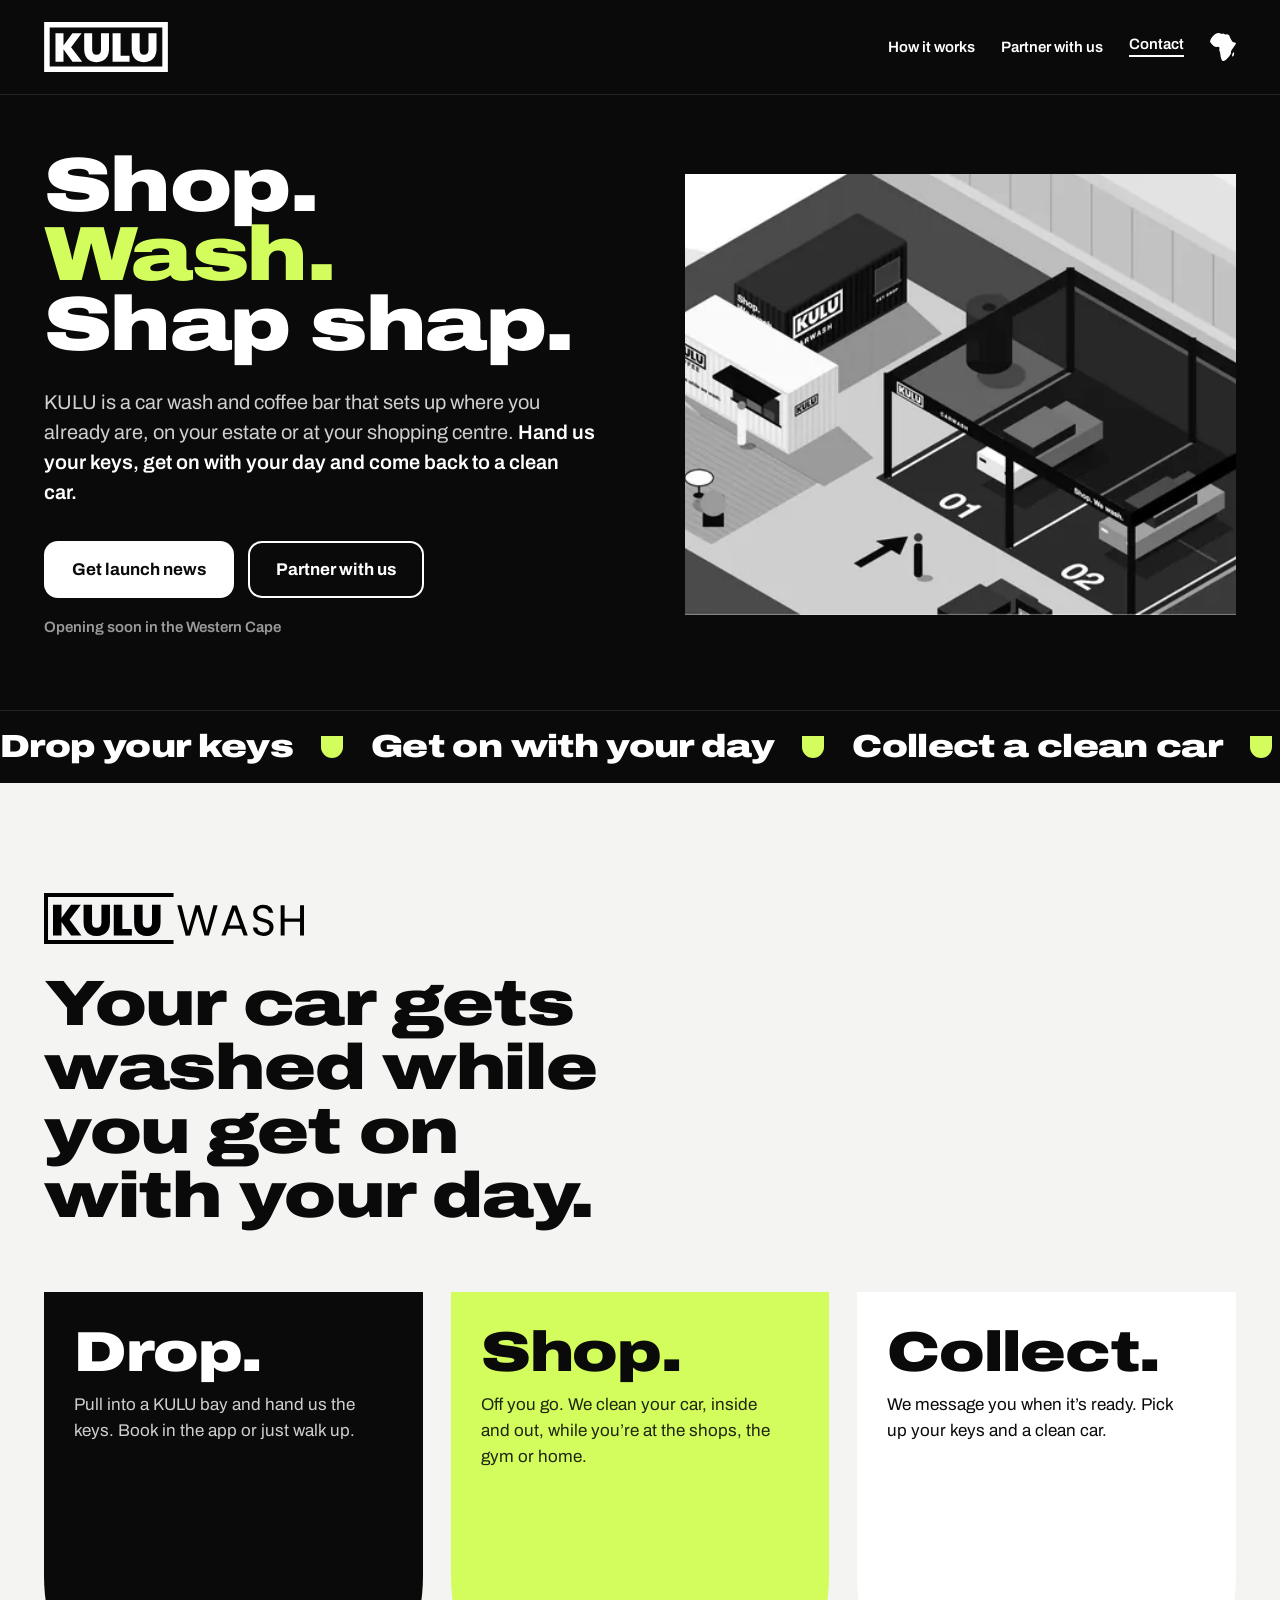
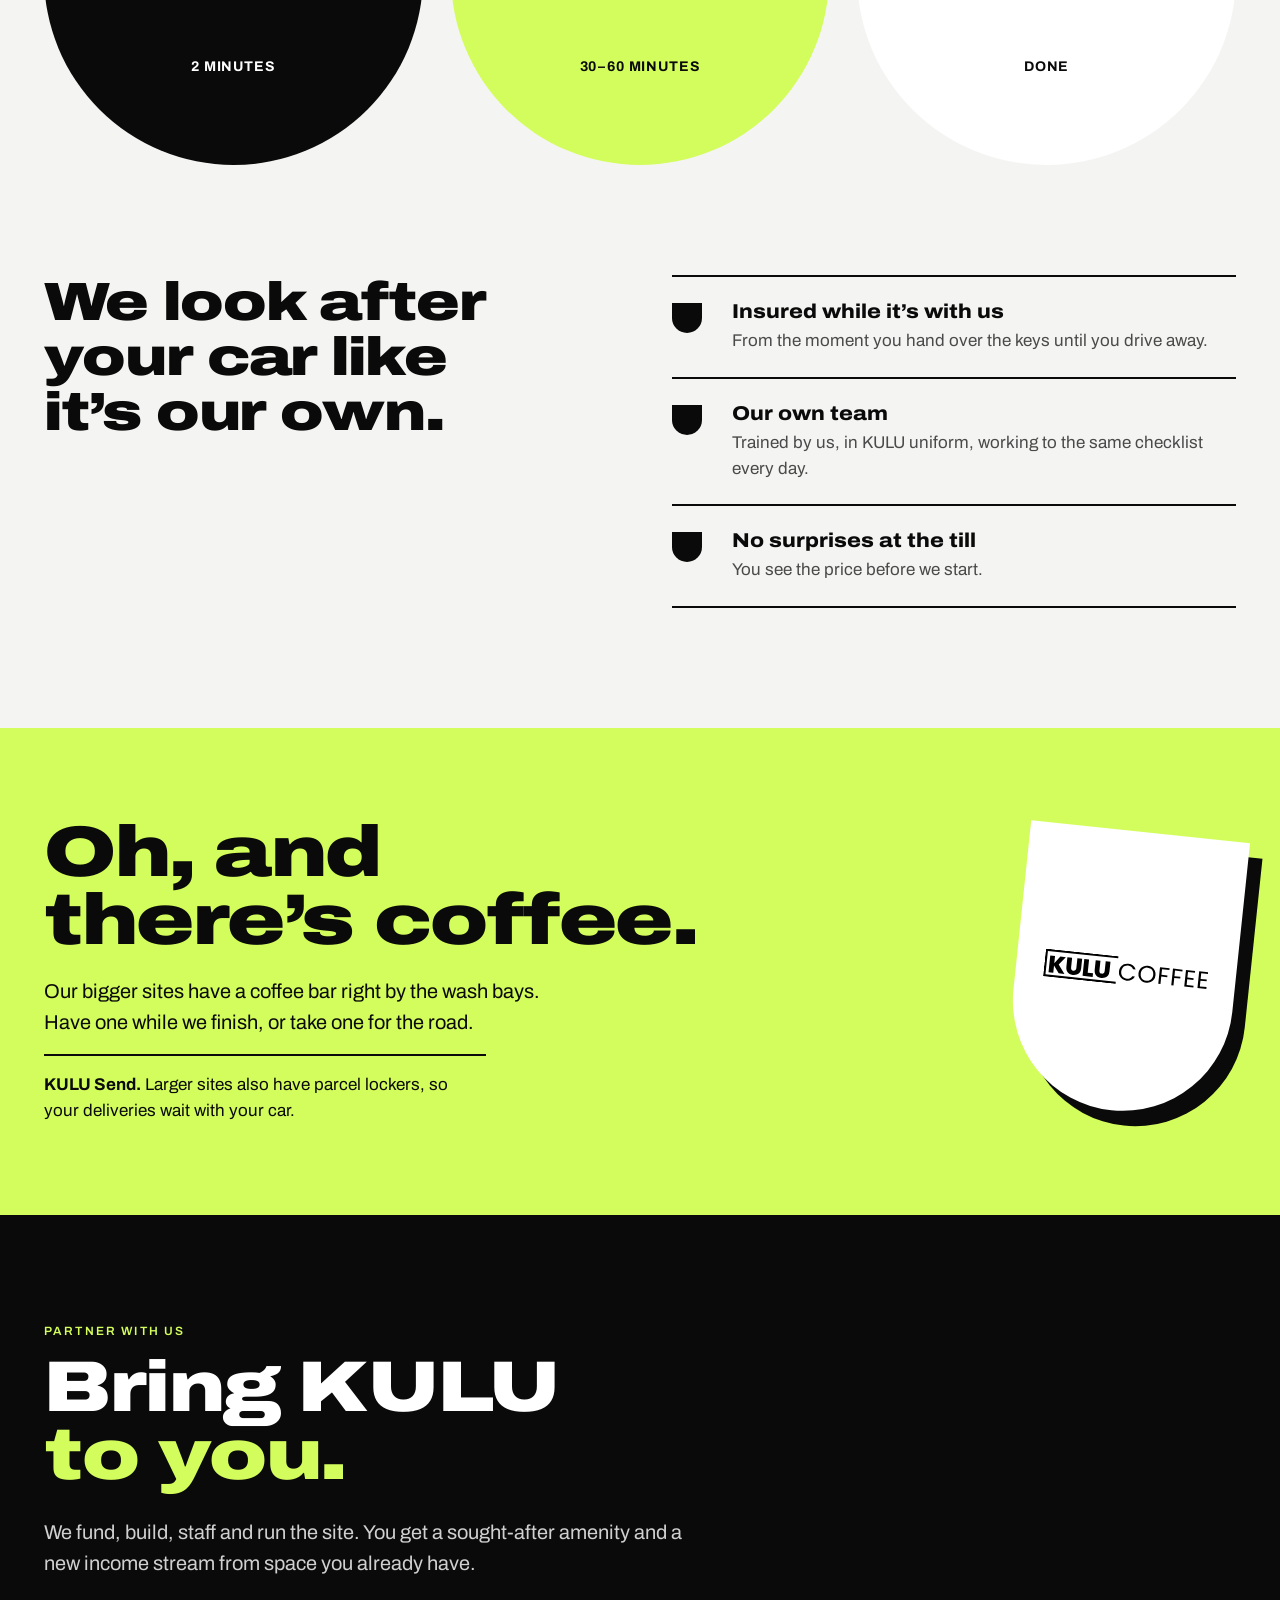
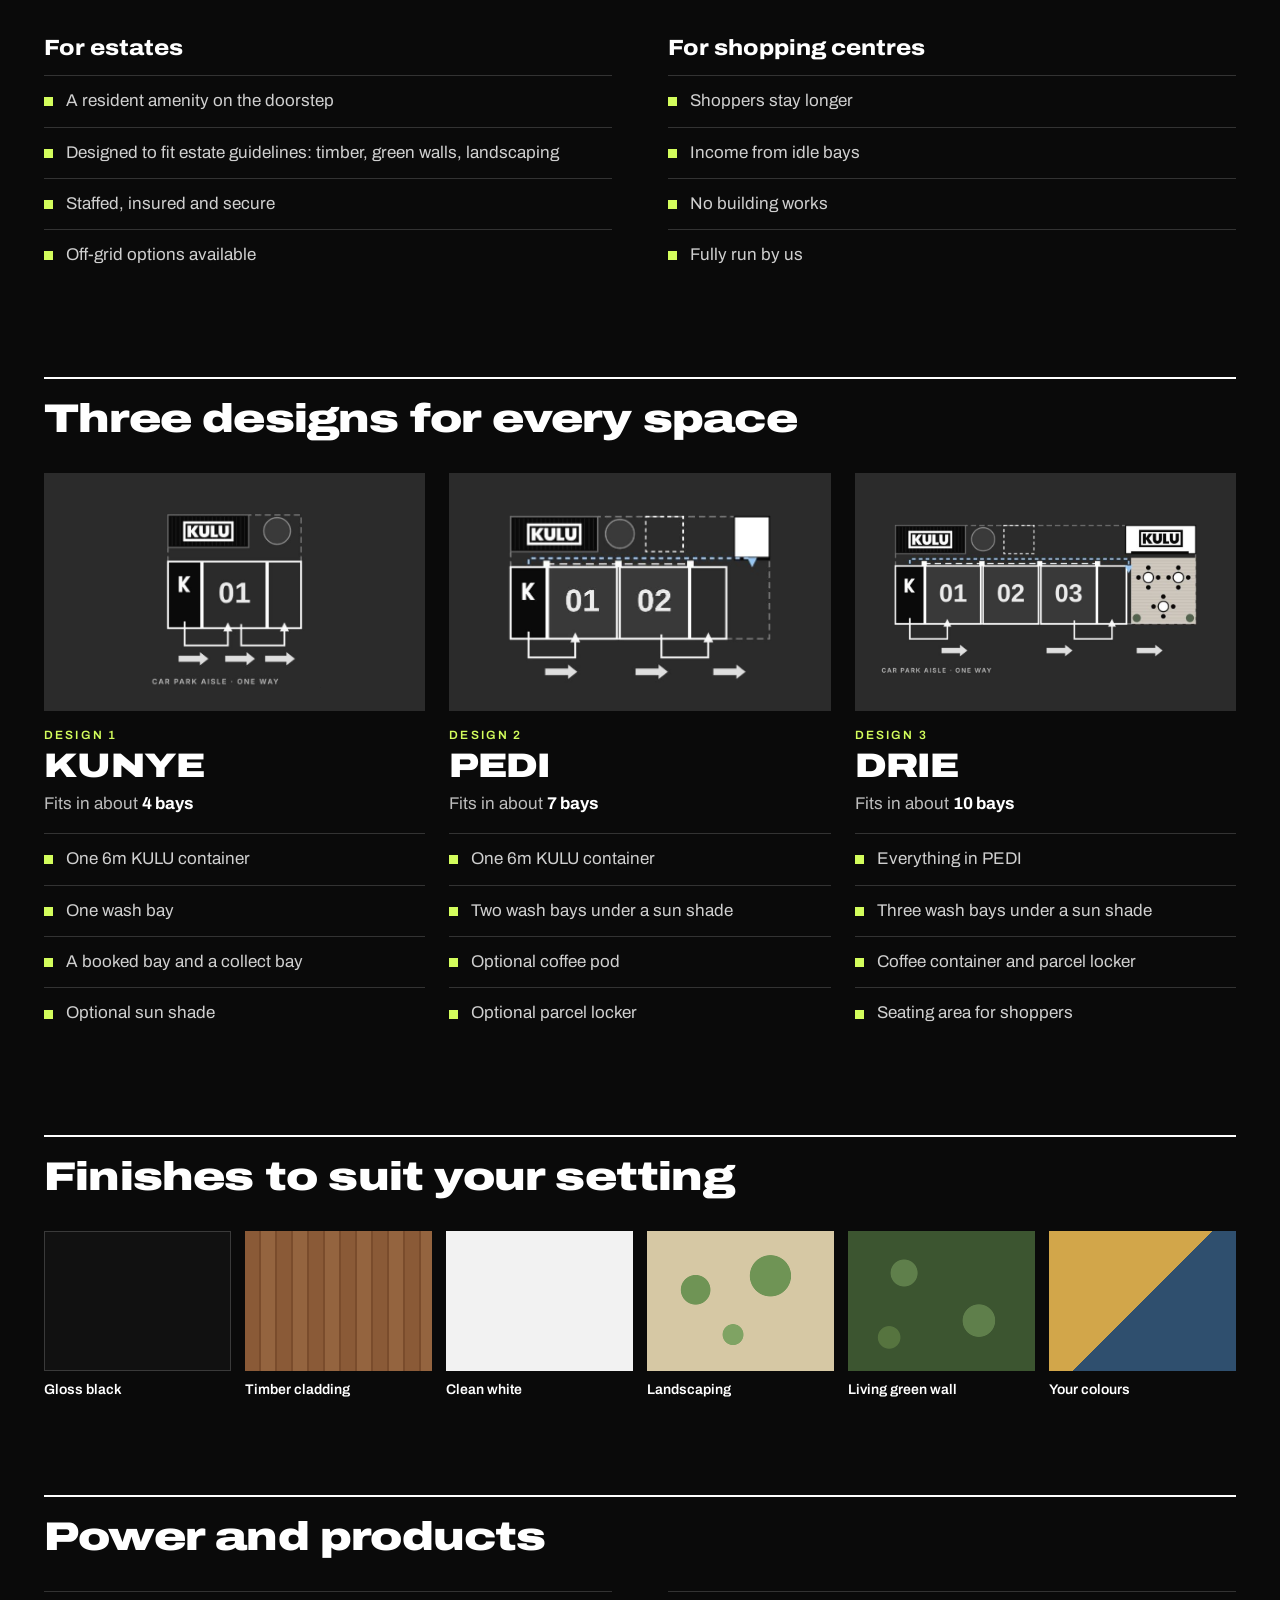
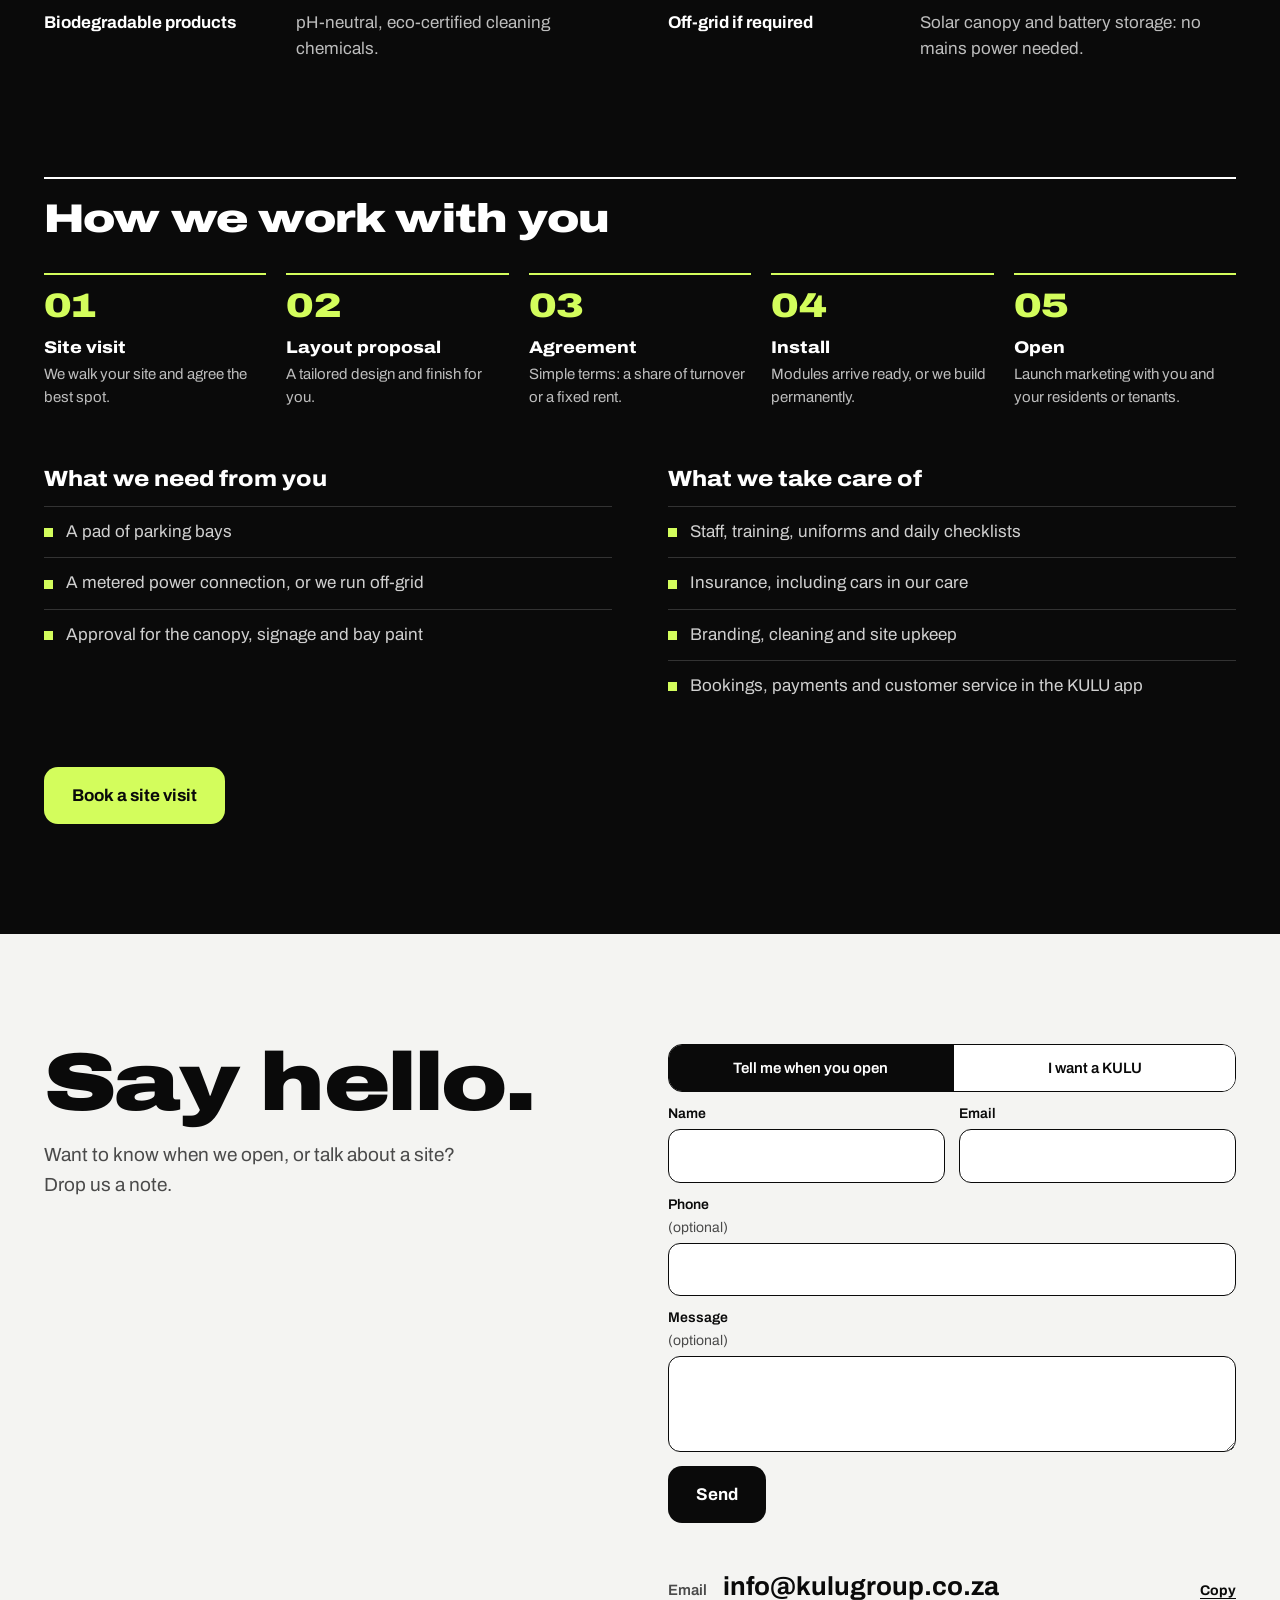
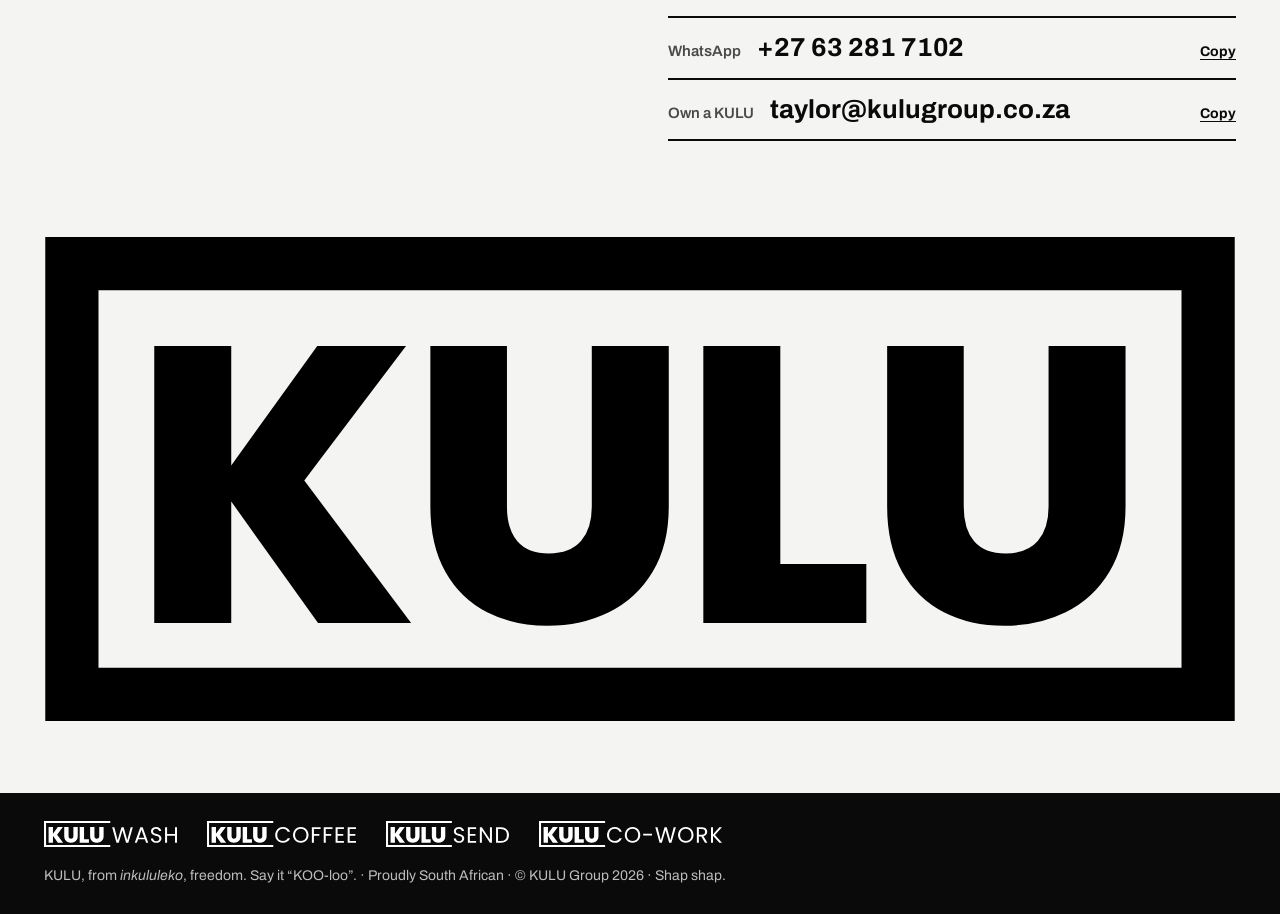
==== ownerkulu/index.html @ 345fb04f "Make the new customer site the homepage; move the old site to /ownerkulu - Homepage: remove water co" ====
<!doctype html>
<html lang="en-ZA">
<head>
<meta charset="utf-8">
<meta name="viewport" content="width=device-width, initial-scale=1, viewport-fit=cover">
<title>Own a KULU · Bring KULU to you · Shap shap</title>
<meta name="description" content="Bring KULU to your shopping centre, estate, restaurant or site. We fund, build, staff and run a modular car wash and coffee bar. You earn a share of turnover or a fixed rent.">
<link rel="canonical" href="https://kulugroup.co.za/ownerkulu/">
<meta name="theme-color" content="#000000">

<meta property="og:type" content="website">
<meta property="og:site_name" content="KULU">
<meta property="og:locale" content="en_ZA">
<meta property="og:url" content="https://kulugroup.co.za/ownerkulu/">
<meta property="og:title" content="Own a KULU · Bring KULU to you">
<meta property="og:description" content="A car wash and coffee bar that sets up on your estate or at your shopping centre. Hand us your keys, get on with your day and come back to a clean car. Opening soon in the Western Cape.">
<meta property="og:image" content="https://kulugroup.co.za/assets/images/og-image.png">
<meta property="og:image:width" content="1200">
<meta property="og:image:height" content="630">
<meta property="og:image:alt" content="The KULU logo on black with the line: Shop. Wash. Shap shap.">
<meta name="twitter:card" content="summary_large_image">
<meta name="twitter:title" content="Own a KULU · Bring KULU to you">
<meta name="twitter:description" content="A car wash and coffee bar that sets up on your estate or at your shopping centre. Opening soon in the Western Cape.">
<meta name="twitter:image" content="https://kulugroup.co.za/assets/images/og-image.png">
<meta name="twitter:image:alt" content="The KULU logo on black with the line: Shop. Wash. Shap shap.">

<link rel="icon" href="/favicon.svg" type="image/svg+xml">
<link rel="icon" href="/favicon-32.png" type="image/png" sizes="32x32">
<link rel="apple-touch-icon" href="/apple-touch-icon.png">

<link rel="preconnect" href="https://fonts.googleapis.com">
<link rel="preconnect" href="https://fonts.gstatic.com" crossorigin>
<link rel="stylesheet" href="https://fonts.googleapis.com/css2?family=Archivo:wdth,wght@100..125,400..900&display=swap">
<link rel="stylesheet" href="/css/styles.css">
<link rel="stylesheet" href="/css/owner.css">
<script src="/js/main.js" defer></script>
</head>
<body>

<a class="skip" href="#main">Skip to content</a>
<nav aria-label="Main"><div class="in"><a class="home" href="/"><img class="logo" src="/assets/logos/kulu-logo-white.svg" alt="KULU home" width="606" height="246"></a><div class="links"><a href="#how">How it works</a><a href="#partner">Partner with us</a><a class="hello" href="#hello">Contact</a><img class="africa" src="/assets/logos/africa-white.svg" alt="Proudly African" width="93" height="100"><button class="menu-btn" type="button" aria-expanded="false" aria-controls="mnav"><span class="vh">Menu</span><svg viewBox="0 0 24 24" aria-hidden="true"><path class="l1" d="M3 7H21"/><path class="l2" d="M3 17H21"/></svg></button></div></div><div class="mnav" id="mnav" hidden><div class="in"><a href="#how">How it works</a><a href="#partner">Partner with us</a></div></div></nav>

<main>

<header class="hero" id="main">
  <div class="in">
    <div>
      <h1>Shop.<br><em>Wash.</em><br>Shap shap.</h1>
      <p>KULU is a car wash and coffee bar that sets up where you already are, on your estate or at your shopping centre. <b>Hand us your keys, get on with your day and come back to a clean car.</b></p>
      <div class="go"><a class="btn" href="#hello">Get launch news</a><a class="btn ghost" href="#partner">Partner with us</a></div><p class="soon">Opening soon in the Western Cape</p>
    </div>
    <figure class="isoh"><picture><source type="image/webp" srcset="/assets/images/site-illustration-900.webp 900w, /assets/images/site-illustration-1800.webp 1800w" sizes="(max-width: 900px) 100vw, 50vw"><img src="/assets/images/site-illustration.jpg" srcset="/assets/images/site-illustration-900.jpg 900w, /assets/images/site-illustration.jpg 1800w" sizes="(max-width: 900px) 100vw, 50vw" width="1800" height="721" fetchpriority="high" alt="Illustration of a KULU site: a white coffee container with seating, a black KULU carwash container and two numbered wash bays under a black canopy."></picture></figure>
  </div>
</header>

<div class="ticker" aria-hidden="true"><div class="track"><div><span>Drop your keys</span><i><svg viewBox="0 0 20 20" aria-hidden="true"><path d="M0 0H20V10A10 10 0 0 1 0 10Z" fill="currentColor"/></svg></i><span>Get on with your day</span><i><svg viewBox="0 0 20 20" aria-hidden="true"><path d="M0 0H20V10A10 10 0 0 1 0 10Z" fill="currentColor"/></svg></i><span>Collect a clean car</span><i><svg viewBox="0 0 20 20" aria-hidden="true"><path d="M0 0H20V10A10 10 0 0 1 0 10Z" fill="currentColor"/></svg></i><span>Coffee while you wait</span><i><svg viewBox="0 0 20 20" aria-hidden="true"><path d="M0 0H20V10A10 10 0 0 1 0 10Z" fill="currentColor"/></svg></i></div><div><span>Drop your keys</span><i><svg viewBox="0 0 20 20" aria-hidden="true"><path d="M0 0H20V10A10 10 0 0 1 0 10Z" fill="currentColor"/></svg></i><span>Get on with your day</span><i><svg viewBox="0 0 20 20" aria-hidden="true"><path d="M0 0H20V10A10 10 0 0 1 0 10Z" fill="currentColor"/></svg></i><span>Collect a clean car</span><i><svg viewBox="0 0 20 20" aria-hidden="true"><path d="M0 0H20V10A10 10 0 0 1 0 10Z" fill="currentColor"/></svg></i><span>Coffee while you wait</span><i><svg viewBox="0 0 20 20" aria-hidden="true"><path d="M0 0H20V10A10 10 0 0 1 0 10Z" fill="currentColor"/></svg></i></div></div></div>

<section class="deal" id="how">
  <div class="in">
    <img class="sub" src="/assets/logos/kulu-wash-black.svg" alt="KULU Wash" width="1196" height="234">
    <h2>Your car gets washed while you get on with your day.</h2>
    <div class="us">
      <div class="ut a"><h3>Drop.</h3><p>Pull into a KULU bay and hand us the keys. Book in the app or just walk up.</p><small>2 minutes</small></div>
      <div class="ut b"><h3>Shop.</h3><p>Off you go. We clean your car, inside and out, while you’re at the shops, the gym or home.</p><small>30–60 minutes</small></div>
      <div class="ut c"><h3>Collect.</h3><p>We message you when it’s ready. Pick up your keys and a clean car.</p><small>Done</small></div>
    </div>
  </div>
</section>

<section class="promise">
  <div class="in">
    <h2>We look after your car like it’s our own.</h2>
    <div class="list">
      <div><i><svg viewBox="0 0 20 20" aria-hidden="true"><path d="M0 0H20V10A10 10 0 0 1 0 10Z" fill="currentColor"/></svg></i><div><h3>Insured while it’s with us</h3><p>From the moment you hand over the keys until you drive away.</p></div></div>
      <div><i><svg viewBox="0 0 20 20" aria-hidden="true"><path d="M0 0H20V10A10 10 0 0 1 0 10Z" fill="currentColor"/></svg></i><div><h3>Our own team</h3><p>Trained by us, in KULU uniform, working to the same checklist every day.</p></div></div>
      <div><i><svg viewBox="0 0 20 20" aria-hidden="true"><path d="M0 0H20V10A10 10 0 0 1 0 10Z" fill="currentColor"/></svg></i><div><h3>No surprises at the till</h3><p>You see the price before we start.</p></div></div>
    </div>
  </div>
</section>

<section class="coffee">
  <div class="in">
    <div>
      <h2>Oh, and there’s coffee.</h2>
      <p>Our bigger sites have a coffee bar right by the wash bays. Have one while we finish, or take one for the road.</p><p class="send"><b>KULU Send.</b> Larger sites also have parcel lockers, so your deliveries wait with your car.</p>
    </div>
    <div class="cup" aria-hidden="true"><img class="sub" src="/assets/logos/kulu-coffee-black.svg" alt="" width="1339" height="234"></div>
  </div>
</section>

<section class="partner" id="partner">
  <div class="in">
    <p class="k">Partner with us</p>
    <h2>Bring KULU <em>to you.</em></h2>
    <p class="pin">We fund, build, staff and run the site. You get a sought-after amenity and a new income stream from space you already have.</p>
    <div class="two">
      <div><h3>For estates</h3><ul class="tk"><li>A resident amenity on the doorstep</li><li>Designed to fit estate guidelines: timber, green walls, landscaping</li><li>Staffed, insured and secure</li><li>Off-grid options available</li></ul></div>
      <div><h3>For shopping centres</h3><ul class="tk"><li>Shoppers stay longer</li><li>Income from idle bays</li><li>No building works</li><li>Fully run by us</li></ul></div>
    </div>
    <h3 class="sub3">Three designs for every space</h3>
    <div class="dzs"><article class="dz"><div class="plan"><img src="/assets/images/plan-kunye.jpg" width="378" height="420" loading="lazy" decoding="async" alt="Layout plan for KUNYE: one KULU container, one wash bay, a booked bay and a collect bay"></div><p class="k">Design 1</p><h3>KUNYE</h3><p class="fit">Fits in about <b>4 bays</b></p><ul class="tk"><li>One 6m KULU container</li><li>One wash bay</li><li>A booked bay and a collect bay</li><li>Optional sun shade</li></ul></article><article class="dz"><div class="plan"><img src="/assets/images/plan-pedi.jpg" width="609" height="389" loading="lazy" decoding="async" alt="Layout plan for PEDI: one KULU container and two wash bays under a sun shade, with space for a coffee pod"></div><p class="k">Design 2</p><h3>PEDI</h3><p class="fit">Fits in about <b>7 bays</b></p><ul class="tk"><li>One 6m KULU container</li><li>Two wash bays under a sun shade</li><li>Optional coffee pod</li><li>Optional parcel locker</li></ul></article><article class="dz"><div class="plan"><img src="/assets/images/plan-drie.jpg" width="840" height="420" loading="lazy" decoding="async" alt="Layout plan for DRIE: two KULU containers, three wash bays under a sun shade and a seating area"></div><p class="k">Design 3</p><h3>DRIE</h3><p class="fit">Fits in about <b>10 bays</b></p><ul class="tk"><li>Everything in PEDI</li><li>Three wash bays under a sun shade</li><li>Coffee container and parcel locker</li><li>Seating area for shoppers</li></ul></article></div>
    <h3 class="sub3">Finishes to suit your setting</h3>
    <div class="sw">
      <figure><div class="chip c-black"></div><figcaption>Gloss black</figcaption></figure>
      <figure><div class="chip c-timber"></div><figcaption>Timber cladding</figcaption></figure>
      <figure><div class="chip c-white"></div><figcaption>Clean white</figcaption></figure>
      <figure><div class="chip c-land"></div><figcaption>Landscaping</figcaption></figure>
      <figure><div class="chip c-green"></div><figcaption>Living green wall</figcaption></figure>
      <figure><div class="chip c-yours"></div><figcaption>Your colours</figcaption></figure>
    </div>
    <h3 class="sub3">Power and products</h3>
    <div class="env">
      <div><b>Biodegradable products</b><span>pH-neutral, eco-certified cleaning chemicals.</span></div>
      <div><b>Off-grid if required</b><span>Solar canopy and battery storage: no mains power needed.</span></div>
    </div>
    <h3 class="sub3">How we work with you</h3>
    <ol class="five">
      <li><b>01</b><h4>Site visit</h4><p>We walk your site and agree the best spot.</p></li>
      <li><b>02</b><h4>Layout proposal</h4><p>A tailored design and finish for you.</p></li>
      <li><b>03</b><h4>Agreement</h4><p>Simple terms: a share of turnover or a fixed rent.</p></li>
      <li><b>04</b><h4>Install</h4><p>Modules arrive ready, or we build permanently.</p></li>
      <li><b>05</b><h4>Open</h4><p>Launch marketing with you and your residents or tenants.</p></li>
    </ol>
    <div class="two">
      <div><h3>What we need from you</h3><ul class="tk"><li>A pad of parking bays</li><li>A metered power connection, or we run off-grid</li><li>Approval for the canopy, signage and bay paint</li></ul></div>
      <div><h3>What we take care of</h3><ul class="tk"><li>Staff, training, uniforms and daily checklists</li><li>Insurance, including cars in our care</li><li>Branding, cleaning and site upkeep</li><li>Bookings, payments and customer service in the KULU app</li></ul></div>
    </div>
    <a class="btn light" href="#hello" data-partner>Book a site visit</a>
  </div>
</section>

<section class="contact" id="hello">
  <div class="in">
    <div><h2>Say hello.</h2><p class="lede-c">Want to know when we open, or talk about a site? Drop us a note.</p></div>
    <div>
      <form class="form" id="f" method="POST" novalidate>
        <div class="seg" role="radiogroup" aria-label="What brings you here">
          <input type="radio" name="enquiry_type" id="t-news" value="Tell me when you open" checked><label for="t-news">Tell me when you open</label>
          <input type="radio" name="enquiry_type" id="t-partner" value="I want a KULU"><label for="t-partner">I want a KULU</label>
        </div>
        <div class="row2"><label for="f-name">Name<input id="f-name" name="name" autocomplete="name" required></label><label for="f-email">Email<input id="f-email" name="email" type="email" autocomplete="email" required></label></div>
        <label for="f-site" id="site-wrap" hidden>Business or site name<input id="f-site" name="site" autocomplete="organization"></label>
        <label for="f-phone">Phone <span class="opt">(optional)</span><input id="f-phone" name="phone" type="tel" autocomplete="tel"></label>
        <label for="f-msg">Message <span class="opt">(optional)</span><textarea id="f-msg" name="message"></textarea></label>
        <input class="gotcha" type="text" name="_gotcha" tabindex="-1" autocomplete="off">
        <button class="btn" type="submit">Send</button>
        <div aria-live="polite"><p class="msg" id="f-ok" hidden>Thanks. We’ll be in touch soon. Shap shap.</p><p class="msg" id="f-err" hidden>Sorry, that didn’t send. Please try again, or email us at <a data-config="EMAIL" href="mailto:info@kulugroup.co.za">info@kulugroup.co.za</a>.</p></div>
      </form>
    <div class="lines">
      <div class="line"><span>Email</span><strong><a id="c-email" data-config="EMAIL" href="mailto:info@kulugroup.co.za">info@kulugroup.co.za</a></strong><button type="button" data-copy="c-email" aria-label="Copy email address">Copy</button></div>
      <div class="line"><span>WhatsApp</span><strong><a id="c-phone" data-config="WHATSAPP" href="https://wa.me/27632817102">+27 63 281 7102</a></strong><button type="button" data-copy="c-phone" aria-label="Copy WhatsApp number">Copy</button></div>
      <div class="line"><span>Own a KULU</span><strong><a id="c-centre" data-config="PARTNER_EMAIL" href="mailto:taylor@kulugroup.co.za">taylor@kulugroup.co.za</a></strong><button type="button" data-copy="c-centre" aria-label="Copy Own a KULU email">Copy</button></div>
    </div></div>
  </div>
  <div class="in big"><img class="logo" src="/assets/logos/kulu-logo-black.svg" alt="KULU" width="606" height="246"></div>
</section>
</main>
<footer class="fine"><div class="in"><div class="subs"><img class="sub" src="/assets/logos/kulu-wash-white.svg" alt="KULU Wash" width="1196" height="234"> <img class="sub" src="/assets/logos/kulu-coffee-white.svg" alt="KULU Coffee" width="1339" height="234"> <img class="sub" src="/assets/logos/kulu-send-white.svg" alt="KULU Send" width="1112" height="234"> <img class="sub" src="/assets/logos/kulu-co-work-white.svg" alt="KULU Co-work" width="1649" height="234"></div><span>KULU, from <i>inkululeko</i>, freedom. Say it “KOO-loo”. · Proudly South African · © KULU Group <span id="yr">2026</span> · Shap shap.</span></div></footer>


</body>
</html>
---- css/styles.css ----
/* Poster site, boxed-logo identity. Committed single look: warm ceiling-white ground, black type, oak U-shapes as the imagery. */
:root{
  --ground:#F4F4F2;--ink:#000;--oak:#3B3D40;--plank:#D9D9D6;--white:#fff;--soft:#4a4a4a;
  --display:"Poppins","Arial Black",Arial,sans-serif;
  --body:"Poppins","Helvetica Neue",Arial,sans-serif;
  color-scheme:light;
}
*{box-sizing:border-box}
html{scroll-behavior:smooth}
body{margin:0;background:var(--ground);color:var(--ink);font:400 17px/1.55 var(--body);-webkit-font-smoothing:antialiased;overflow-x:hidden}
.in{max-width:1240px;margin:0 auto;padding-left:max(24px,env(safe-area-inset-left,0px));padding-right:max(24px,env(safe-area-inset-right,0px))}
@media (max-width:480px){.in{padding-left:max(18px,env(safe-area-inset-left,0px));padding-right:max(18px,env(safe-area-inset-right,0px))}}
h1,h2,h3,p{margin:0}
h1,h2{font-family:var(--display);font-weight:800;letter-spacing:-.035em;text-wrap:balance}
a{color:inherit}
:focus-visible{outline:3px solid var(--ink);outline-offset:3px}
.wm,.logo,.sub{display:block;height:auto}

/* nav */
nav .in{display:flex;align-items:center;justify-content:space-between;gap:16px;padding-block:22px}
nav .logo{width:124px}
.hello{font:700 15px/1 var(--body);text-decoration:none;border-bottom:2px solid;padding-bottom:3px}
nav{position:sticky;top:env(safe-area-inset-top,0px);z-index:20;background:var(--ground);border-bottom:1px solid rgba(0,0,0,.08)}
body::before{content:"";position:fixed;inset:0 0 auto;height:env(safe-area-inset-top,0px);z-index:21;background:var(--ground)}
.links{display:flex;gap:26px;align-items:center}.links a{font:600 15px/1 var(--body);text-decoration:none}
@media (max-width:640px){.links a:not(.hello){display:none}}

/* hero */
.hero .in{display:grid;grid-template-columns:minmax(0,1.15fr) minmax(0,.85fr);gap:40px;align-items:center;padding-block:36px 72px}
.hero h1{font-size:clamp(62px,10.5vw,156px);line-height:.9}
.hero h1 em{font-style:normal;color:var(--oak)}
.hero p{margin-top:28px;max-width:30em;font-size:20px;line-height:1.5;color:var(--soft)}
.hero p b{color:var(--ink);font-weight:600}
.go{margin-top:34px;display:flex;flex-wrap:wrap;gap:14px;align-items:center}
.btn{display:inline-block;background:var(--ink);color:var(--white);text-decoration:none;font:700 17px/1 var(--body);padding:20px 28px;transition:transform .15s}
.btn:hover{transform:translateY(-2px)}
.soon{font-weight:600;margin-top:18px!important;font-size:15px!important;color:var(--ink)!important}
.btn.ghost{background:transparent;color:var(--ink);box-shadow:inset 0 0 0 2px var(--ink)}
.frame{position:relative;justify-self:center;width:min(100%,440px)}
.u{background:var(--oak);aspect-ratio:4/5;border-radius:0 0 50% 50% / 0 0 40% 40%;display:grid;align-items:end;overflow:hidden}
.u .car{width:112%;margin:0 0 22% -6%;display:block}
.steam circle{animation:puff 4s ease-in-out infinite;transform-box:fill-box;transform-origin:center}
.steam circle:nth-child(2n){animation-delay:-1.3s}.steam circle:nth-child(3n){animation-delay:-2.6s}
@keyframes puff{50%{transform:translateY(-6px) scale(1.06)}}
.sticker{position:absolute;top:-18px;left:-34px;width:136px;height:136px;border-radius:50%;background:var(--ink);color:var(--white);display:grid;place-content:center;text-align:center;transform:rotate(-12deg);font:700 13px/1.15 var(--body);letter-spacing:.04em;text-transform:uppercase;padding:14px}
.sticker big{display:block;font:800 32px/1 var(--display);letter-spacing:-.02em;margin-bottom:4px}

/* ticker */
.ticker{background:var(--ink);color:var(--white);overflow:hidden;padding-block:20px;border-block:0}
.track{display:flex;width:max-content;animation:roll 32s linear infinite}
.track div{display:flex;align-items:center;gap:28px;padding-right:28px;font:700 clamp(22px,2.8vw,32px)/1 var(--display);white-space:nowrap;letter-spacing:-.01em}
.track i{display:block;width:22px;color:var(--plank)}.track i svg{display:block;width:100%}
@keyframes roll{to{transform:translateX(-50%)}}

/* deal */
.deal .in{padding-block:110px 90px}
.deal h2{font-size:clamp(36px,5.4vw,74px);line-height:1;max-width:12em}
.deal .sub,.coffee .sub.lead{width:min(100%,260px);margin-bottom:28px}
.us{margin-top:64px;display:grid;grid-template-columns:repeat(3,minmax(0,1fr));gap:28px}
.ut{border-radius:0 0 50% 50% / 0 0 40% 40%;aspect-ratio:4/5;padding:34px 30px;display:flex;flex-direction:column;gap:12px}
.ut h3{font:800 clamp(38px,4.4vw,60px)/.95 var(--display);letter-spacing:-.03em}
.ut p{font-size:17px;max-width:17em}
.ut.a{background:var(--ink);color:var(--white)}.ut.a p{color:#cfcfcf}
.ut.b{background:var(--oak)}
.ut.c{background:var(--white)}
.ut small{margin-top:auto;align-self:center;font:700 14px/1 var(--body);text-transform:uppercase;letter-spacing:.06em;padding-bottom:18%}

/* promises */
.promise .in{display:grid;grid-template-columns:minmax(0,1fr) minmax(0,1fr);gap:64px;padding-block:20px 120px;align-items:start}
.promise h2{font-size:clamp(32px,4.2vw,56px);line-height:1.02}
.list{display:grid;gap:0}
.list>div{display:grid;grid-template-columns:44px minmax(0,1fr);gap:16px;padding:22px 0;border-top:2px solid var(--ink)}
.list>div:last-child{border-bottom:2px solid var(--ink)}
.list i{display:block;width:30px;color:var(--oak);padding-top:4px}.list i svg{width:100%;display:block}
.list h3{font:700 20px/1.25 var(--body)}
.list p{color:var(--soft);margin-top:4px}

/* coffee */
.coffee{background:var(--plank)}
.coffee .in{display:grid;grid-template-columns:minmax(0,1fr) auto;gap:48px;align-items:center;padding-block:90px}
.coffee h2{font-size:clamp(40px,6.4vw,96px);line-height:.95}
.coffee p{margin-top:22px;font-size:20px;max-width:26em}
.coffee p.send{font-size:17px;margin-top:16px;padding-top:16px;border-top:2px solid var(--ink)}
.cup{width:220px;max-width:100%;aspect-ratio:11/14;background:var(--white);border-radius:0 0 50% 50% / 0 0 39.3% 39.3%;display:grid;place-content:center;justify-items:center;gap:8px;transform:rotate(6deg);box-shadow:14px 14px 0 var(--ink)}
.cup .sub{width:164px}


/* centres */
.centres{background:var(--ink);color:var(--white)}
.centres .in{padding-block:110px}
.centres h2{font-size:clamp(40px,6.4vw,96px);line-height:.95;max-width:11em}
.centres h2 em{font-style:normal;color:var(--plank)}
.cgrid{margin-top:48px;display:grid;grid-template-columns:minmax(0,1.1fr) minmax(0,1fr);gap:56px;align-items:start}
.cgrid p{font-size:20px;color:#d0d0d0;max-width:28em}
.cgrid p+p{margin-top:16px}
.sizes{display:grid;gap:0}
.sizes>div{display:grid;grid-template-columns:68px minmax(0,1fr);gap:18px;align-items:baseline;padding:18px 0;border-top:1px solid #333}
.sizes b{font:800 42px/1 var(--display);color:var(--plank)}
.sizes h3{font:700 19px/1.3 var(--body)}
.sizes span{color:#a9a9a9;font-size:16px}
.btn.light{background:var(--plank);color:var(--ink);margin-top:36px}

/* contact + footer */
.contact .in{padding-block:110px 0;display:grid;grid-template-columns:minmax(0,1fr) minmax(0,1fr);gap:56px;align-items:end}
.contact h2{font-size:clamp(48px,7vw,104px);line-height:.95}
.lede-c{margin-top:18px;font-size:19px;color:var(--soft);max-width:24em}
.lines{display:grid;gap:14px}
.line{display:flex;flex-wrap:wrap;align-items:baseline;justify-content:space-between;gap:8px 16px;padding-bottom:14px;border-bottom:2px solid var(--ink)}
.line span{font-weight:600;color:var(--soft);font-size:15px}
.line strong{flex:1 1 auto;font:700 clamp(19px,2.2vw,26px)/1.2 var(--display);overflow-wrap:anywhere}
.line button{background:none;border:0;padding:0;font:700 14px/1 var(--body);text-decoration:underline;text-underline-offset:3px;cursor:pointer;color:var(--ink)}
.contact .in.big{display:block;margin-top:96px;padding-block:0 72px}
.big .logo{width:100%;color:var(--ink)}
.fine{background:var(--ink);color:#bdbdbd}
.fine .in{display:flex;justify-content:space-between;align-items:center;gap:18px 28px;flex-wrap:wrap;padding-block:28px;font-size:14px}
.subs{display:flex;flex-wrap:wrap;gap:14px 30px;align-items:center}.subs .sub{height:26px;width:auto;color:var(--white)}


/* partner */
.partner{background:var(--ink);color:var(--white)}
.partner .in{padding-block:110px}
.partner .k,.dz .k{font:600 12px/1 var(--body);letter-spacing:.18em;text-transform:uppercase;color:var(--plank)}
.partner h2{margin-top:16px;font-size:clamp(40px,6.4vw,96px);line-height:.95;max-width:11em}
.partner h2 em{font-style:normal;color:var(--plank)}
.pin{margin-top:28px;font-size:20px;color:#d0d0d0;max-width:32em}
.two{margin-top:56px;display:grid;grid-template-columns:minmax(0,1fr) minmax(0,1fr);gap:56px}
.two h3{font:700 22px/1.2 var(--body);margin-bottom:14px}
.tk{list-style:none;padding:0;margin:0;display:grid;gap:0}
.tk li{position:relative;padding:12px 0 12px 22px;border-top:1px solid #333;color:#d0d0d0}
.tk li::before{content:"";position:absolute;left:0;top:1.25em;width:9px;height:9px;background:var(--plank)}
.sub3{margin-top:96px;padding-top:18px;border-top:2px solid var(--white);font:800 clamp(26px,3.2vw,40px)/1.1 var(--display);letter-spacing:-.025em;margin-bottom:32px}
.dzs{display:grid;grid-template-columns:repeat(3,minmax(0,1fr));gap:24px}
.dz{display:grid;gap:8px;align-content:start}
.plan{background:#2b2b2b;aspect-ratio:16/10;display:flex;align-items:center;justify-content:center;padding:6%;margin-bottom:10px}
/* image pinned inside the 6% padding; % max-height on an aspect-ratio box is unreliable in iOS Safari */
.plan{position:relative;overflow:hidden}
.plan img{position:absolute;left:6%;right:6%;top:9.6%;bottom:9.6%;width:88%;height:80.8%;object-fit:contain}
.dz h3{font:800 34px/1 var(--display);letter-spacing:-.02em}
.fit{color:#bdbdbd}.fit b{color:var(--white)}
.dz .tk{margin-top:8px}
.sw{display:grid;grid-template-columns:repeat(6,minmax(0,1fr));gap:14px}
.sw figure{margin:0;display:grid;gap:10px}.sw figcaption{font:600 14px/1.3 var(--body)}
.chip{aspect-ratio:4/3}
.c-black{background:#111;box-shadow:inset 0 0 0 1px #3a3a3a}
.c-timber{background:repeating-linear-gradient(90deg,#8a5a37 0 14px,#7a4c2c 14px 16px,#94643f 16px 30px,#7a4c2c 30px 32px)}
.c-white{background:#f2f2f2}
.c-land{background:radial-gradient(circle at 26% 42%,#6f9455 0 9%,transparent 9.5%),radial-gradient(circle at 66% 32%,#6f9455 0 13%,transparent 13.5%),radial-gradient(circle at 46% 74%,#7fa363 0 7%,transparent 7.5%),#d6c8a4}
.c-green{background:radial-gradient(circle at 30% 30%,#5f7f4b 0 8%,transparent 8.5%),radial-gradient(circle at 70% 64%,#5f7f4b 0 10%,transparent 10.5%),radial-gradient(circle at 22% 76%,#56743f 0 6%,transparent 6.5%),#3c5530}
.c-yours{background:linear-gradient(135deg,#d2a64a 0 50%,#2f4f6e 50% 100%)}
.env{display:grid;grid-template-columns:repeat(2,minmax(0,1fr));gap:0 56px}
.env div{display:grid;grid-template-columns:minmax(0,.85fr) minmax(0,1.15fr);gap:18px;padding:18px 0;border-top:1px solid #333}
.env b{font-weight:700}.env span{color:#bdbdbd}
.five{list-style:none;padding:0;margin:0;display:grid;grid-template-columns:repeat(5,minmax(0,1fr));gap:20px}
.five li{border-top:2px solid var(--plank);padding-top:14px}
.five b{font:800 34px/1 var(--display);color:var(--plank)}
.five h4{margin:12px 0 4px;font:700 17px/1.3 var(--body)}
.five p{color:#bdbdbd;font-size:15px}
.partner .btn.light{margin-top:56px}
/* form */
.contact .in{align-items:start}
.form{display:grid;gap:14px;margin-bottom:34px}
.form label{display:grid;gap:6px;font:600 14px/1.2 var(--body)}
.form input,.form textarea{font:400 17px/1.4 var(--body);padding:14px 14px;border:2px solid var(--ink);background:var(--white);color:var(--ink);border-radius:0;width:100%}
.form textarea{min-height:96px;resize:vertical}
.seg{position:relative;display:grid;grid-template-columns:1fr 1fr;border:2px solid var(--ink)}
.seg input{position:absolute;left:0;top:0;width:1px;height:1px;opacity:0;pointer-events:none}
.seg label{display:block;padding:14px 12px;text-align:center;cursor:pointer;font:600 15px/1.2 var(--body);background:var(--white)}
.seg label+input+label,.seg input+label+input+label{border-left:2px solid var(--ink)}
.seg input:checked+label{background:var(--ink);color:var(--white)}
.seg input:focus-visible+label{outline:3px solid var(--oak);outline-offset:-5px}
.row2{display:grid;grid-template-columns:1fr 1fr;gap:14px}
.form .btn{border:0;cursor:pointer;justify-self:start}
.msg{font-weight:600;padding:14px 16px;background:var(--ink);color:var(--white)}
.preview-note{font-size:13px;color:var(--soft)}
[hidden]{display:none!important}
@media (max-width:900px){.two,.dzs,.env{grid-template-columns:minmax(0,1fr)}.five{grid-template-columns:repeat(2,minmax(0,1fr))}.sw{grid-template-columns:repeat(3,minmax(0,1fr))}.dzs{max-width:520px}}
@media (max-width:480px){.five,.row2{grid-template-columns:minmax(0,1fr)}.sw{grid-template-columns:repeat(2,minmax(0,1fr))}.env div{grid-template-columns:minmax(0,1fr);gap:4px}.partner .in{padding-block:80px}}
@media (max-width:900px){
  .hero .in,.promise .in,.cgrid,.contact .in,.coffee .in{grid-template-columns:minmax(0,1fr)}
  .frame{width:min(86%,380px);margin-top:20px}
  .us{grid-template-columns:minmax(0,1fr);max-width:420px}
  .ut{padding-bottom:40px}
  .coffee .cup{justify-self:start}
}
@media (max-width:480px){
  .sticker{width:108px;height:108px;left:-14px;font-size:12px}.sticker big{font-size:26px}
  .deal .in,.centres .in{padding-block:80px}
  .hero p,.coffee p,.cgrid p{font-size:18px}
}
@media (prefers-reduced-motion:reduce){.track,.steam circle{animation:none}.btn{transition:none}}

/* darker hero, matching the pitch deck */
nav{background:var(--ink)!important;color:var(--white);border-bottom:1px solid #222!important}
body::before{background:var(--ink)!important}
nav .links a{color:var(--white)}
.hero{background:var(--ink);color:var(--white)}
.hero .in{grid-template-columns:minmax(0,1fr) minmax(0,1fr)!important;column-gap:clamp(48px,7vw,104px)!important;padding-block:56px 72px!important}
.hero h1{color:var(--white);font-size:clamp(54px,6.8vw,104px)!important;white-space:nowrap}
.hero h1 em{color:#8f8f8f!important}
.hero p{color:#cfcfcf!important}.hero p b{color:var(--white)!important}
.hero .btn{background:var(--white);color:var(--ink)}
.hero .btn.ghost{background:transparent;color:var(--white);box-shadow:inset 0 0 0 2px var(--white)}
.hero .soon{color:#9a9a9a!important}
.isoh{margin:0;background:#fff;overflow:hidden;aspect-ratio:5/4;max-width:100%}
.isoh img{display:block;width:100%;height:100%;object-fit:cover;object-position:52% 55%}
.isoh picture{display:contents}
.ticker{border-top:1px solid #222}
.coffee{background:#E4E4E1!important}
.ut.b{color:var(--white)}.ut.b p{color:#d6d6d6}
.list i{color:var(--ink)!important}
@media (max-width:900px){.hero .in{grid-template-columns:minmax(0,1fr)!important}.isoh{aspect-ratio:4/3}}

/* accents: wash blue, coffee brown */
:root{--wash:#D5B68B;--coffee:#D5B68B}
.hero h1 em{color:var(--coffee)!important}
.ut.b{background:var(--wash)!important;color:var(--ink)!important}.ut.b p{color:#2a2016!important}
.list i{color:var(--wash)!important}
.track i{color:var(--wash)!important}
.coffee{background:var(--coffee)!important}
.coffee p.send{border-top-color:var(--ink)}
.partner h2 em{color:var(--wash)!important}
.partner .k{color:var(--wash)!important}
.tk li::before{background:var(--wash)!important}
.five li{border-top-color:var(--wash)!important}.five b{color:var(--wash)!important}
.africa{width:26px;height:auto;display:block;color:var(--white)}

/* ===== Production additions (not in the preview) ===== */
.vh{position:absolute!important;width:1px;height:1px;padding:0;margin:-1px;overflow:hidden;clip:rect(0 0 0 0);white-space:nowrap;border:0}
.skip{position:absolute;left:12px;top:-60px;z-index:30;background:var(--white);color:var(--ink);font:700 15px/1 var(--body);padding:12px 16px;text-decoration:none}
.skip:focus{top:12px}
nav :focus-visible,.hero :focus-visible,.ticker :focus-visible,.partner :focus-visible,.fine :focus-visible,.mnav :focus-visible{outline-color:var(--white)}
.opt{font-weight:400;color:var(--soft)}
.gotcha{display:none}
.line strong a{text-decoration:none}
.line strong a:hover{text-decoration:underline;text-decoration-thickness:2px;text-underline-offset:4px}
.msg a{color:inherit}
.form .btn:disabled{opacity:.6;cursor:progress;transform:none}

/* mobile menu: only below 640px, where the preview hides the section links */
nav{position:sticky}
nav>.in{position:relative}
.menu-btn{display:none;align-items:center;justify-content:center;width:40px;height:40px;margin:-8px -8px -8px -10px;padding:0;background:none;border:0;color:var(--white);cursor:pointer}
.menu-btn svg{width:24px;height:24px;stroke:currentColor;stroke-width:2.5;fill:none;overflow:visible}
.menu-btn path{transition:transform .2s;transform-origin:12px 12px}
.menu-btn[aria-expanded="true"] .l1{transform:rotate(45deg) translateY(5px)}
.menu-btn[aria-expanded="true"] .l2{transform:rotate(-45deg) translateY(-5px)}
.mnav{position:absolute;left:0;right:0;top:100%;background:var(--ink);border-bottom:1px solid #222}
.mnav .in{display:grid;justify-content:stretch;align-items:stretch;gap:0;padding-block:4px 16px}
.mnav a{color:var(--white);text-decoration:none;font:700 22px/1.2 var(--body);padding:16px 0;border-top:1px solid #222}
@media (max-width:640px){.menu-btn{display:inline-flex}}
@media (min-width:641px){.mnav{display:none!important}}
@media (prefers-reduced-motion:reduce){html{scroll-behavior:auto}.menu-btn path{transition:none}}

/* 404 page */
.nf{min-height:100vh;min-height:100svh;background:var(--ink);color:var(--white);display:grid;place-content:center;justify-items:center;gap:36px;text-align:center;padding:48px 24px}
.nf .logo{width:min(70vw,320px)}
.nf h1{font-size:clamp(32px,6vw,64px);line-height:1}
.nf .btn{background:var(--white);color:var(--ink)}
.nf :focus-visible{outline-color:var(--white)}
---- css/owner.css ----
/* /ownerkulu: the original site restyled to sit with the new homepage.
   Loaded after styles.css: lime replaces the tan accent, Archivo replaces Poppins. */
:root{
  --wash:#D3FD5C;--coffee:#D3FD5C;--lime:#D3FD5C;
  --ink:#0A0A0A;
  --display:"Archivo","Arial Black",Arial,sans-serif;
  --body:"Archivo","Helvetica Neue",Arial,sans-serif;
}
:focus-visible{outline-color:var(--lime)}
.form :focus-visible,.contact :focus-visible{outline-color:var(--ink)}

/* wide, heavy headings like the app */
h1,h2,.ut h3,.sizes b,.five b,.dz h3,.sub3,.track div{font-stretch:125%;font-weight:900;letter-spacing:-.02em}
.hero h1{font-size:clamp(46px,6vw,92px)!important;white-space:normal}
.deal h2{font-size:clamp(34px,5vw,68px)}
.coffee h2,.partner h2,.centres h2{font-size:clamp(38px,5.6vw,84px)}
.contact h2{font-size:clamp(44px,6.4vw,96px)}
.list h3,.two h3,.five h4,.sizes h3{font-stretch:112%;font-weight:800}

/* nav: logo links home */
nav .home{display:block}

/* rounded buttons, as in the app */
.btn{border-radius:14px}
.btn.light{background:var(--lime)!important;color:var(--ink)!important}

/* lime is too light for small marks on the pale sections: keep those black */
.list i{color:var(--ink)!important}
.ut.b{color:var(--ink)!important}.ut.b p{color:#1f2610!important}
.coffee p.send{border-top-color:var(--ink)}
.cup{box-shadow:14px 14px 0 var(--ink)}

/* form and contact to match the homepage */
.form input,.form textarea{border-radius:12px;border-width:1.5px}
.seg{border-radius:14px;overflow:hidden;border-width:1.5px}
.msg{border-radius:12px}

@media (max-width:480px){.hero h1{font-size:clamp(40px,12.5vw,56px)!important}}
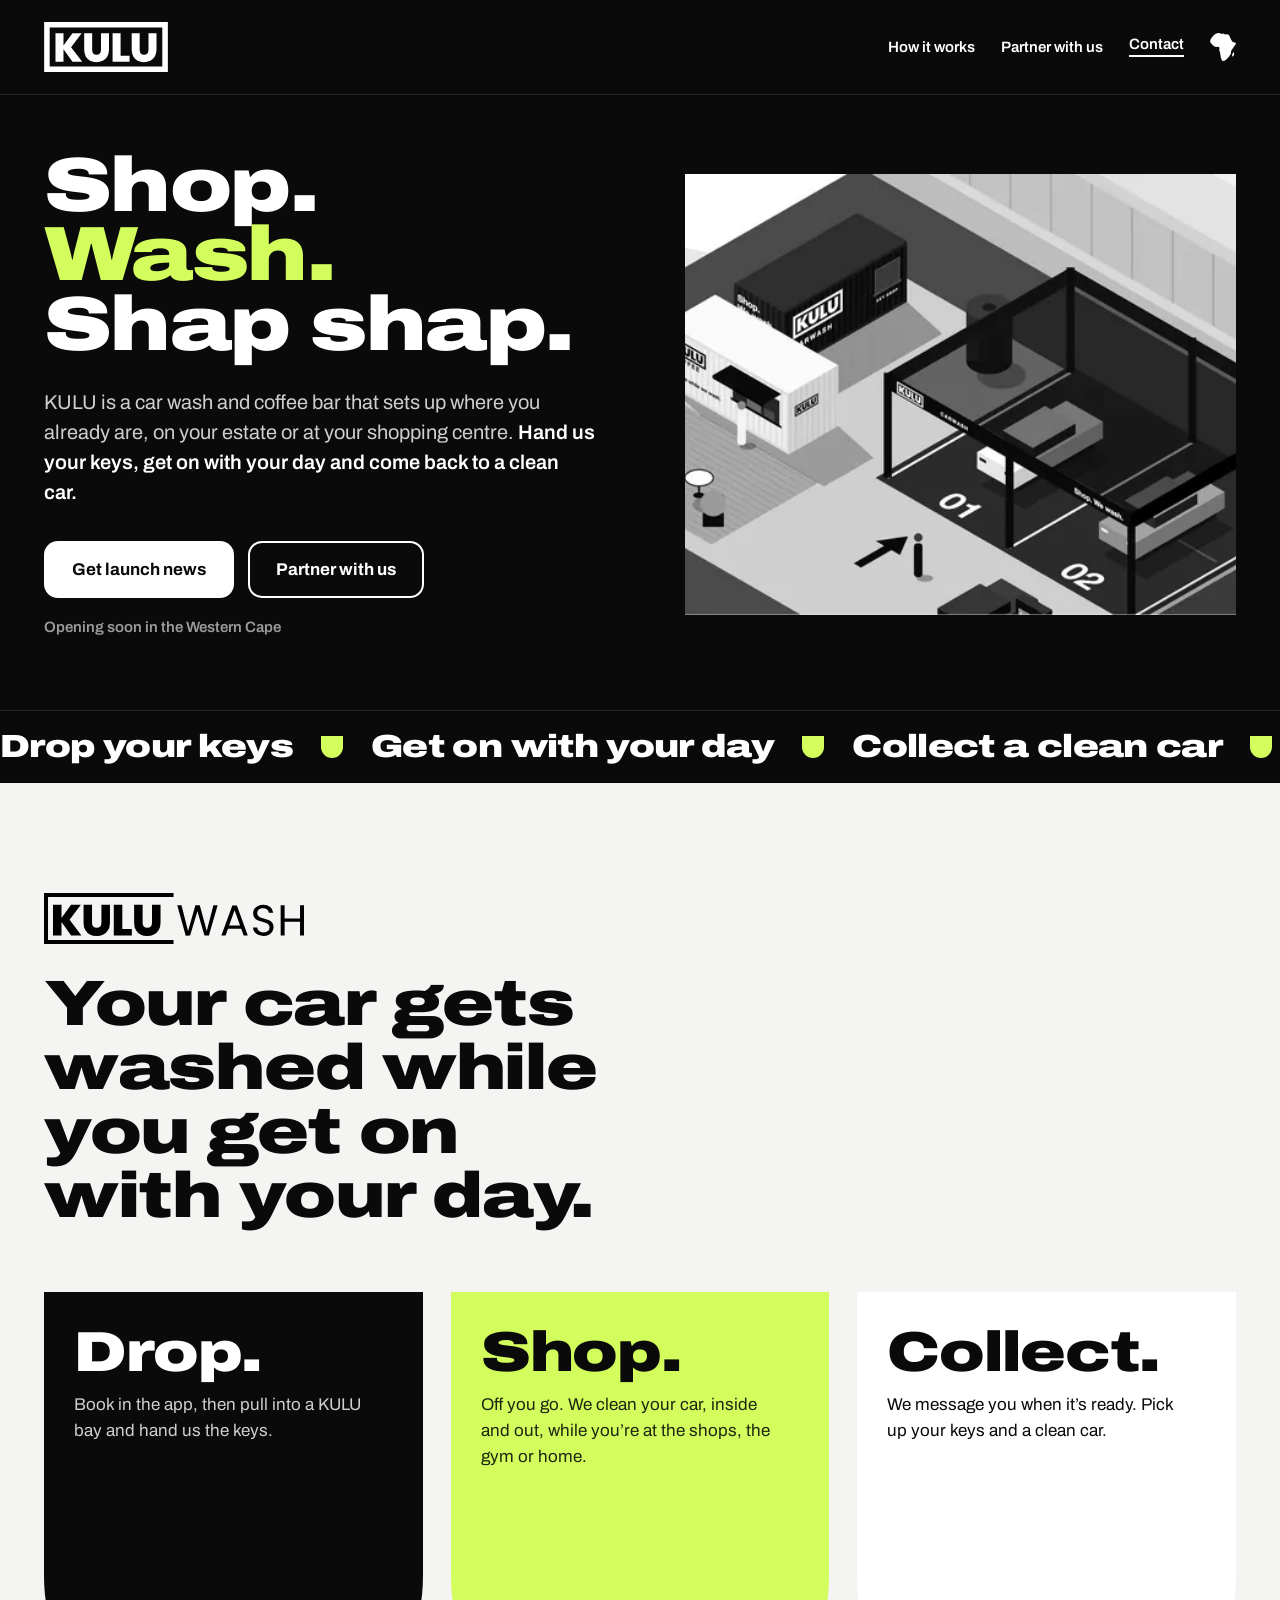
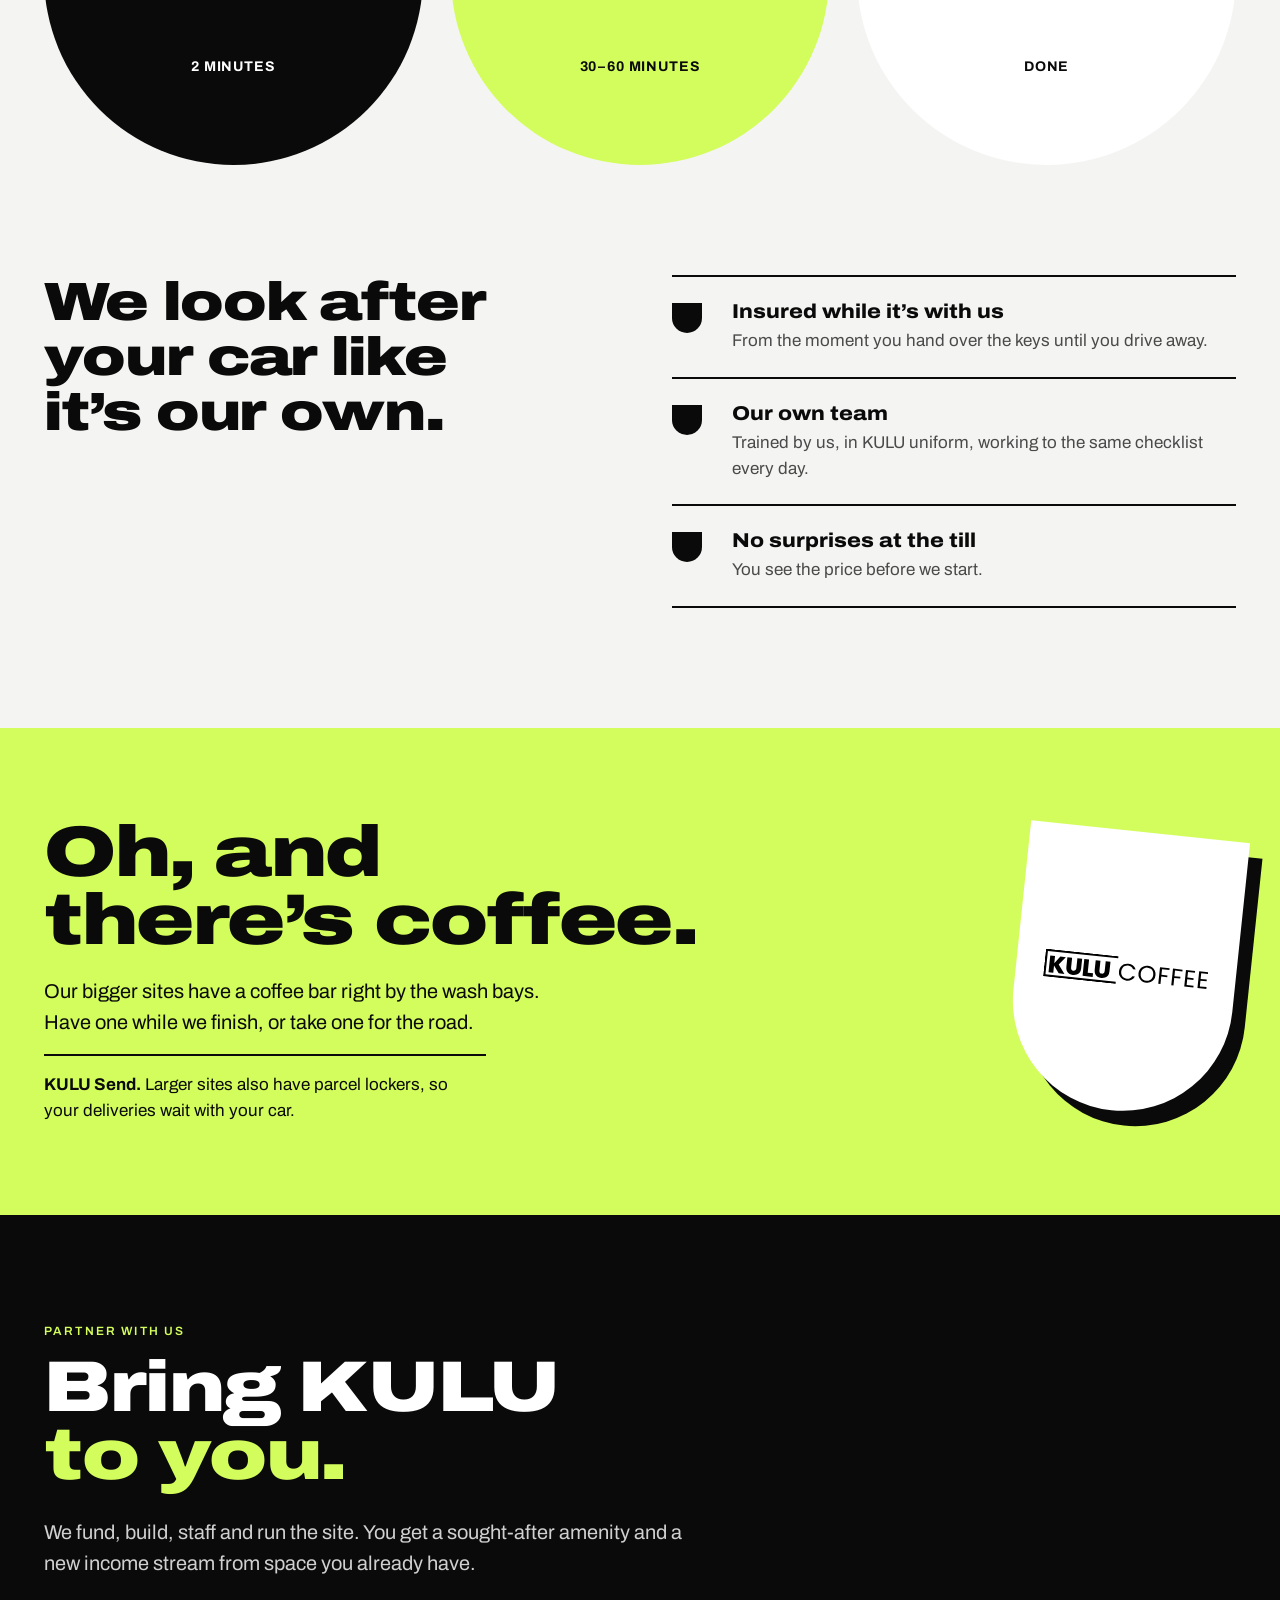
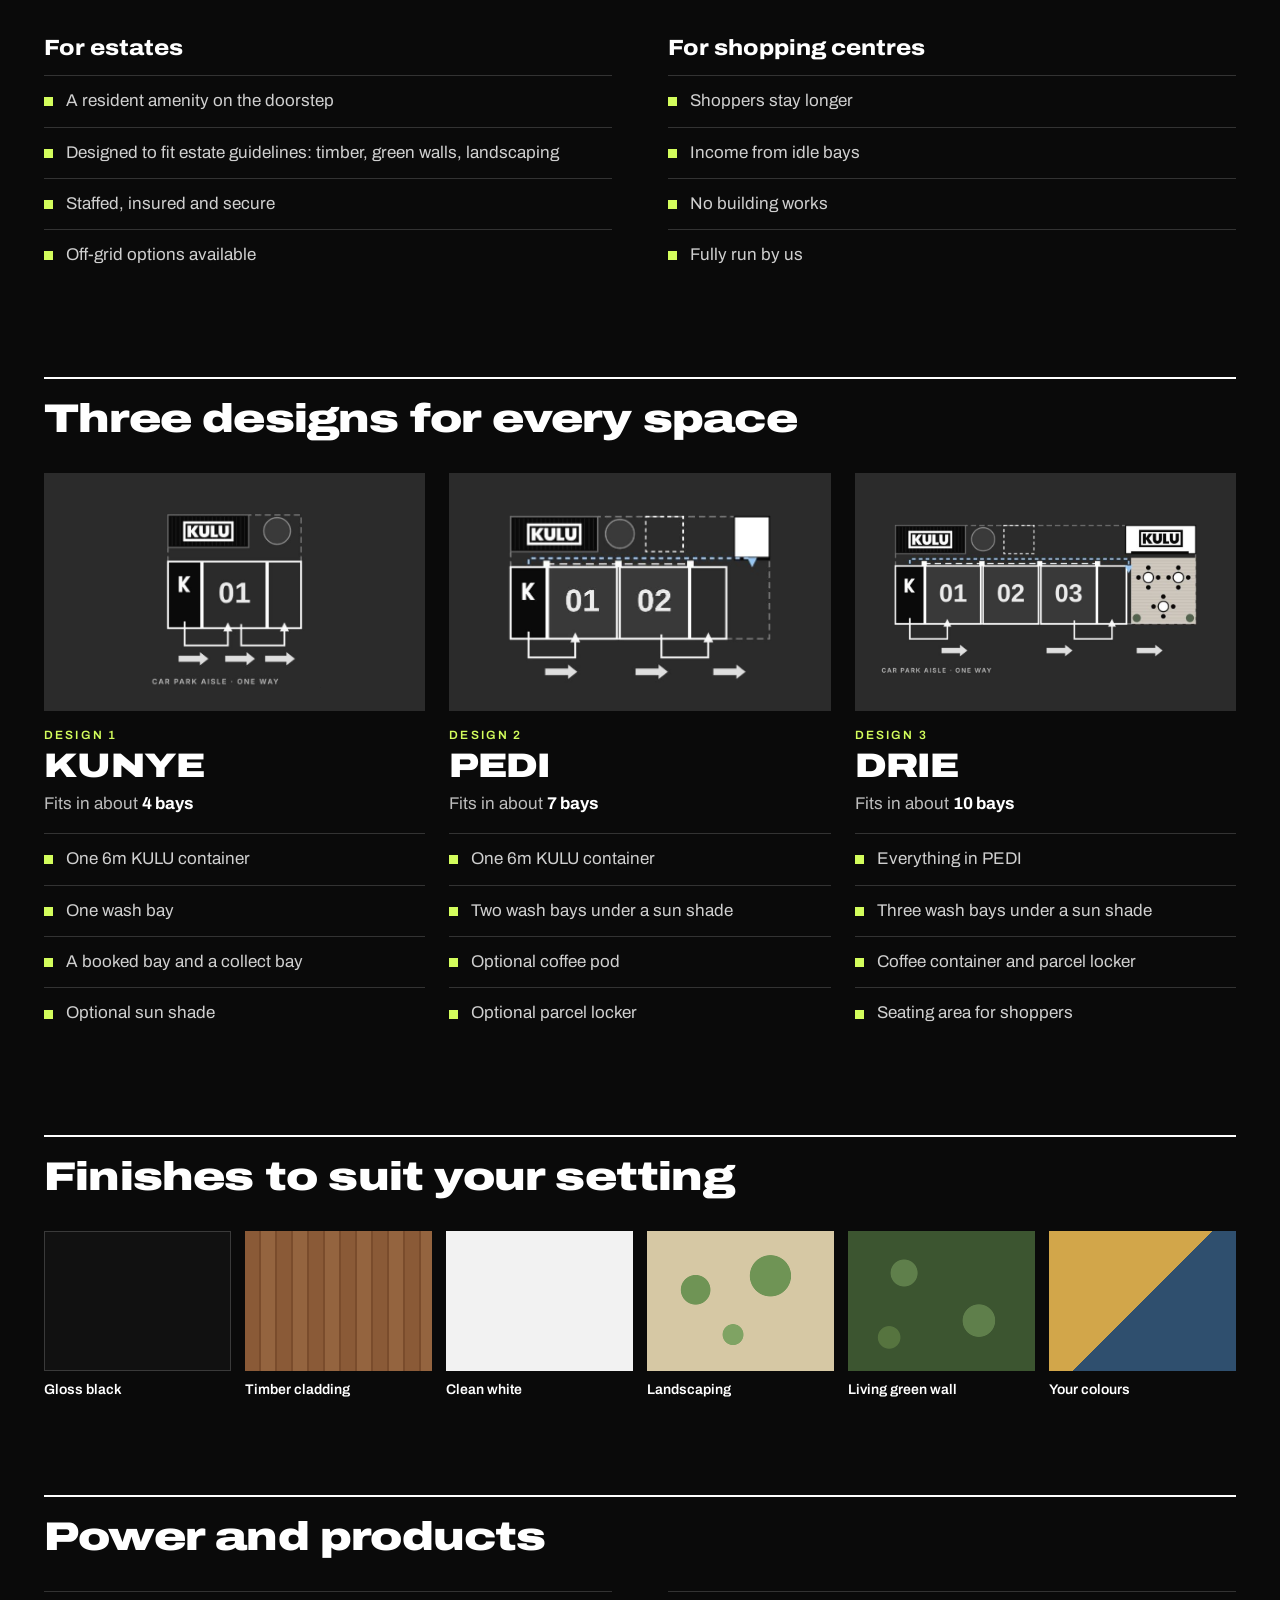
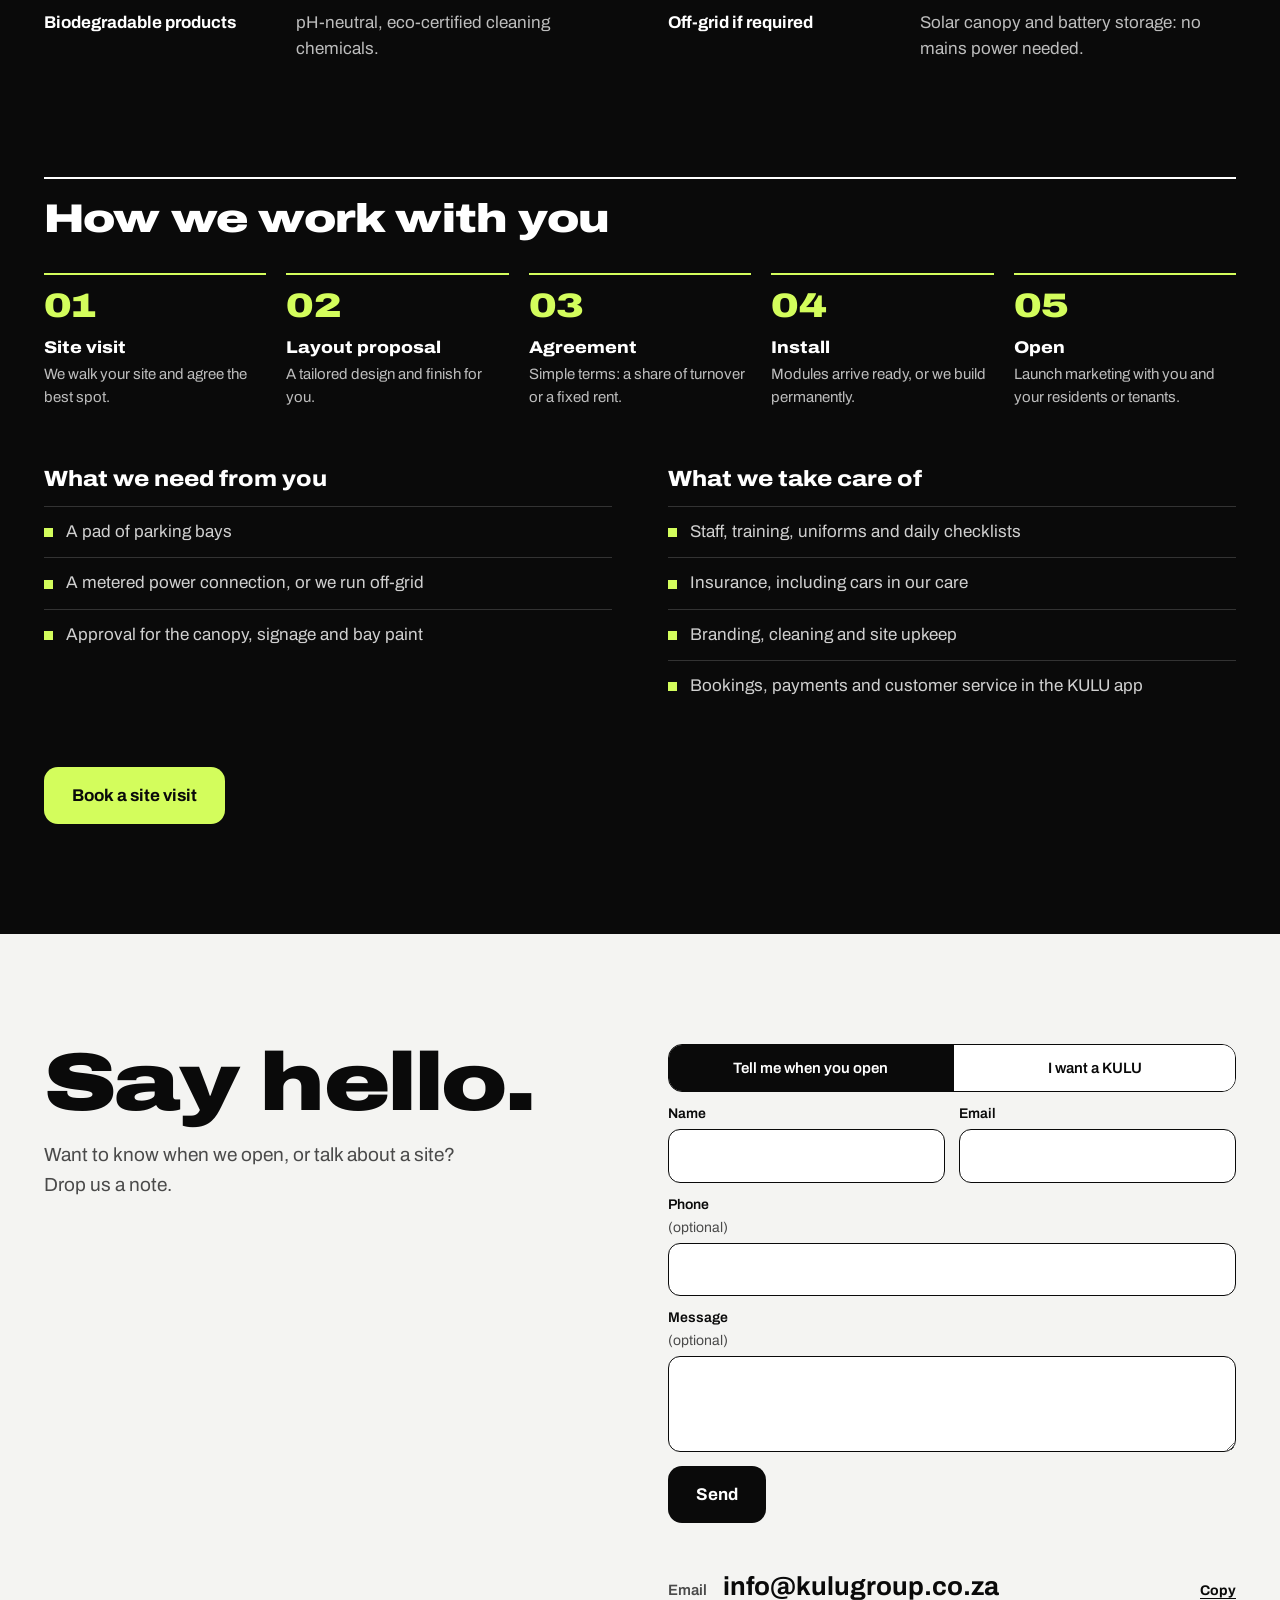
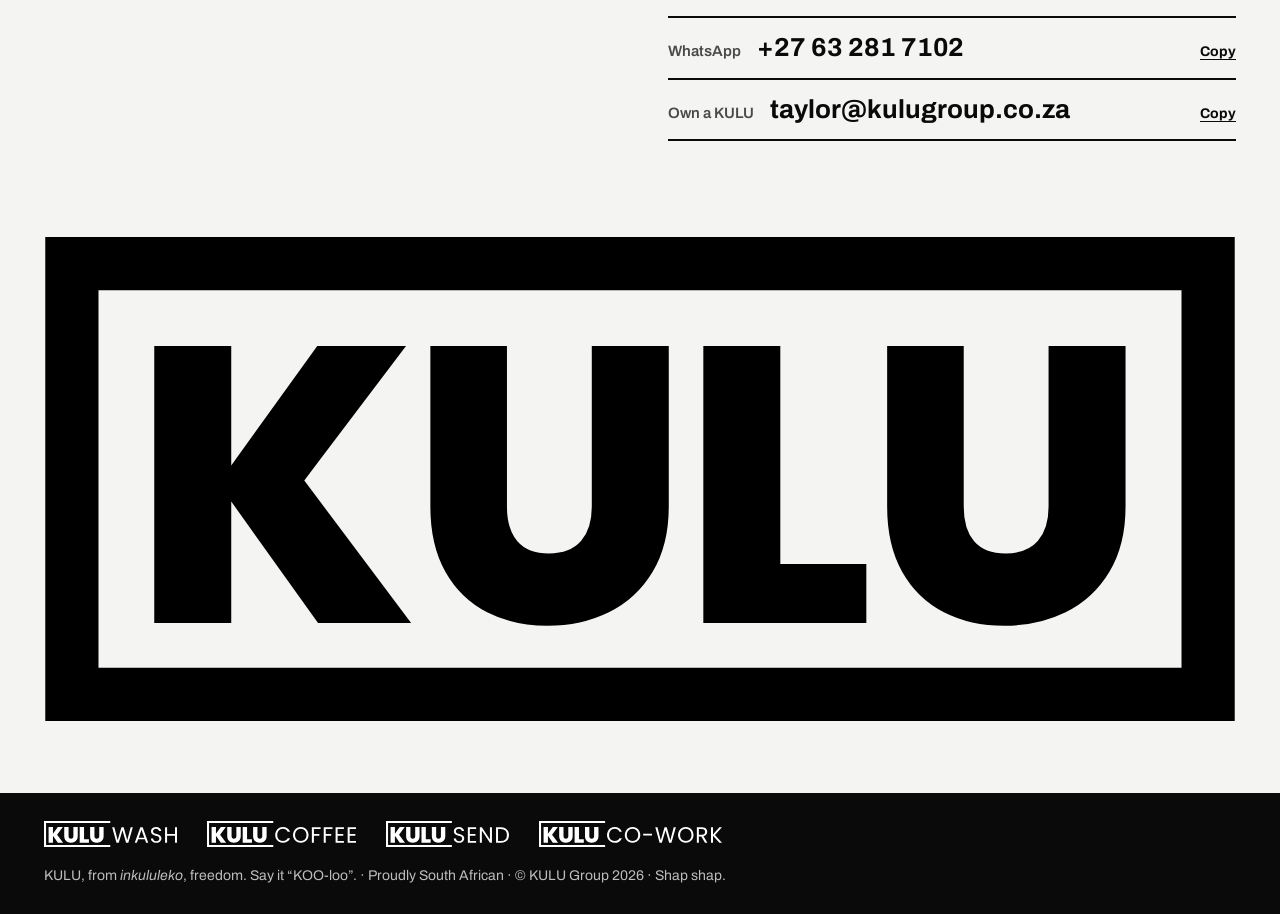
==== commit dd986378: "FitLife is bookings only: same-day booking, no walk-ins, no gym membership needed Co-Authored-By: Cl" ====
--- a/ownerkulu/index.html
+++ b/ownerkulu/index.html
@@ -60,7 +60,7 @@
     <img class="sub" src="/assets/logos/kulu-wash-black.svg" alt="KULU Wash" width="1196" height="234">
     <h2>Your car gets washed while you get on with your day.</h2>
     <div class="us">
-      <div class="ut a"><h3>Drop.</h3><p>Pull into a KULU bay and hand us the keys. Book in the app or just walk up.</p><small>2 minutes</small></div>
+      <div class="ut a"><h3>Drop.</h3><p>Book in the app, then pull into a KULU bay and hand us the keys.</p><small>2 minutes</small></div>
       <div class="ut b"><h3>Shop.</h3><p>Off you go. We clean your car, inside and out, while you’re at the shops, the gym or home.</p><small>30–60 minutes</small></div>
       <div class="ut c"><h3>Collect.</h3><p>We message you when it’s ready. Pick up your keys and a clean car.</p><small>Done</small></div>
     </div>
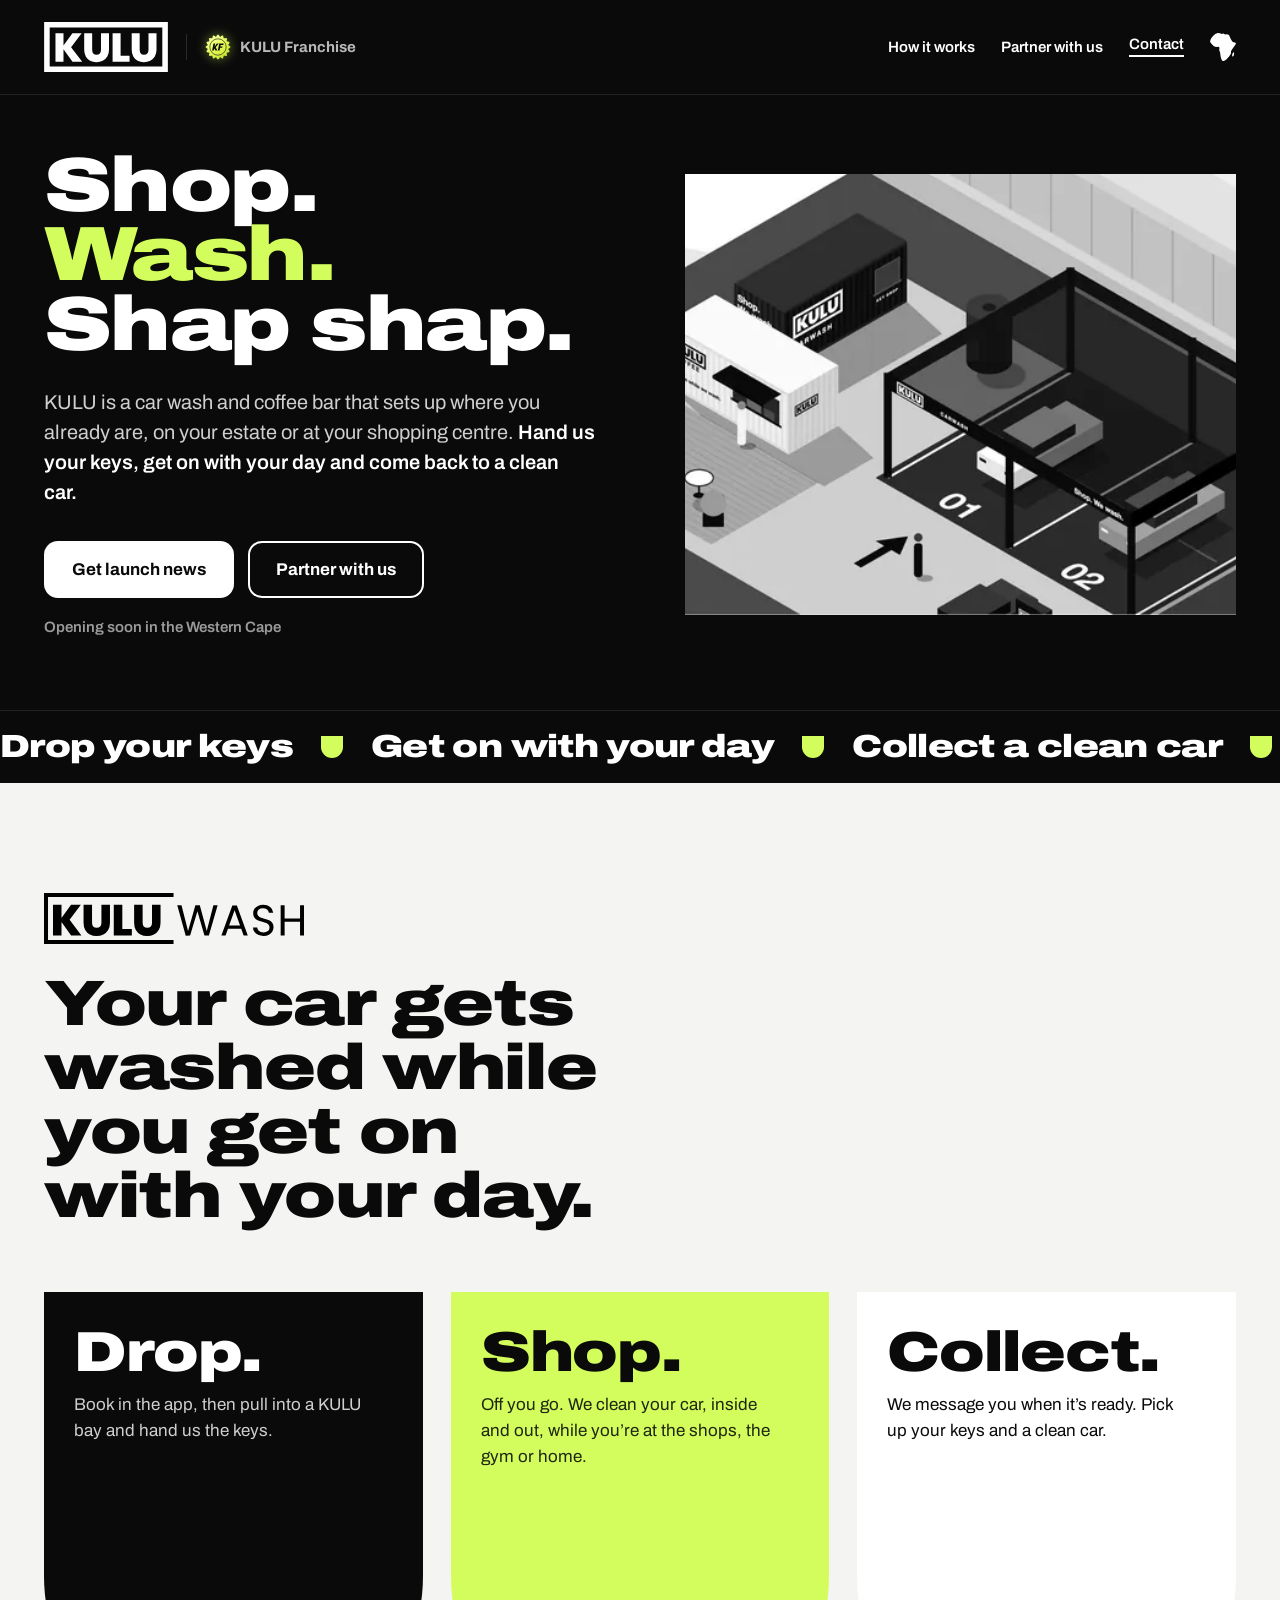
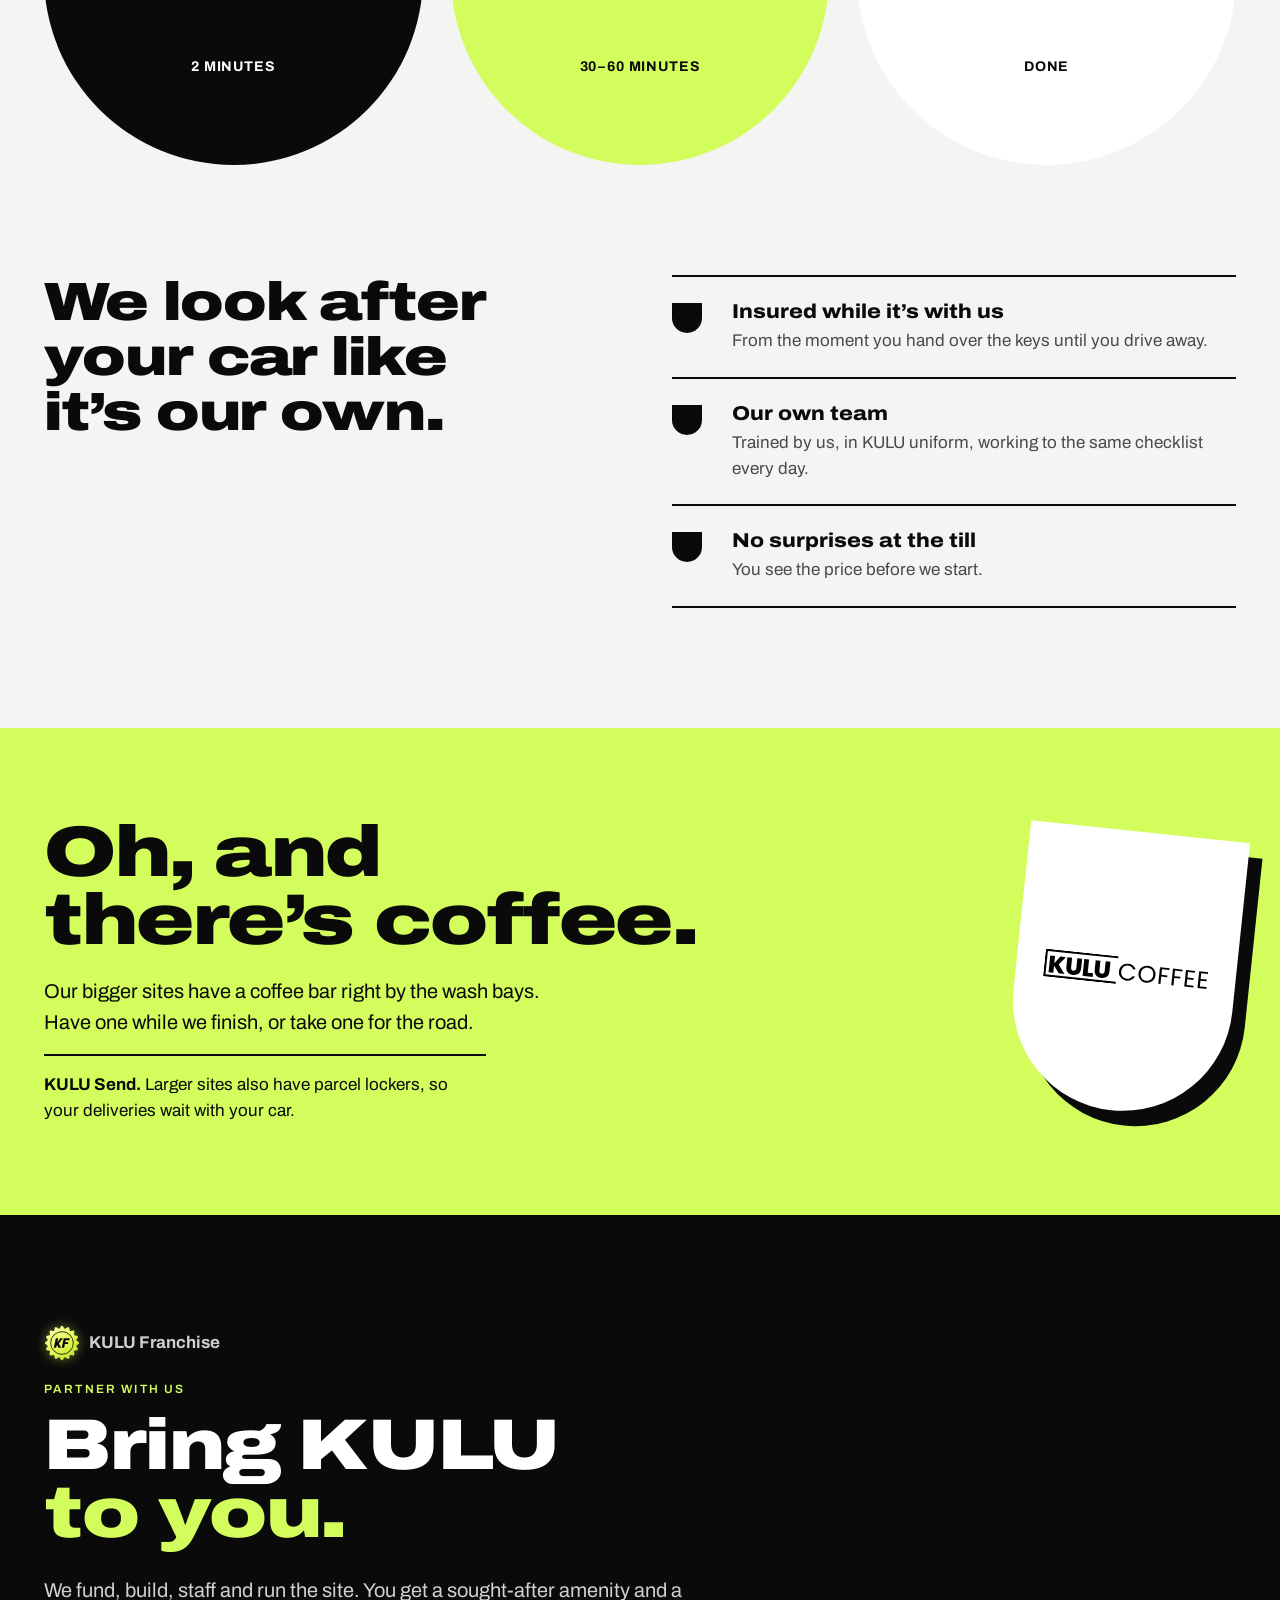
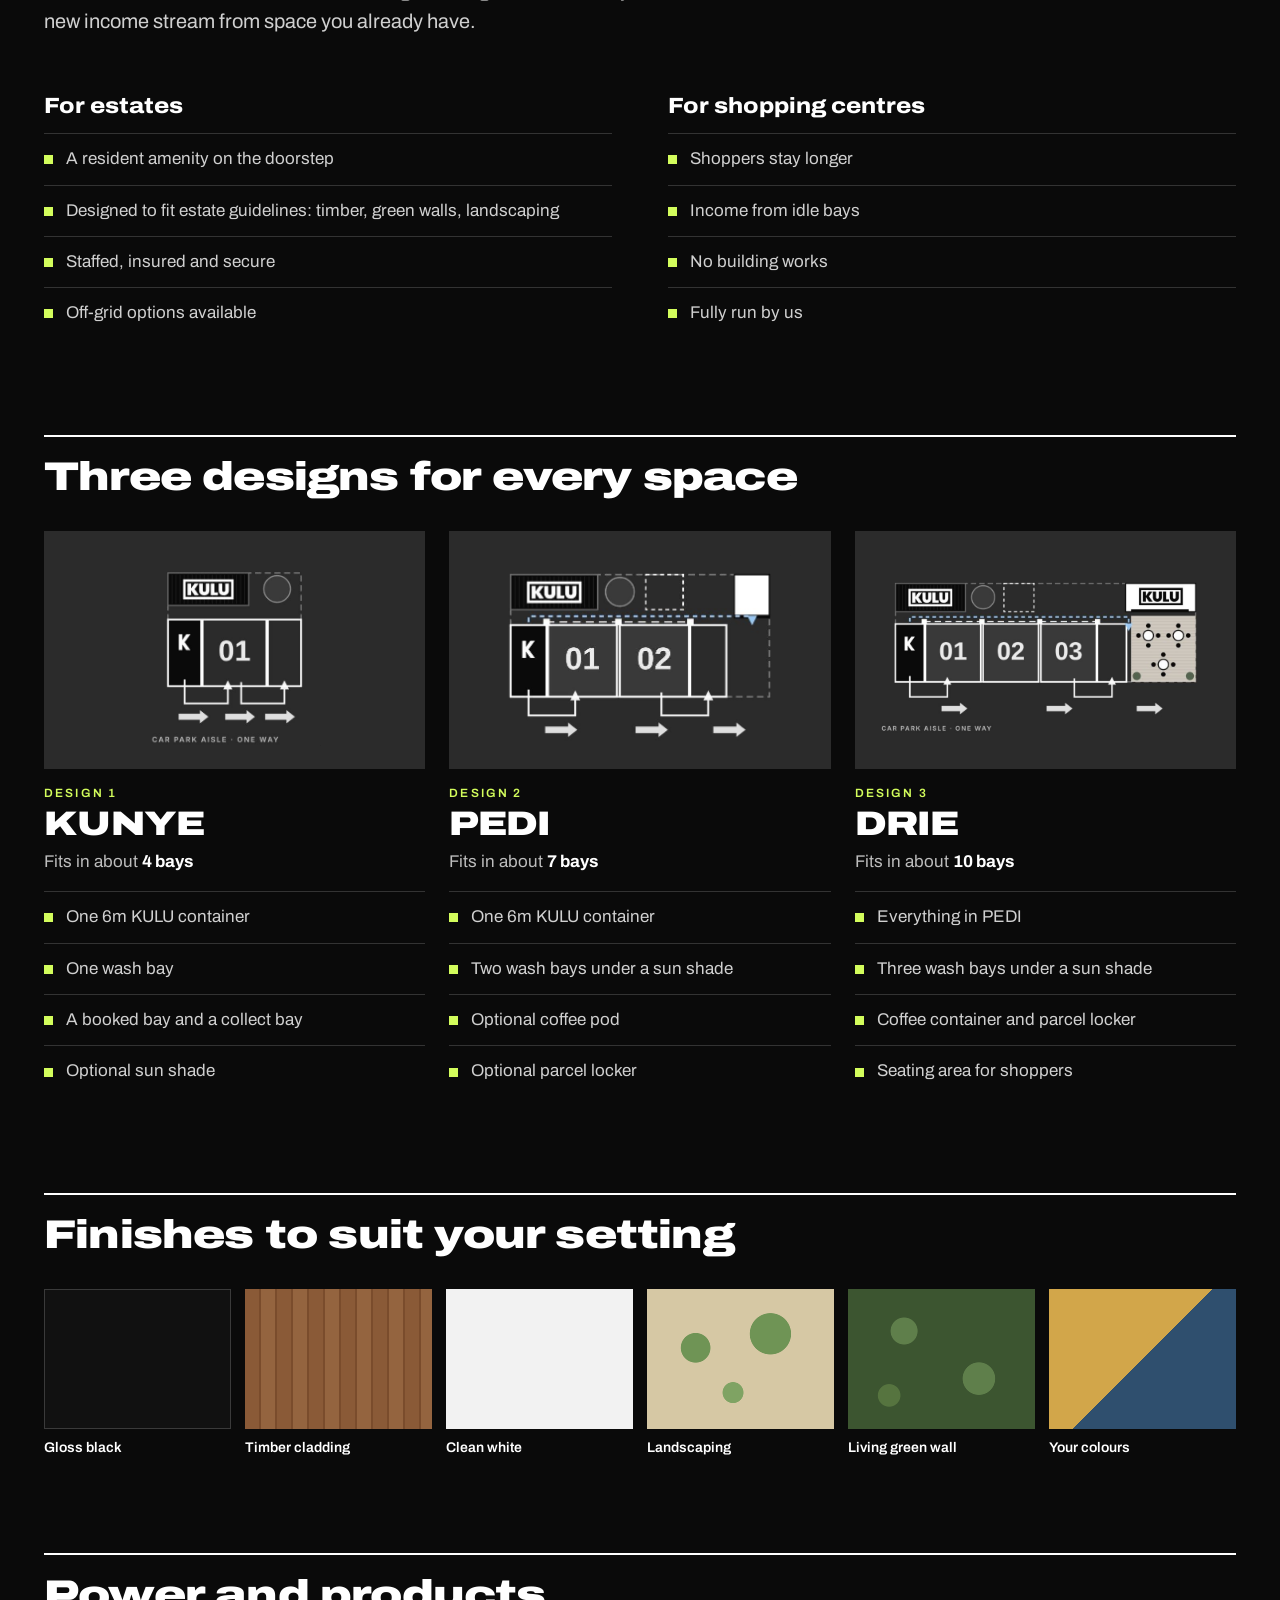
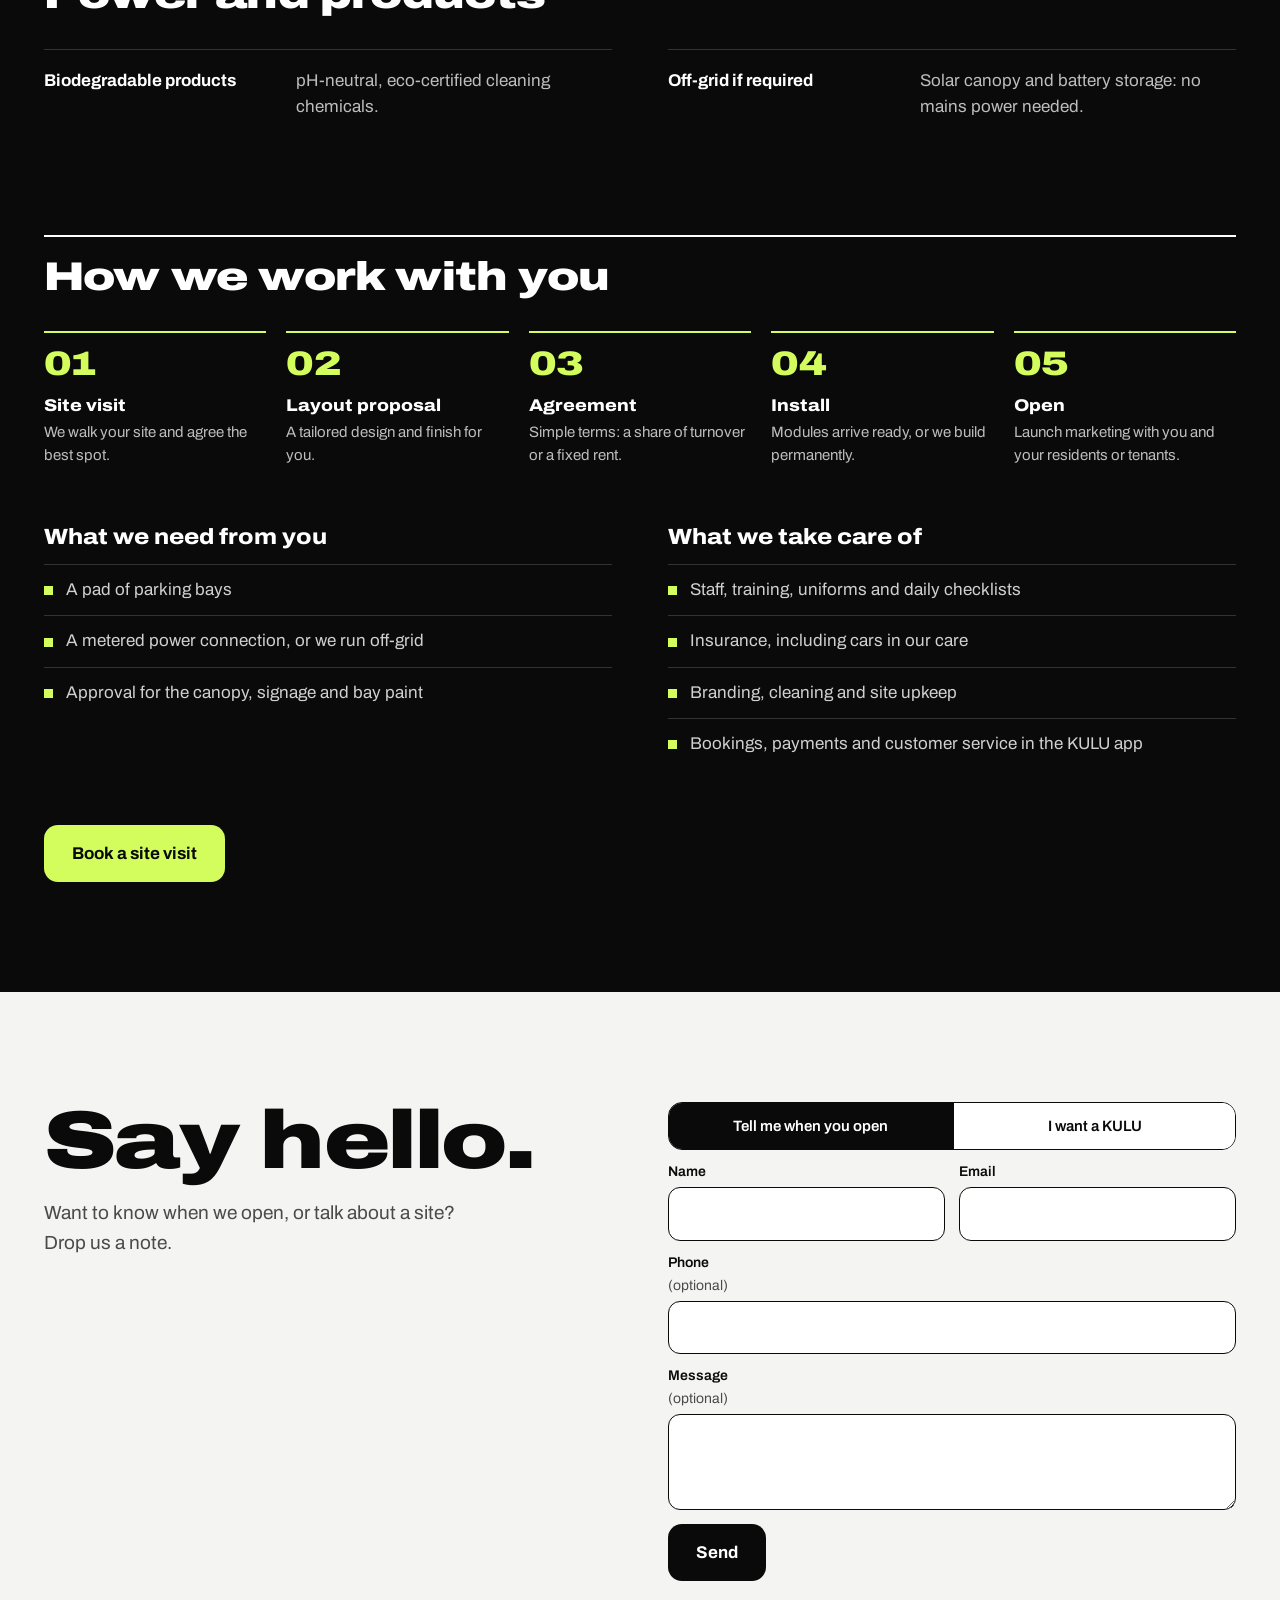
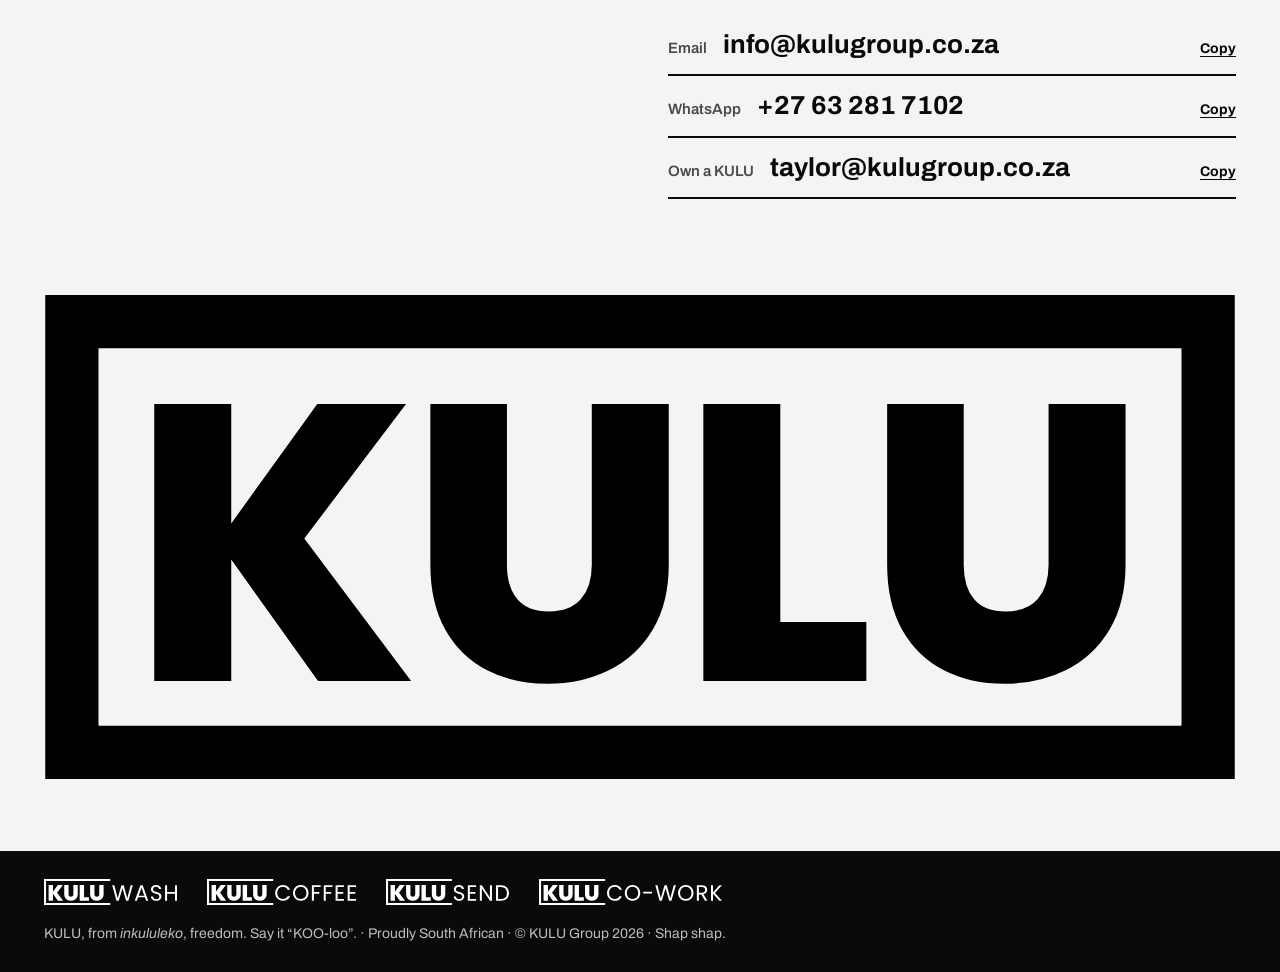
==== commit 534758fe: "Add KULU Franchise (KF) badge to Own a KULU links and /ownerkulu Co-Authored-By: Claude Opus 5.5 <no" ====
--- a/ownerkulu/index.html
+++ b/ownerkulu/index.html
@@ -38,7 +38,7 @@
 <body>
 
 <a class="skip" href="#main">Skip to content</a>
-<nav aria-label="Main"><div class="in"><a class="home" href="/"><img class="logo" src="/assets/logos/kulu-logo-white.svg" alt="KULU home" width="606" height="246"></a><div class="links"><a href="#how">How it works</a><a href="#partner">Partner with us</a><a class="hello" href="#hello">Contact</a><img class="africa" src="/assets/logos/africa-white.svg" alt="Proudly African" width="93" height="100"><button class="menu-btn" type="button" aria-expanded="false" aria-controls="mnav"><span class="vh">Menu</span><svg viewBox="0 0 24 24" aria-hidden="true"><path class="l1" d="M3 7H21"/><path class="l2" d="M3 17H21"/></svg></button></div></div><div class="mnav" id="mnav" hidden><div class="in"><a href="#how">How it works</a><a href="#partner">Partner with us</a></div></div></nav>
+<nav aria-label="Main"><div class="in"><div class="brandrow"><a class="home" href="/"><img class="logo" src="/assets/logos/kulu-logo-white.svg" alt="KULU home" width="606" height="246"></a><a class="kf-lock" href="/ownerkulu/" aria-label="KULU Franchise"><img class="kf" src="/assets/logos/kulu-franchise-badge.svg" alt="" width="100" height="100"><span>KULU Franchise</span></a></div><div class="links"><a href="#how">How it works</a><a href="#partner">Partner with us</a><a class="hello" href="#hello">Contact</a><img class="africa" src="/assets/logos/africa-white.svg" alt="Proudly African" width="93" height="100"><button class="menu-btn" type="button" aria-expanded="false" aria-controls="mnav"><span class="vh">Menu</span><svg viewBox="0 0 24 24" aria-hidden="true"><path class="l1" d="M3 7H21"/><path class="l2" d="M3 17H21"/></svg></button></div></div><div class="mnav" id="mnav" hidden><div class="in"><a href="#how">How it works</a><a href="#partner">Partner with us</a></div></div></nav>
 
 <main>
 
@@ -90,6 +90,7 @@
 
 <section class="partner" id="partner">
   <div class="in">
+    <p class="kf-lock big"><img class="kf" src="/assets/logos/kulu-franchise-badge.svg" alt="" width="100" height="100"><span>KULU Franchise</span></p>
     <p class="k">Partner with us</p>
     <h2>Bring KULU <em>to you.</em></h2>
     <p class="pin">We fund, build, staff and run the site. You get a sought-after amenity and a new income stream from space you already have.</p>
--- a/css/owner.css
+++ b/css/owner.css
@@ -36,3 +36,12 @@
 .msg{border-radius:12px}
 
 @media (max-width:480px){.hero h1{font-size:clamp(40px,12.5vw,56px)!important}}
+
+/* KULU Franchise lockup: badge + name, kept small */
+.brandrow{display:flex;align-items:center;gap:18px;min-width:0}
+.kf-lock{display:inline-flex;align-items:center;gap:9px;text-decoration:none;color:#b8b8b8;font:700 15px/1 var(--body);white-space:nowrap}
+.kf{width:26px;height:26px;flex:none;filter:drop-shadow(0 0 6px rgba(211,253,92,.45))}
+nav .kf-lock{padding-left:18px;border-left:1px solid #2a2a2a}
+.kf-lock.big{margin-bottom:22px;font-size:17px;color:#cfcfcf}
+.kf-lock.big .kf{width:36px;height:36px}
+@media (max-width:640px){nav .kf-lock span{display:none}nav .kf-lock{padding-left:12px}.brandrow{gap:12px}nav .logo{width:100px}}
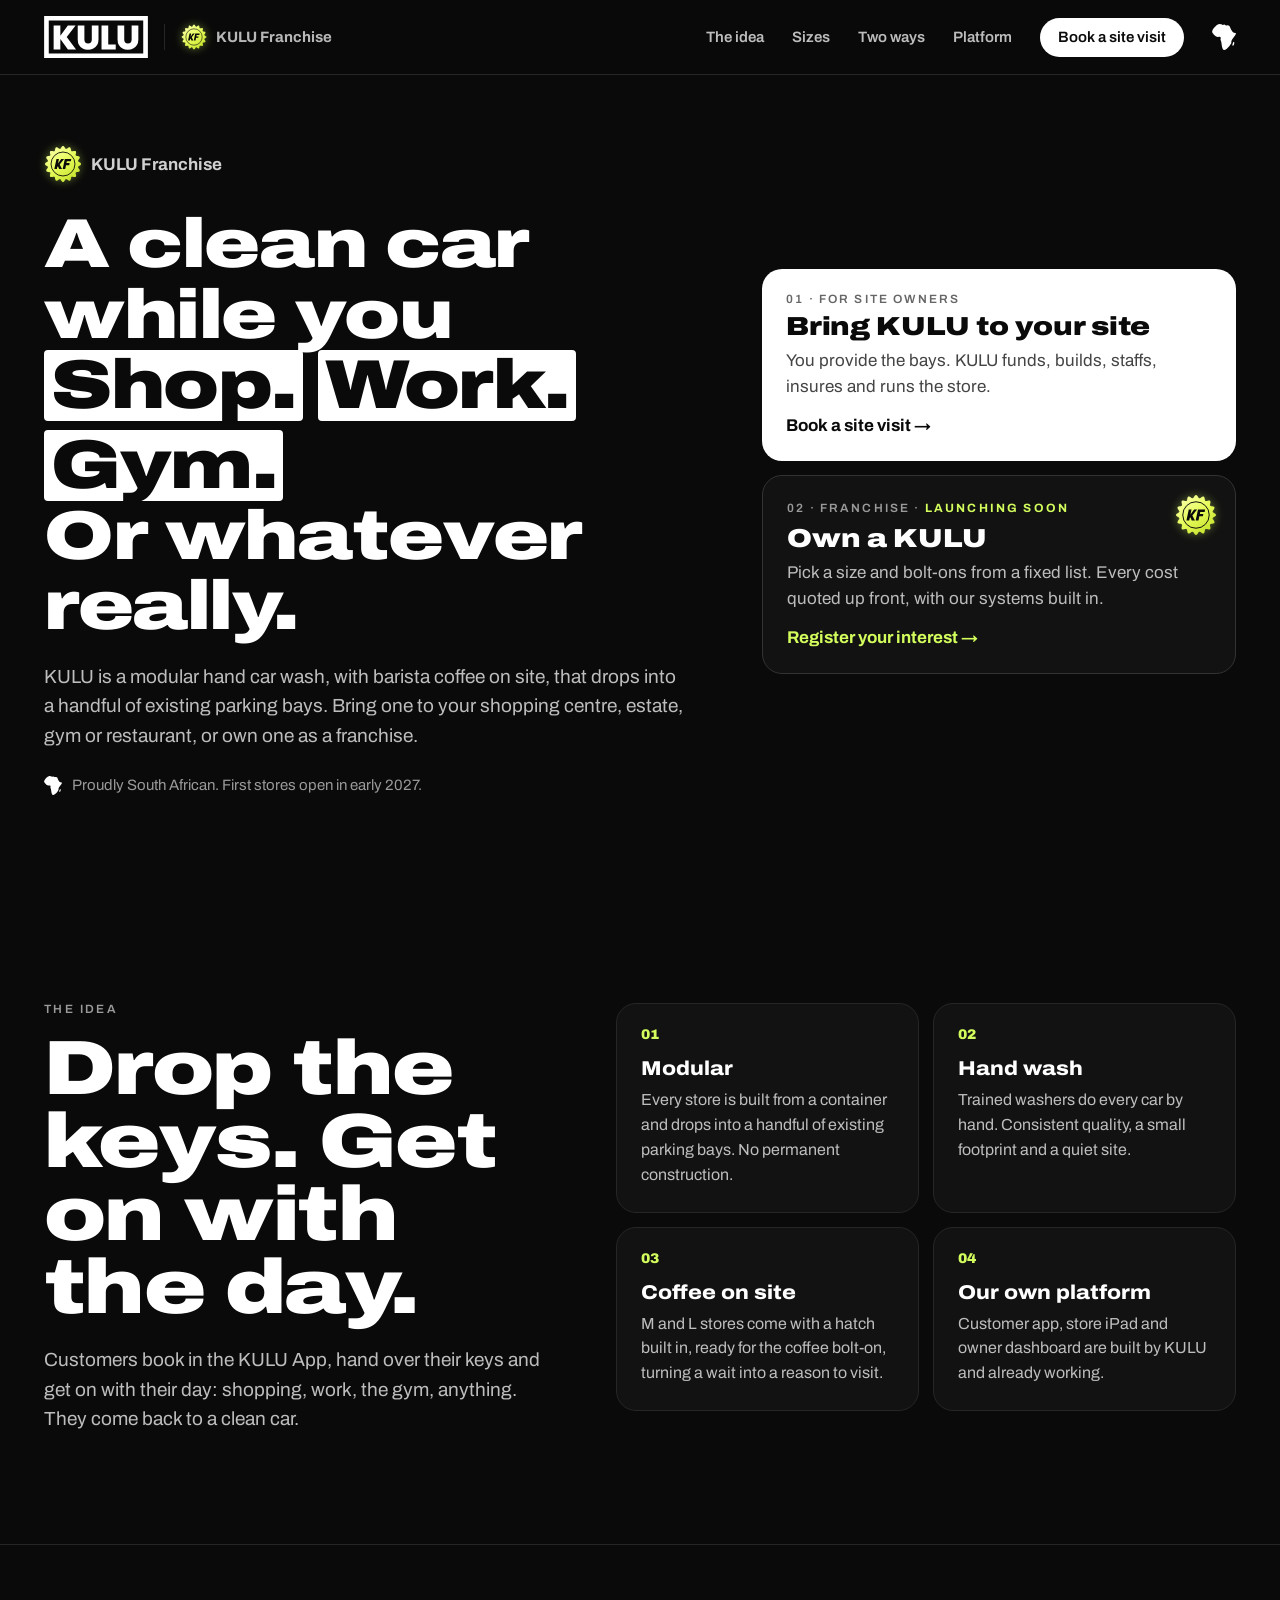
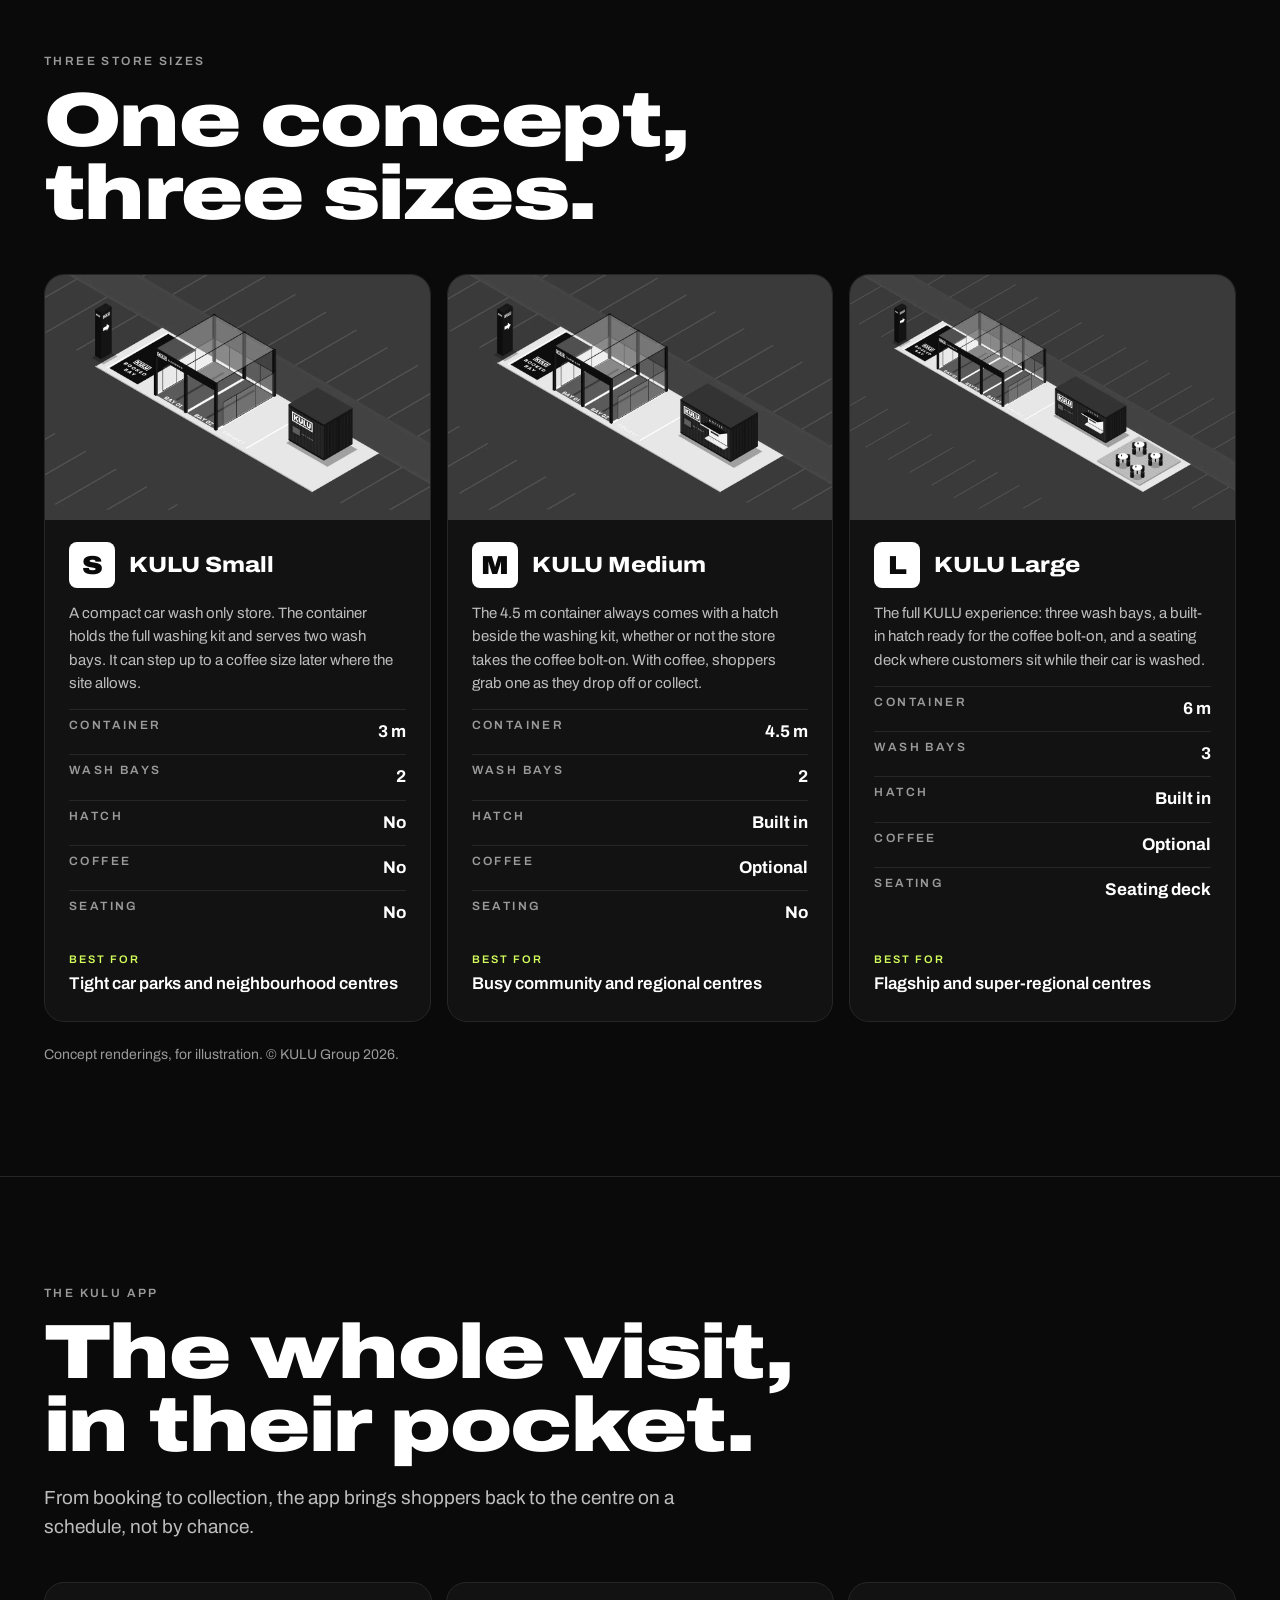
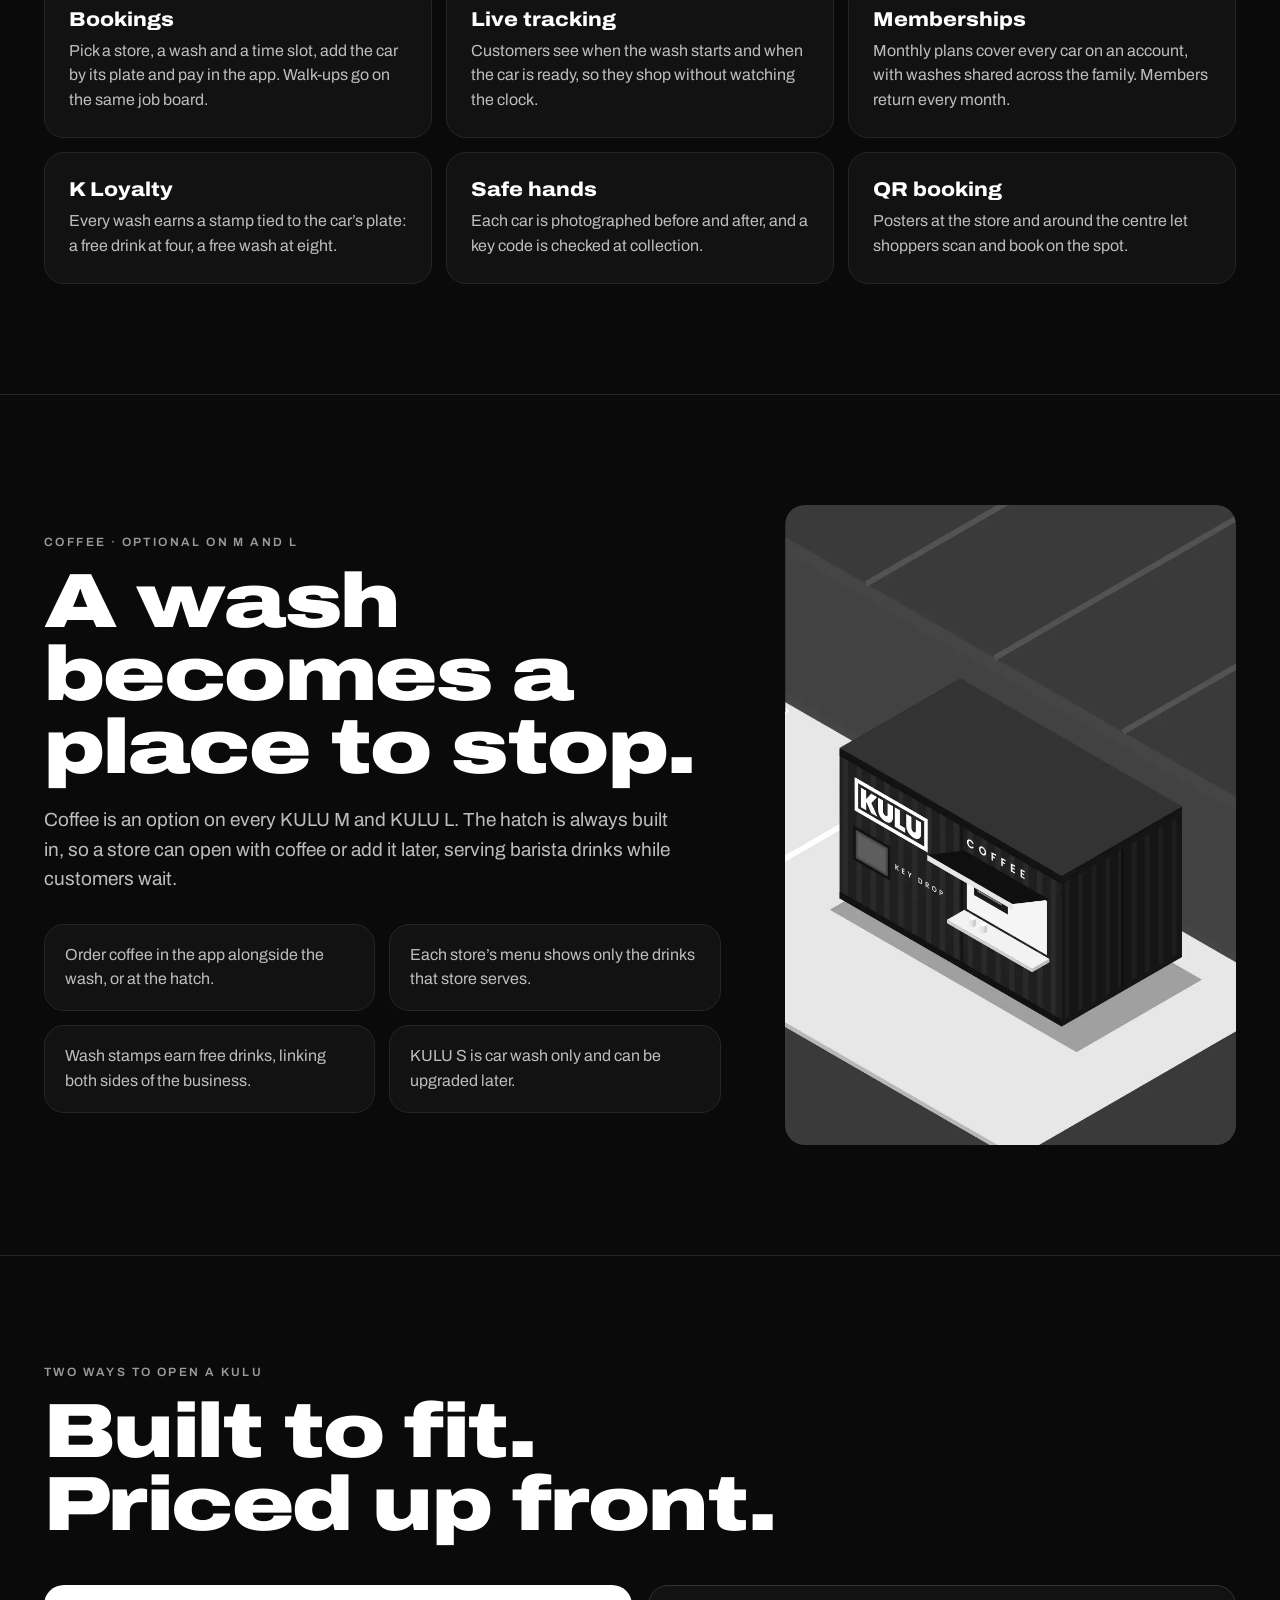
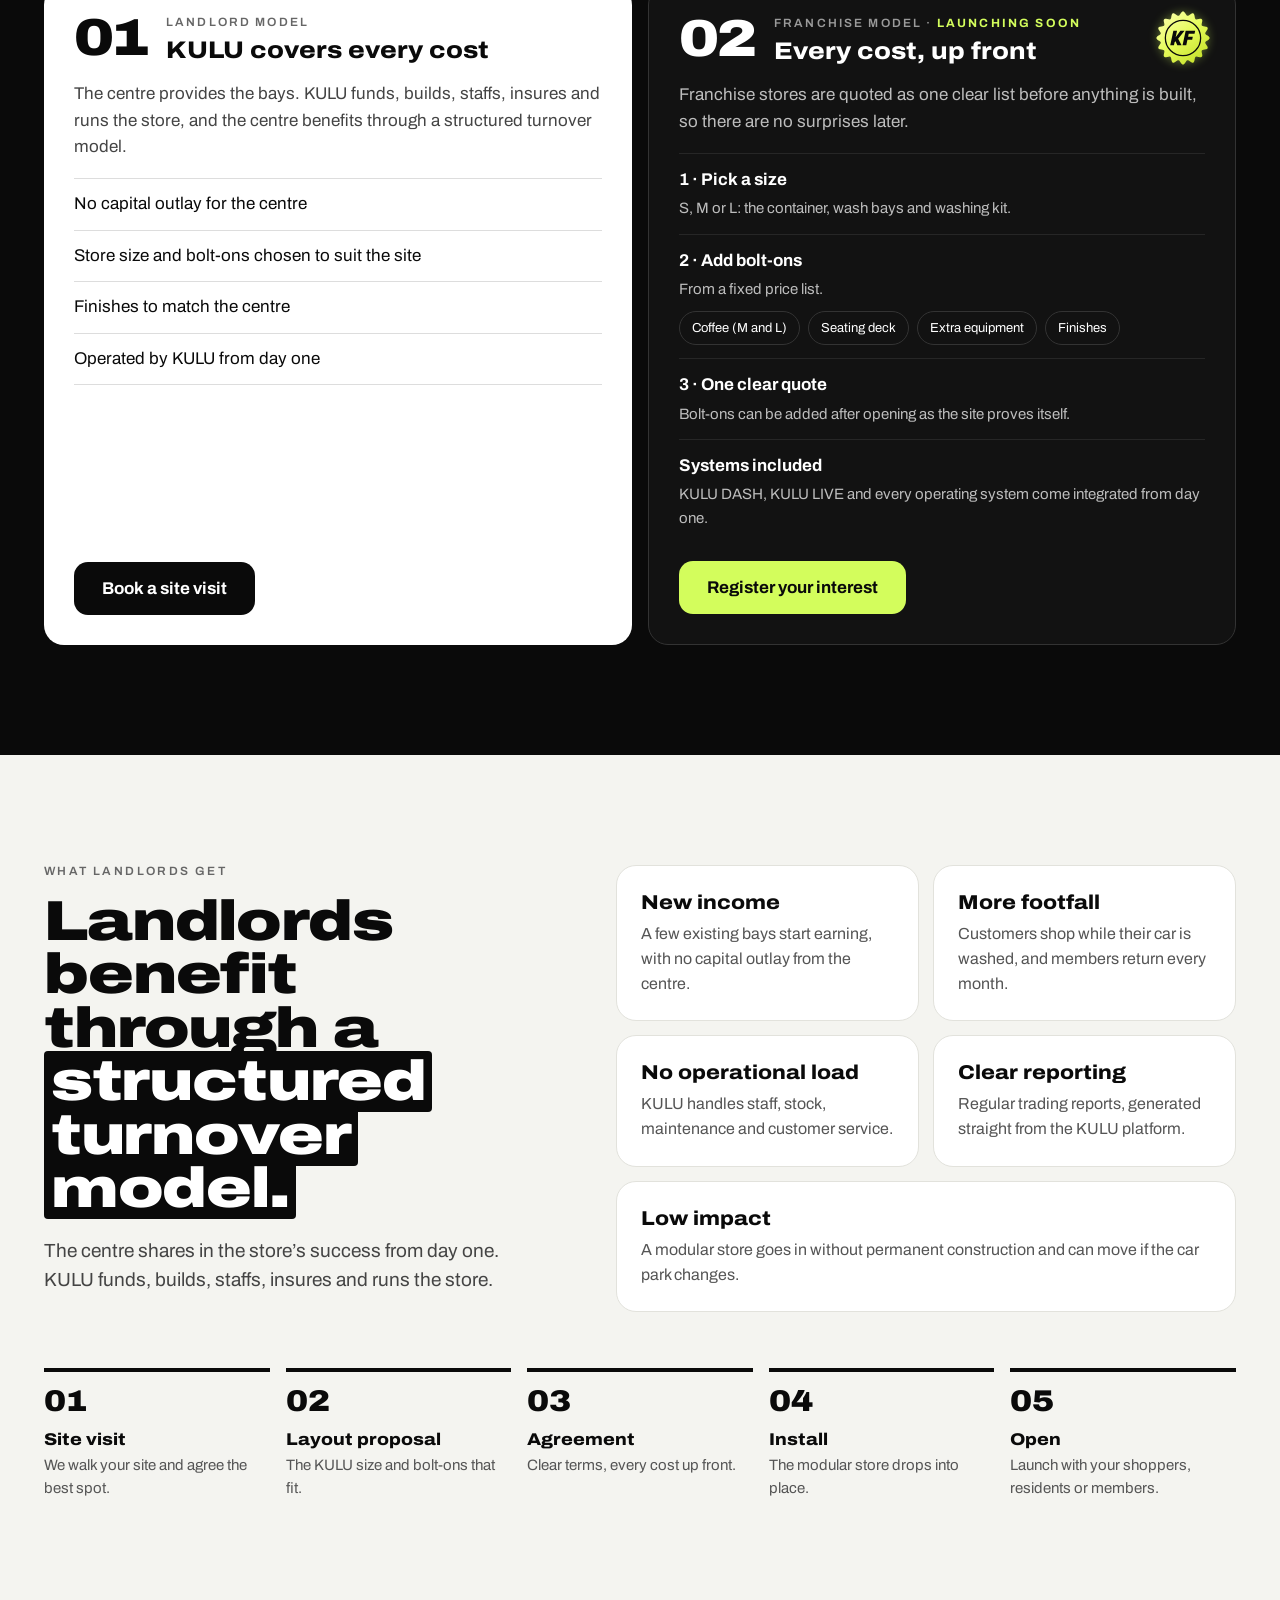
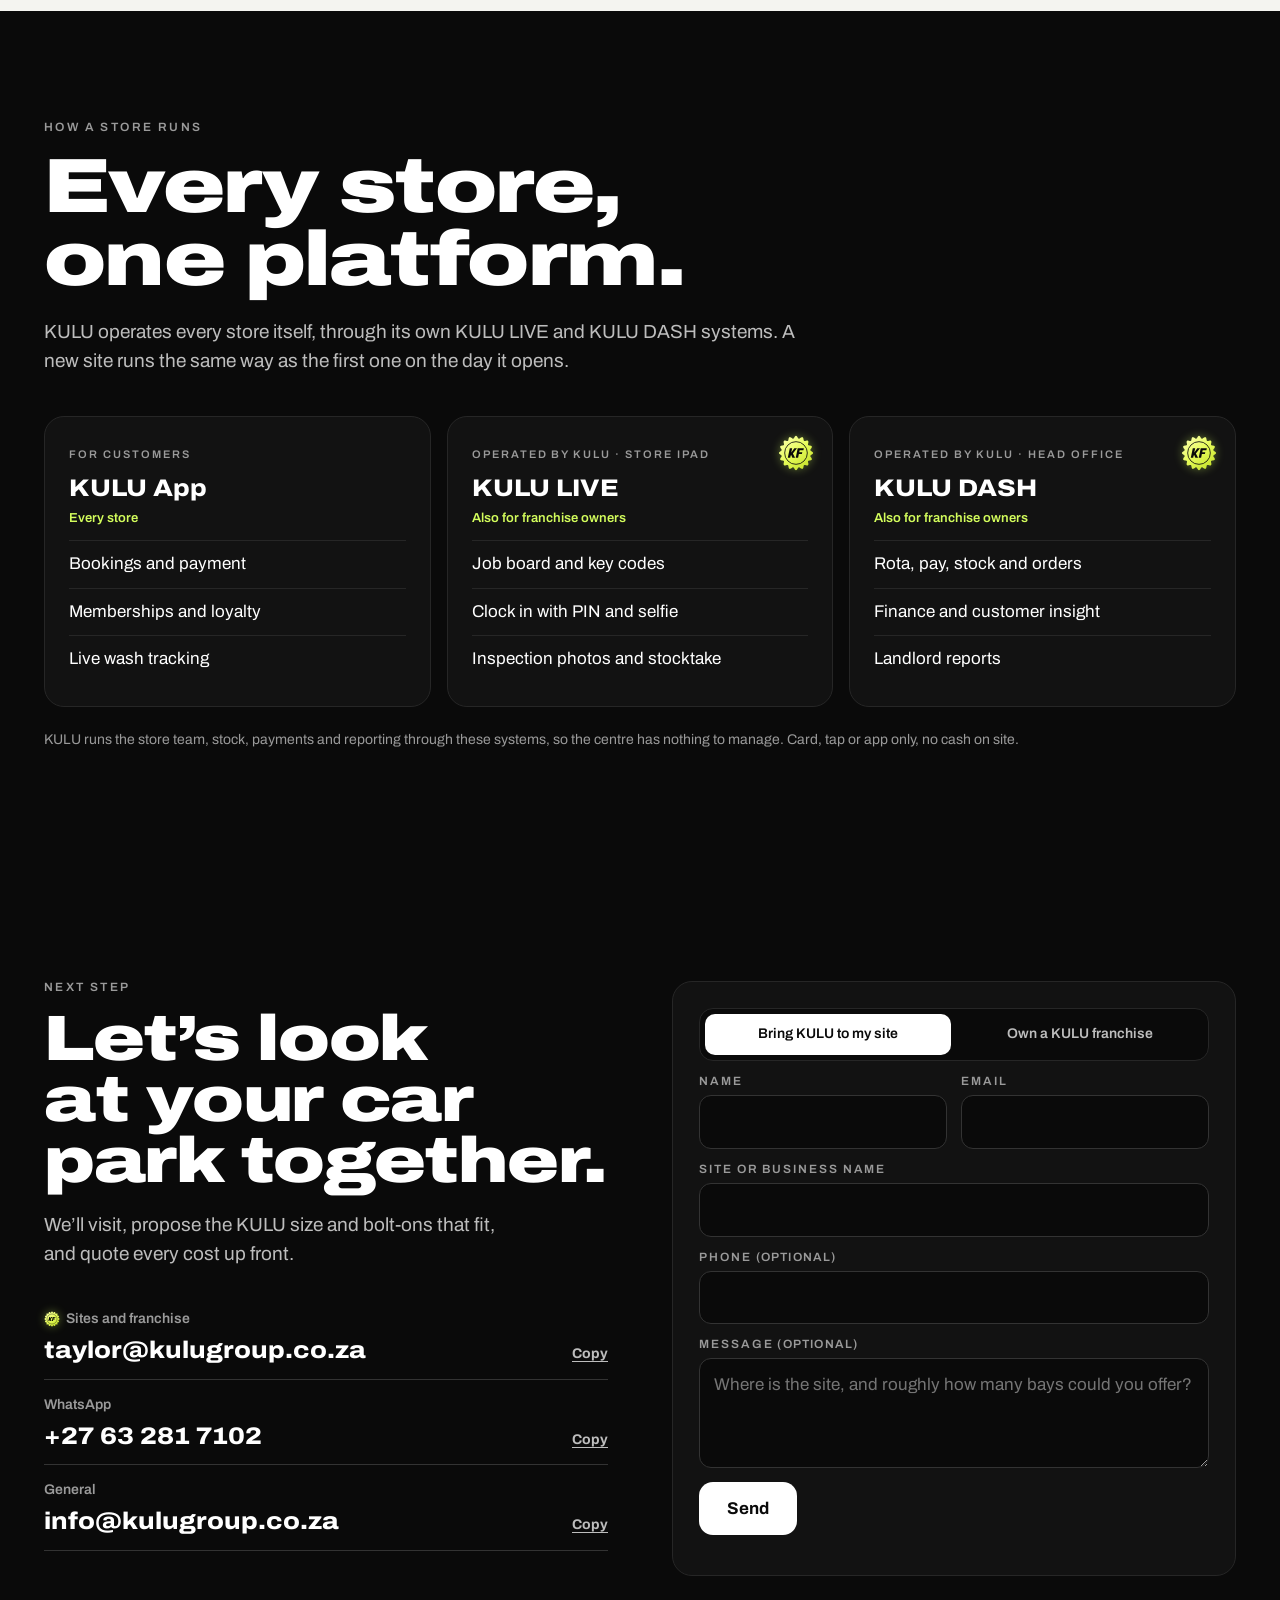
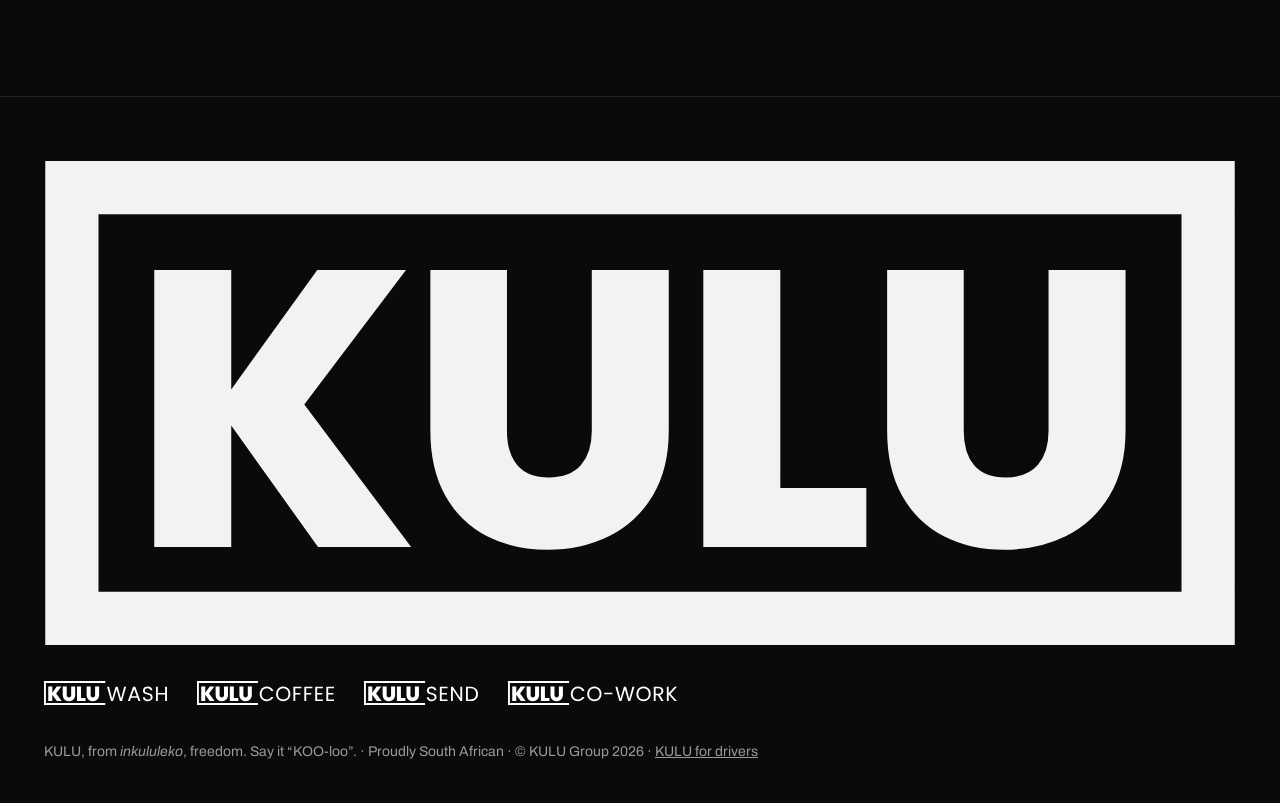
==== commit 130b5711: "Rebuild /ownerkulu from the pitch deck: sites and franchise Sections: the idea, KULU S/M/L with conc" ====
--- a/ownerkulu/index.html
+++ b/ownerkulu/index.html
@@ -3,161 +3,290 @@
 <head>
 <meta charset="utf-8">
 <meta name="viewport" content="width=device-width, initial-scale=1, viewport-fit=cover">
-<title>Own a KULU · Bring KULU to you · Shap shap</title>
-<meta name="description" content="Bring KULU to your shopping centre, estate, restaurant or site. We fund, build, staff and run a modular car wash and coffee bar. You earn a share of turnover or a fixed rent.">
+<title>Own a KULU · Bring KULU to your site or own a franchise</title>
+<meta name="description" content="Bring a KULU car wash and coffee store to your shopping centre, estate, gym or site, or own a KULU franchise. Modular stores in three sizes, run on the KULU platform.">
 <link rel="canonical" href="https://kulugroup.co.za/ownerkulu/">
-<meta name="theme-color" content="#000000">
+<meta name="theme-color" content="#0A0A0A">
 
 <meta property="og:type" content="website">
 <meta property="og:site_name" content="KULU">
 <meta property="og:locale" content="en_ZA">
 <meta property="og:url" content="https://kulugroup.co.za/ownerkulu/">
-<meta property="og:title" content="Own a KULU · Bring KULU to you">
-<meta property="og:description" content="A car wash and coffee bar that sets up on your estate or at your shopping centre. Hand us your keys, get on with your day and come back to a clean car. Opening soon in the Western Cape.">
+<meta property="og:title" content="Own a KULU · Bring KULU to your site or own a franchise">
+<meta property="og:description" content="Modular car wash and coffee stores in three sizes. KULU funds and runs them on your site, or you own one as a franchise.">
 <meta property="og:image" content="https://kulugroup.co.za/assets/images/og-image.png">
 <meta property="og:image:width" content="1200">
 <meta property="og:image:height" content="630">
 <meta property="og:image:alt" content="The KULU logo on black with the line: Shop. Wash. Shap shap.">
 <meta name="twitter:card" content="summary_large_image">
-<meta name="twitter:title" content="Own a KULU · Bring KULU to you">
-<meta name="twitter:description" content="A car wash and coffee bar that sets up on your estate or at your shopping centre. Opening soon in the Western Cape.">
+<meta name="twitter:title" content="Own a KULU · Bring KULU to your site or own a franchise">
+<meta name="twitter:description" content="Modular car wash and coffee stores in three sizes, run on the KULU platform.">
 <meta name="twitter:image" content="https://kulugroup.co.za/assets/images/og-image.png">
-<meta name="twitter:image:alt" content="The KULU logo on black with the line: Shop. Wash. Shap shap.">
 
 <link rel="icon" href="/favicon.svg" type="image/svg+xml">
 <link rel="icon" href="/favicon-32.png" type="image/png" sizes="32x32">
 <link rel="apple-touch-icon" href="/apple-touch-icon.png">
-
 <link rel="preconnect" href="https://fonts.googleapis.com">
 <link rel="preconnect" href="https://fonts.gstatic.com" crossorigin>
 <link rel="stylesheet" href="https://fonts.googleapis.com/css2?family=Archivo:wdth,wght@100..125,400..900&display=swap">
-<link rel="stylesheet" href="/css/styles.css">
-<link rel="stylesheet" href="/css/owner.css">
+<link rel="stylesheet" href="/css/app-landing.css">
+<link rel="stylesheet" href="/css/own.css">
 <script src="/js/main.js" defer></script>
 </head>
 <body>
 
 <a class="skip" href="#main">Skip to content</a>
-<nav aria-label="Main"><div class="in"><div class="brandrow"><a class="home" href="/"><img class="logo" src="/assets/logos/kulu-logo-white.svg" alt="KULU home" width="606" height="246"></a><a class="kf-lock" href="/ownerkulu/" aria-label="KULU Franchise"><img class="kf" src="/assets/logos/kulu-franchise-badge.svg" alt="" width="100" height="100"><span>KULU Franchise</span></a></div><div class="links"><a href="#how">How it works</a><a href="#partner">Partner with us</a><a class="hello" href="#hello">Contact</a><img class="africa" src="/assets/logos/africa-white.svg" alt="Proudly African" width="93" height="100"><button class="menu-btn" type="button" aria-expanded="false" aria-controls="mnav"><span class="vh">Menu</span><svg viewBox="0 0 24 24" aria-hidden="true"><path class="l1" d="M3 7H21"/><path class="l2" d="M3 17H21"/></svg></button></div></div><div class="mnav" id="mnav" hidden><div class="in"><a href="#how">How it works</a><a href="#partner">Partner with us</a></div></div></nav>
-
-<main>
-
-<header class="hero" id="main">
-  <div class="in">
-    <div>
-      <h1>Shop.<br><em>Wash.</em><br>Shap shap.</h1>
-      <p>KULU is a car wash and coffee bar that sets up where you already are, on your estate or at your shopping centre. <b>Hand us your keys, get on with your day and come back to a clean car.</b></p>
-      <div class="go"><a class="btn" href="#hello">Get launch news</a><a class="btn ghost" href="#partner">Partner with us</a></div><p class="soon">Opening soon in the Western Cape</p>
-    </div>
-    <figure class="isoh"><picture><source type="image/webp" srcset="/assets/images/site-illustration-900.webp 900w, /assets/images/site-illustration-1800.webp 1800w" sizes="(max-width: 900px) 100vw, 50vw"><img src="/assets/images/site-illustration.jpg" srcset="/assets/images/site-illustration-900.jpg 900w, /assets/images/site-illustration.jpg 1800w" sizes="(max-width: 900px) 100vw, 50vw" width="1800" height="721" fetchpriority="high" alt="Illustration of a KULU site: a white coffee container with seating, a black KULU carwash container and two numbered wash bays under a black canopy."></picture></figure>
+
+<nav aria-label="Main">
+  <div class="in">
+    <div class="brandrow">
+      <a class="brand" href="/"><img src="/assets/logos/kulu-logo-white.svg" alt="KULU home" width="606" height="246"></a>
+      <a class="kf-lock" href="/ownerkulu/" aria-label="KULU Franchise"><img class="kf" src="/assets/logos/kulu-franchise-badge.svg" alt="" width="100" height="100"><span>KULU Franchise</span></a>
+    </div>
+    <div class="links">
+      <a href="#idea">The idea</a>
+      <a href="#sizes">Sizes</a>
+      <a href="#ways">Two ways</a>
+      <a href="#platform">Platform</a>
+      <a class="pill" href="#hello" data-pick="t-partner"><span class="lg">Book a site visit</span><span class="sm">Site visit</span></a>
+      <img class="africa" src="/assets/logos/africa-white.svg" alt="Proudly African" width="93" height="100">
+      <button class="menu-btn" type="button" aria-expanded="false" aria-controls="mnav"><span class="vh">Menu</span><svg viewBox="0 0 24 24" aria-hidden="true"><path class="l1" d="M3 7H21"/><path class="l2" d="M3 17H21"/></svg></button>
+    </div>
+  </div>
+  <div class="mnav" id="mnav" data-bp="861px" hidden>
+    <div class="in"><a href="#idea">The idea</a><a href="#sizes">Sizes</a><a href="#app">The app</a><a href="#ways">Two ways</a><a href="#platform">Platform</a><a href="#hello">Contact</a><a href="/">KULU for drivers</a></div>
+  </div>
+</nav>
+
+<main id="main">
+
+<!-- HERO -->
+<header class="own-hero">
+  <div class="in">
+    <div>
+      <p class="kf-lock big"><img class="kf" src="/assets/logos/kulu-franchise-badge.svg" alt="" width="100" height="100"><span>KULU Franchise</span></p>
+      <h1>A clean car while you <span class="tags"><mark>Shop.</mark> <mark>Work.</mark> <mark>Gym.</mark></span> <span class="soft">Or whatever really.</span></h1>
+      <p class="lede">KULU is a modular hand car wash, with barista coffee on site, that drops into a handful of existing parking bays. Bring one to your shopping centre, estate, gym or restaurant, or own one as a franchise.</p>
+      <p class="note-sa"><img src="/assets/logos/africa-white.svg" alt="" width="93" height="100">Proudly South African. First stores open in early 2027.</p>
+    </div>
+    <div class="paths">
+      <a class="path" href="#hello" data-pick="t-partner">
+        <span class="pk">01 · For site owners</span>
+        <b>Bring KULU to your site</b>
+        <span>You provide the bays. KULU funds, builds, staffs, insures and runs the store.</span>
+        <em>Book a site visit →</em>
+      </a>
+      <a class="path dark" href="#hello" data-pick="t-news">
+        <img class="kf" src="/assets/logos/kulu-franchise-badge.svg" alt="" width="100" height="100">
+        <span class="pk">02 · Franchise · <strong>Launching soon</strong></span>
+        <b>Own a KULU</b>
+        <span>Pick a size and bolt-ons from a fixed list. Every cost quoted up front, with our systems built in.</span>
+        <em>Register your interest →</em>
+      </a>
+    </div>
   </div>
 </header>
 
-<div class="ticker" aria-hidden="true"><div class="track"><div><span>Drop your keys</span><i><svg viewBox="0 0 20 20" aria-hidden="true"><path d="M0 0H20V10A10 10 0 0 1 0 10Z" fill="currentColor"/></svg></i><span>Get on with your day</span><i><svg viewBox="0 0 20 20" aria-hidden="true"><path d="M0 0H20V10A10 10 0 0 1 0 10Z" fill="currentColor"/></svg></i><span>Collect a clean car</span><i><svg viewBox="0 0 20 20" aria-hidden="true"><path d="M0 0H20V10A10 10 0 0 1 0 10Z" fill="currentColor"/></svg></i><span>Coffee while you wait</span><i><svg viewBox="0 0 20 20" aria-hidden="true"><path d="M0 0H20V10A10 10 0 0 1 0 10Z" fill="currentColor"/></svg></i></div><div><span>Drop your keys</span><i><svg viewBox="0 0 20 20" aria-hidden="true"><path d="M0 0H20V10A10 10 0 0 1 0 10Z" fill="currentColor"/></svg></i><span>Get on with your day</span><i><svg viewBox="0 0 20 20" aria-hidden="true"><path d="M0 0H20V10A10 10 0 0 1 0 10Z" fill="currentColor"/></svg></i><span>Collect a clean car</span><i><svg viewBox="0 0 20 20" aria-hidden="true"><path d="M0 0H20V10A10 10 0 0 1 0 10Z" fill="currentColor"/></svg></i><span>Coffee while you wait</span><i><svg viewBox="0 0 20 20" aria-hidden="true"><path d="M0 0H20V10A10 10 0 0 1 0 10Z" fill="currentColor"/></svg></i></div></div></div>
-
-<section class="deal" id="how">
-  <div class="in">
-    <img class="sub" src="/assets/logos/kulu-wash-black.svg" alt="KULU Wash" width="1196" height="234">
-    <h2>Your car gets washed while you get on with your day.</h2>
-    <div class="us">
-      <div class="ut a"><h3>Drop.</h3><p>Book in the app, then pull into a KULU bay and hand us the keys.</p><small>2 minutes</small></div>
-      <div class="ut b"><h3>Shop.</h3><p>Off you go. We clean your car, inside and out, while you’re at the shops, the gym or home.</p><small>30–60 minutes</small></div>
-      <div class="ut c"><h3>Collect.</h3><p>We message you when it’s ready. Pick up your keys and a clean car.</p><small>Done</small></div>
-    </div>
-  </div>
-</section>
-
-<section class="promise">
-  <div class="in">
-    <h2>We look after your car like it’s our own.</h2>
-    <div class="list">
-      <div><i><svg viewBox="0 0 20 20" aria-hidden="true"><path d="M0 0H20V10A10 10 0 0 1 0 10Z" fill="currentColor"/></svg></i><div><h3>Insured while it’s with us</h3><p>From the moment you hand over the keys until you drive away.</p></div></div>
-      <div><i><svg viewBox="0 0 20 20" aria-hidden="true"><path d="M0 0H20V10A10 10 0 0 1 0 10Z" fill="currentColor"/></svg></i><div><h3>Our own team</h3><p>Trained by us, in KULU uniform, working to the same checklist every day.</p></div></div>
-      <div><i><svg viewBox="0 0 20 20" aria-hidden="true"><path d="M0 0H20V10A10 10 0 0 1 0 10Z" fill="currentColor"/></svg></i><div><h3>No surprises at the till</h3><p>You see the price before we start.</p></div></div>
-    </div>
-  </div>
-</section>
-
-<section class="coffee">
-  <div class="in">
-    <div>
-      <h2>Oh, and there’s coffee.</h2>
-      <p>Our bigger sites have a coffee bar right by the wash bays. Have one while we finish, or take one for the road.</p><p class="send"><b>KULU Send.</b> Larger sites also have parcel lockers, so your deliveries wait with your car.</p>
-    </div>
-    <div class="cup" aria-hidden="true"><img class="sub" src="/assets/logos/kulu-coffee-black.svg" alt="" width="1339" height="234"></div>
-  </div>
-</section>
-
-<section class="partner" id="partner">
-  <div class="in">
-    <p class="kf-lock big"><img class="kf" src="/assets/logos/kulu-franchise-badge.svg" alt="" width="100" height="100"><span>KULU Franchise</span></p>
-    <p class="k">Partner with us</p>
-    <h2>Bring KULU <em>to you.</em></h2>
-    <p class="pin">We fund, build, staff and run the site. You get a sought-after amenity and a new income stream from space you already have.</p>
-    <div class="two">
-      <div><h3>For estates</h3><ul class="tk"><li>A resident amenity on the doorstep</li><li>Designed to fit estate guidelines: timber, green walls, landscaping</li><li>Staffed, insured and secure</li><li>Off-grid options available</li></ul></div>
-      <div><h3>For shopping centres</h3><ul class="tk"><li>Shoppers stay longer</li><li>Income from idle bays</li><li>No building works</li><li>Fully run by us</li></ul></div>
-    </div>
-    <h3 class="sub3">Three designs for every space</h3>
-    <div class="dzs"><article class="dz"><div class="plan"><img src="/assets/images/plan-kunye.jpg" width="378" height="420" loading="lazy" decoding="async" alt="Layout plan for KUNYE: one KULU container, one wash bay, a booked bay and a collect bay"></div><p class="k">Design 1</p><h3>KUNYE</h3><p class="fit">Fits in about <b>4 bays</b></p><ul class="tk"><li>One 6m KULU container</li><li>One wash bay</li><li>A booked bay and a collect bay</li><li>Optional sun shade</li></ul></article><article class="dz"><div class="plan"><img src="/assets/images/plan-pedi.jpg" width="609" height="389" loading="lazy" decoding="async" alt="Layout plan for PEDI: one KULU container and two wash bays under a sun shade, with space for a coffee pod"></div><p class="k">Design 2</p><h3>PEDI</h3><p class="fit">Fits in about <b>7 bays</b></p><ul class="tk"><li>One 6m KULU container</li><li>Two wash bays under a sun shade</li><li>Optional coffee pod</li><li>Optional parcel locker</li></ul></article><article class="dz"><div class="plan"><img src="/assets/images/plan-drie.jpg" width="840" height="420" loading="lazy" decoding="async" alt="Layout plan for DRIE: two KULU containers, three wash bays under a sun shade and a seating area"></div><p class="k">Design 3</p><h3>DRIE</h3><p class="fit">Fits in about <b>10 bays</b></p><ul class="tk"><li>Everything in PEDI</li><li>Three wash bays under a sun shade</li><li>Coffee container and parcel locker</li><li>Seating area for shoppers</li></ul></article></div>
-    <h3 class="sub3">Finishes to suit your setting</h3>
-    <div class="sw">
-      <figure><div class="chip c-black"></div><figcaption>Gloss black</figcaption></figure>
-      <figure><div class="chip c-timber"></div><figcaption>Timber cladding</figcaption></figure>
-      <figure><div class="chip c-white"></div><figcaption>Clean white</figcaption></figure>
-      <figure><div class="chip c-land"></div><figcaption>Landscaping</figcaption></figure>
-      <figure><div class="chip c-green"></div><figcaption>Living green wall</figcaption></figure>
-      <figure><div class="chip c-yours"></div><figcaption>Your colours</figcaption></figure>
-    </div>
-    <h3 class="sub3">Power and products</h3>
-    <div class="env">
-      <div><b>Biodegradable products</b><span>pH-neutral, eco-certified cleaning chemicals.</span></div>
-      <div><b>Off-grid if required</b><span>Solar canopy and battery storage: no mains power needed.</span></div>
-    </div>
-    <h3 class="sub3">How we work with you</h3>
+<!-- THE IDEA -->
+<section class="sec" id="idea">
+  <div class="in idea">
+    <div>
+      <p class="k">The idea</p>
+      <h2>Drop the keys. Get on with the day.</h2>
+      <p class="lede">Customers book in the KULU App, hand over their keys and get on with their day: shopping, work, the gym, anything. They come back to a clean car.</p>
+    </div>
+    <div class="grid2">
+      <div class="tile"><span class="n">01</span><h3>Modular</h3><p>Every store is built from a container and drops into a handful of existing parking bays. No permanent construction.</p></div>
+      <div class="tile"><span class="n">02</span><h3>Hand wash</h3><p>Trained washers do every car by hand. Consistent quality, a small footprint and a quiet site.</p></div>
+      <div class="tile"><span class="n">03</span><h3>Coffee on site</h3><p>M and L stores come with a hatch built in, ready for the coffee bolt-on, turning a wait into a reason to visit.</p></div>
+      <div class="tile"><span class="n">04</span><h3>Our own platform</h3><p>Customer app, store iPad and owner dashboard are built by KULU and already working.</p></div>
+    </div>
+  </div>
+</section>
+
+<!-- SIZES -->
+<section class="sec sizes" id="sizes">
+  <div class="in">
+    <p class="k">Three store sizes</p>
+    <h2>One concept, three sizes.</h2>
+    <div class="sgrid">
+      <article class="size">
+        <picture><source type="image/webp" srcset="/assets/images/store-s.webp"><img src="/assets/images/store-s.jpg" width="1200" height="762" loading="lazy" decoding="async" alt="Concept rendering of KULU Small: a 3 m container beside two wash bays under a canopy, with a booked bay and a collect bay"></picture>
+        <div class="size-body">
+          <div class="size-h"><span class="sq">S</span><h3>KULU Small</h3></div>
+          <p>A compact car wash only store. The container holds the full washing kit and serves two wash bays. It can step up to a coffee size later where the site allows.</p>
+          <dl><div><dt>Container</dt><dd>3 m</dd></div><div><dt>Wash bays</dt><dd>2</dd></div><div><dt>Hatch</dt><dd>No</dd></div><div><dt>Coffee</dt><dd>No</dd></div><div><dt>Seating</dt><dd>No</dd></div></dl>
+          <p class="best"><span>Best for</span>Tight car parks and neighbourhood centres</p>
+        </div>
+      </article>
+      <article class="size">
+        <picture><source type="image/webp" srcset="/assets/images/store-m.webp"><img src="/assets/images/store-m.jpg" width="1200" height="764" loading="lazy" decoding="async" alt="Concept rendering of KULU Medium: a 4.5 m container with a coffee hatch beside two wash bays under a canopy"></picture>
+        <div class="size-body">
+          <div class="size-h"><span class="sq">M</span><h3>KULU Medium</h3></div>
+          <p>The 4.5 m container always comes with a hatch beside the washing kit, whether or not the store takes the coffee bolt-on. With coffee, shoppers grab one as they drop off or collect.</p>
+          <dl><div><dt>Container</dt><dd>4.5 m</dd></div><div><dt>Wash bays</dt><dd>2</dd></div><div><dt>Hatch</dt><dd>Built in</dd></div><div><dt>Coffee</dt><dd>Optional</dd></div><div><dt>Seating</dt><dd>No</dd></div></dl>
+          <p class="best"><span>Best for</span>Busy community and regional centres</p>
+        </div>
+      </article>
+      <article class="size">
+        <picture><source type="image/webp" srcset="/assets/images/store-l.webp"><img src="/assets/images/store-l.jpg" width="1200" height="764" loading="lazy" decoding="async" alt="Concept rendering of KULU Large: a 6 m container with a coffee hatch, three wash bays under a canopy and a seating deck with tables"></picture>
+        <div class="size-body">
+          <div class="size-h"><span class="sq">L</span><h3>KULU Large</h3></div>
+          <p>The full KULU experience: three wash bays, a built-in hatch ready for the coffee bolt-on, and a seating deck where customers sit while their car is washed.</p>
+          <dl><div><dt>Container</dt><dd>6 m</dd></div><div><dt>Wash bays</dt><dd>3</dd></div><div><dt>Hatch</dt><dd>Built in</dd></div><div><dt>Coffee</dt><dd>Optional</dd></div><div><dt>Seating</dt><dd>Seating deck</dd></div></dl>
+          <p class="best"><span>Best for</span>Flagship and super-regional centres</p>
+        </div>
+      </article>
+    </div>
+    <p class="fine-note">Concept renderings, for illustration. © KULU Group 2026.</p>
+  </div>
+</section>
+
+<!-- APP -->
+<section class="sec" id="app">
+  <div class="in stack">
+    <div>
+      <p class="k">The KULU App</p>
+      <h2>The whole visit, in their pocket.</h2>
+      <p class="lede">From booking to collection, the app brings shoppers back to the centre on a schedule, not by chance.</p>
+    </div>
+    <div class="grid3">
+      <div class="tile"><h3>Bookings</h3><p>Pick a store, a wash and a time slot, add the car by its plate and pay in the app. Walk-ups go on the same job board.</p></div>
+      <div class="tile"><h3>Live tracking</h3><p>Customers see when the wash starts and when the car is ready, so they shop without watching the clock.</p></div>
+      <div class="tile"><h3>Memberships</h3><p>Monthly plans cover every car on an account, with washes shared across the family. Members return every month.</p></div>
+      <div class="tile"><h3>K Loyalty</h3><p>Every wash earns a stamp tied to the car’s plate: a free drink at four, a free wash at eight.</p></div>
+      <div class="tile"><h3>Safe hands</h3><p>Each car is photographed before and after, and a key code is checked at collection.</p></div>
+      <div class="tile"><h3>QR booking</h3><p>Posters at the store and around the centre let shoppers scan and book on the spot.</p></div>
+    </div>
+  </div>
+</section>
+
+<!-- COFFEE -->
+<section class="sec coffee-sec">
+  <div class="in coffee-in">
+    <div>
+      <p class="k">Coffee · Optional on M and L</p>
+      <h2>A wash becomes a place to stop.</h2>
+      <p class="lede">Coffee is an option on every KULU M and KULU L. The hatch is always built in, so a store can open with coffee or add it later, serving barista drinks while customers wait.</p>
+      <div class="grid2 small">
+        <div class="tile"><p>Order coffee in the app alongside the wash, or at the hatch.</p></div>
+        <div class="tile"><p>Each store’s menu shows only the drinks that store serves.</p></div>
+        <div class="tile"><p>Wash stamps earn free drinks, linking both sides of the business.</p></div>
+        <div class="tile"><p>KULU S is car wash only and can be upgraded later.</p></div>
+      </div>
+    </div>
+    <picture class="coffee-img"><source type="image/webp" srcset="/assets/images/coffee-container.webp"><img src="/assets/images/coffee-container.jpg" width="854" height="1500" loading="lazy" decoding="async" alt="Concept rendering of a black KULU container with a coffee hatch and a key drop window"></picture>
+  </div>
+</section>
+
+<!-- TWO WAYS -->
+<section class="sec" id="ways">
+  <div class="in">
+    <p class="k">Two ways to open a KULU</p>
+    <h2>Built to fit. Priced up front.</h2>
+    <div class="ways">
+      <article class="way light">
+        <div class="way-h"><span class="big-n">01</span><div><p class="wk">Landlord model</p><h3>KULU covers every cost</h3></div></div>
+        <p>The centre provides the bays. KULU funds, builds, staffs, insures and runs the store, and the centre benefits through a structured turnover model.</p>
+        <ul class="ticks"><li>No capital outlay for the centre</li><li>Store size and bolt-ons chosen to suit the site</li><li>Finishes to match the centre</li><li>Operated by KULU from day one</li></ul>
+        <a class="btn" href="#hello" data-pick="t-partner">Book a site visit</a>
+      </article>
+      <article class="way dark">
+        <img class="kf way-kf" src="/assets/logos/kulu-franchise-badge.svg" alt="KULU Franchise" width="100" height="100">
+        <div class="way-h"><span class="big-n">02</span><div><p class="wk">Franchise model · <strong>Launching soon</strong></p><h3>Every cost, up front</h3></div></div>
+        <p>Franchise stores are quoted as one clear list before anything is built, so there are no surprises later.</p>
+        <ol class="fsteps">
+          <li><b>1 · Pick a size</b><span>S, M or L: the container, wash bays and washing kit.</span></li>
+          <li><b>2 · Add bolt-ons</b><span>From a fixed price list.</span><span class="chips"><i>Coffee (M and L)</i><i>Seating deck</i><i>Extra equipment</i><i>Finishes</i></span></li>
+          <li><b>3 · One clear quote</b><span>Bolt-ons can be added after opening as the site proves itself.</span></li>
+          <li><b>Systems included</b><span>KULU DASH, KULU LIVE and every operating system come integrated from day one.</span></li>
+        </ol>
+        <a class="btn lime" href="#hello" data-pick="t-news">Register your interest</a>
+      </article>
+    </div>
+  </div>
+</section>
+
+<!-- LANDLORDS -->
+<section class="sec landlords">
+  <div class="in">
+    <div class="idea">
+      <div>
+        <p class="k">What landlords get</p>
+        <h2>Landlords benefit through a <mark>structured turnover model.</mark></h2>
+        <p class="lede">The centre shares in the store’s success from day one. KULU funds, builds, staffs, insures and runs the store.</p>
+      </div>
+      <div class="grid2">
+        <div class="tile"><h3>New income</h3><p>A few existing bays start earning, with no capital outlay from the centre.</p></div>
+        <div class="tile"><h3>More footfall</h3><p>Customers shop while their car is washed, and members return every month.</p></div>
+        <div class="tile"><h3>No operational load</h3><p>KULU handles staff, stock, maintenance and customer service.</p></div>
+        <div class="tile"><h3>Clear reporting</h3><p>Regular trading reports, generated straight from the KULU platform.</p></div>
+        <div class="tile wide"><h3>Low impact</h3><p>A modular store goes in without permanent construction and can move if the car park changes.</p></div>
+      </div>
+    </div>
     <ol class="five">
-      <li><b>01</b><h4>Site visit</h4><p>We walk your site and agree the best spot.</p></li>
-      <li><b>02</b><h4>Layout proposal</h4><p>A tailored design and finish for you.</p></li>
-      <li><b>03</b><h4>Agreement</h4><p>Simple terms: a share of turnover or a fixed rent.</p></li>
-      <li><b>04</b><h4>Install</h4><p>Modules arrive ready, or we build permanently.</p></li>
-      <li><b>05</b><h4>Open</h4><p>Launch marketing with you and your residents or tenants.</p></li>
+      <li><b>01</b><h3>Site visit</h3><p>We walk your site and agree the best spot.</p></li>
+      <li><b>02</b><h3>Layout proposal</h3><p>The KULU size and bolt-ons that fit.</p></li>
+      <li><b>03</b><h3>Agreement</h3><p>Clear terms, every cost up front.</p></li>
+      <li><b>04</b><h3>Install</h3><p>The modular store drops into place.</p></li>
+      <li><b>05</b><h3>Open</h3><p>Launch with your shoppers, residents or members.</p></li>
     </ol>
-    <div class="two">
-      <div><h3>What we need from you</h3><ul class="tk"><li>A pad of parking bays</li><li>A metered power connection, or we run off-grid</li><li>Approval for the canopy, signage and bay paint</li></ul></div>
-      <div><h3>What we take care of</h3><ul class="tk"><li>Staff, training, uniforms and daily checklists</li><li>Insurance, including cars in our care</li><li>Branding, cleaning and site upkeep</li><li>Bookings, payments and customer service in the KULU app</li></ul></div>
-    </div>
-    <a class="btn light" href="#hello" data-partner>Book a site visit</a>
-  </div>
-</section>
-
+  </div>
+</section>
+
+<!-- PLATFORM -->
+<section class="sec" id="platform">
+  <div class="in">
+    <p class="k">How a store runs</p>
+    <h2>Every store, one platform.</h2>
+    <p class="lede wide-lede">KULU operates every store itself, through its own KULU LIVE and KULU DASH systems. A new site runs the same way as the first one on the day it opens.</p>
+    <div class="pgrid">
+      <div class="tile plat"><p class="pk">For customers</p><h3>KULU App</h3><p class="sub">Every store</p><ul><li>Bookings and payment</li><li>Memberships and loyalty</li><li>Live wash tracking</li></ul></div>
+      <div class="tile plat"><img class="kf" src="/assets/logos/kulu-franchise-badge.svg" alt="" width="100" height="100"><p class="pk">Operated by KULU · Store iPad</p><h3>KULU LIVE</h3><p class="sub">Also for franchise owners</p><ul><li>Job board and key codes</li><li>Clock in with PIN and selfie</li><li>Inspection photos and stocktake</li></ul></div>
+      <div class="tile plat"><img class="kf" src="/assets/logos/kulu-franchise-badge.svg" alt="" width="100" height="100"><p class="pk">Operated by KULU · Head office</p><h3>KULU DASH</h3><p class="sub">Also for franchise owners</p><ul><li>Rota, pay, stock and orders</li><li>Finance and customer insight</li><li>Landlord reports</li></ul></div>
+    </div>
+    <p class="fine-note">KULU runs the store team, stock, payments and reporting through these systems, so the centre has nothing to manage. Card, tap or app only, no cash on site.</p>
+  </div>
+</section>
+
+<!-- CONTACT -->
 <section class="contact" id="hello">
   <div class="in">
-    <div><h2>Say hello.</h2><p class="lede-c">Want to know when we open, or talk about a site? Drop us a note.</p></div>
-    <div>
-      <form class="form" id="f" method="POST" novalidate>
-        <div class="seg" role="radiogroup" aria-label="What brings you here">
-          <input type="radio" name="enquiry_type" id="t-news" value="Tell me when you open" checked><label for="t-news">Tell me when you open</label>
-          <input type="radio" name="enquiry_type" id="t-partner" value="I want a KULU"><label for="t-partner">I want a KULU</label>
-        </div>
-        <div class="row2"><label for="f-name">Name<input id="f-name" name="name" autocomplete="name" required></label><label for="f-email">Email<input id="f-email" name="email" type="email" autocomplete="email" required></label></div>
-        <label for="f-site" id="site-wrap" hidden>Business or site name<input id="f-site" name="site" autocomplete="organization"></label>
-        <label for="f-phone">Phone <span class="opt">(optional)</span><input id="f-phone" name="phone" type="tel" autocomplete="tel"></label>
-        <label for="f-msg">Message <span class="opt">(optional)</span><textarea id="f-msg" name="message"></textarea></label>
-        <input class="gotcha" type="text" name="_gotcha" tabindex="-1" autocomplete="off">
-        <button class="btn" type="submit">Send</button>
-        <div aria-live="polite"><p class="msg" id="f-ok" hidden>Thanks. We’ll be in touch soon. Shap shap.</p><p class="msg" id="f-err" hidden>Sorry, that didn’t send. Please try again, or email us at <a data-config="EMAIL" href="mailto:info@kulugroup.co.za">info@kulugroup.co.za</a>.</p></div>
-      </form>
-    <div class="lines">
-      <div class="line"><span>Email</span><strong><a id="c-email" data-config="EMAIL" href="mailto:info@kulugroup.co.za">info@kulugroup.co.za</a></strong><button type="button" data-copy="c-email" aria-label="Copy email address">Copy</button></div>
-      <div class="line"><span>WhatsApp</span><strong><a id="c-phone" data-config="WHATSAPP" href="https://wa.me/27632817102">+27 63 281 7102</a></strong><button type="button" data-copy="c-phone" aria-label="Copy WhatsApp number">Copy</button></div>
-      <div class="line"><span>Own a KULU</span><strong><a id="c-centre" data-config="PARTNER_EMAIL" href="mailto:taylor@kulugroup.co.za">taylor@kulugroup.co.za</a></strong><button type="button" data-copy="c-centre" aria-label="Copy Own a KULU email">Copy</button></div>
-    </div></div>
-  </div>
-  <div class="in big"><img class="logo" src="/assets/logos/kulu-logo-black.svg" alt="KULU" width="606" height="246"></div>
-</section>
+    <div>
+      <p class="k">Next step</p>
+      <h2>Let’s look at your car park together.</h2>
+      <p class="lede">We’ll visit, propose the KULU size and bolt-ons that fit, and quote every cost up front.</p>
+      <div class="lines">
+        <div class="line"><span class="own"><img class="kf" src="/assets/logos/kulu-franchise-badge.svg" alt="" width="100" height="100">Sites and franchise</span><strong><a id="c-centre" data-config="PARTNER_EMAIL" href="mailto:taylor@kulugroup.co.za">taylor@kulugroup.co.za</a></strong><button type="button" data-copy="c-centre" aria-label="Copy sites and franchise email">Copy</button></div>
+        <div class="line"><span>WhatsApp</span><strong><a id="c-phone" data-config="WHATSAPP" href="https://wa.me/27632817102">+27 63 281 7102</a></strong><button type="button" data-copy="c-phone" aria-label="Copy WhatsApp number">Copy</button></div>
+        <div class="line"><span>General</span><strong><a id="c-email" data-config="EMAIL" href="mailto:info@kulugroup.co.za">info@kulugroup.co.za</a></strong><button type="button" data-copy="c-email" aria-label="Copy email address">Copy</button></div>
+      </div>
+    </div>
+    <form class="form" id="f" method="POST" novalidate>
+      <div class="seg" role="radiogroup" aria-label="What are you interested in">
+        <input type="radio" name="enquiry_type" id="t-partner" value="Bring KULU to my site" checked><label for="t-partner">Bring KULU to my site</label>
+        <input type="radio" name="enquiry_type" id="t-news" value="Own a KULU franchise"><label for="t-news">Own a KULU franchise</label>
+      </div>
+      <div class="row2"><label for="f-name">Name<input id="f-name" name="name" autocomplete="name" required></label><label for="f-email">Email<input id="f-email" name="email" type="email" autocomplete="email" required></label></div>
+      <label for="f-site" id="site-wrap">Site or business name<input id="f-site" name="site" autocomplete="organization"></label>
+      <label for="f-phone"><span>Phone <span class="opt">(optional)</span></span><input id="f-phone" name="phone" type="tel" autocomplete="tel"></label>
+      <label for="f-msg"><span>Message <span class="opt">(optional)</span></span><textarea id="f-msg" name="message" placeholder="Where is the site, and roughly how many bays could you offer?"></textarea></label>
+      <input class="gotcha" type="text" name="_gotcha" tabindex="-1" autocomplete="off">
+      <button class="btn" type="submit">Send</button>
+      <div aria-live="polite"><p class="msg" id="f-ok" hidden>Thanks. We’ll be in touch soon. Shap shap.</p><p class="msg err" id="f-err" hidden>Sorry, that didn’t send. Please try again, or email us at <a data-config="PARTNER_EMAIL" href="mailto:taylor@kulugroup.co.za">taylor@kulugroup.co.za</a>.</p></div>
+    </form>
+  </div>
+</section>
+
 </main>
-<footer class="fine"><div class="in"><div class="subs"><img class="sub" src="/assets/logos/kulu-wash-white.svg" alt="KULU Wash" width="1196" height="234"> <img class="sub" src="/assets/logos/kulu-coffee-white.svg" alt="KULU Coffee" width="1339" height="234"> <img class="sub" src="/assets/logos/kulu-send-white.svg" alt="KULU Send" width="1112" height="234"> <img class="sub" src="/assets/logos/kulu-co-work-white.svg" alt="KULU Co-work" width="1649" height="234"></div><span>KULU, from <i>inkululeko</i>, freedom. Say it “KOO-loo”. · Proudly South African · © KULU Group <span id="yr">2026</span> · Shap shap.</span></div></footer>
-
+
+<footer class="foot">
+  <div class="in">
+    <img class="big" src="/assets/logos/kulu-logo-white.svg" alt="KULU" width="606" height="246">
+    <div class="subs"><img src="/assets/logos/kulu-wash-white.svg" alt="KULU Wash" width="1196" height="234"><img src="/assets/logos/kulu-coffee-white.svg" alt="KULU Coffee" width="1339" height="234"><img src="/assets/logos/kulu-send-white.svg" alt="KULU Send" width="1112" height="234"><img src="/assets/logos/kulu-co-work-white.svg" alt="KULU Co-work" width="1649" height="234"></div>
+    <p>KULU, from <i>inkululeko</i>, freedom. Say it “KOO-loo”. · Proudly South African · © KULU Group <span id="yr">2026</span> · <a href="/">KULU for drivers</a></p>
+  </div>
+</footer>
 
 </body>
 </html>
--- a/css/app-landing.css
+++ b/css/app-landing.css
@@ -0,0 +1,394 @@
+/* KULU customer landing page, styled to match the KULU app */
+:root{
+  --bg:#0A0A0A;--card:#121212;--card2:#181818;--line:#262626;--line2:#333;
+  --white:#fff;--plate:#F4F4F0;--grey:#9A9A9A;--grey2:#BDBDBD;--lime:#D3FD5C;
+  --wide:"Archivo","Arial Black",Arial,sans-serif;
+  --body:"Archivo","Helvetica Neue",Arial,sans-serif;
+  --r:20px;
+  color-scheme:dark;
+}
+*{box-sizing:border-box}
+html{scroll-behavior:smooth;scroll-padding-top:84px}
+body{margin:0;background:var(--bg);color:var(--white);font:400 17px/1.55 var(--body);-webkit-font-smoothing:antialiased;overflow-x:hidden}
+h1,h2,h3,p,dl,dd,ol,ul{margin:0}
+ol,ul{padding:0;list-style:none}
+a{color:inherit}
+img{max-width:100%}
+.in{max-width:1240px;margin:0 auto;padding-inline:max(24px,env(safe-area-inset-left,0px))}
+@media (max-width:480px){.in{padding-inline:18px}}
+:focus-visible{outline:3px solid var(--lime);outline-offset:3px}
+.vh{position:absolute!important;width:1px;height:1px;padding:0;margin:-1px;overflow:hidden;clip:rect(0 0 0 0);white-space:nowrap;border:0}
+.skip{position:absolute;left:12px;top:-60px;z-index:40;background:var(--white);color:var(--bg);font-weight:700;padding:12px 16px;text-decoration:none}
+.skip:focus{top:12px}
+
+/* type */
+h1,h2,.s-title{font-family:var(--wide);font-stretch:125%;font-weight:900;letter-spacing:-.02em;line-height:.95;text-wrap:balance}
+h2{font-size:clamp(40px,6vw,84px)}
+.k,.s-k,.lab,dt,.wk{font:600 12px/1 var(--body);letter-spacing:.2em;text-transform:uppercase;color:var(--grey)}
+.k{margin-bottom:18px}
+.lime{color:var(--lime)}
+
+/* buttons */
+.btn{display:inline-flex;align-items:center;justify-content:center;background:var(--white);color:var(--bg);text-decoration:none;font:700 17px/1 var(--body);padding:18px 28px;border-radius:14px;border:0;cursor:pointer;transition:transform .15s,background .15s}
+.btn:hover{transform:translateY(-2px)}
+.btn.ghost{background:transparent;color:var(--white);box-shadow:inset 0 0 0 1.5px var(--line2)}
+.btn.ghost:hover{box-shadow:inset 0 0 0 1.5px var(--white)}
+.btn.sm{font-size:15px;padding:14px 20px;border-radius:12px}
+
+/* number plate, as in the app */
+.plate{display:inline-block;background:var(--plate);color:var(--bg);font:800 22px/1 var(--body);font-stretch:100%;letter-spacing:.08em;padding:9px 14px;border-radius:6px;box-shadow:inset 0 0 0 3px var(--plate),inset 0 0 0 5px var(--bg);white-space:nowrap}
+.plate.sm{font-size:10px;padding:5px 7px;border-radius:4px;box-shadow:inset 0 0 0 2px var(--plate),inset 0 0 0 3px var(--bg)}
+
+/* open/closed status */
+.status{display:inline-flex;align-items:center;gap:10px;font:600 14px/1.2 var(--body);color:var(--grey2);background:var(--card);border:1px solid var(--line);border-radius:999px;padding:9px 14px 9px 12px}
+.dot{width:9px;height:9px;border-radius:50%;background:var(--grey);flex:none}
+.status.open .dot,.s-live .dot{background:var(--lime);box-shadow:0 0 0 0 rgba(211,253,92,.6);animation:ping 2s infinite}
+.status.open b{color:var(--lime);font-weight:700}
+@keyframes ping{70%{box-shadow:0 0 0 8px rgba(211,253,92,0)}100%{box-shadow:0 0 0 0 rgba(211,253,92,0)}}
+
+/* nav */
+nav{position:sticky;top:0;z-index:30;background:rgba(10,10,10,.86);backdrop-filter:blur(12px);-webkit-backdrop-filter:blur(12px);border-bottom:1px solid var(--line)}
+nav>.in{display:flex;align-items:center;justify-content:space-between;gap:16px;padding-block:16px}
+.brand img{display:block;width:104px;height:auto}
+.links{display:flex;align-items:center;gap:28px}
+.links a{font:600 15px/1 var(--body);text-decoration:none;color:var(--grey2)}
+.links a:hover{color:var(--white)}
+.links a.pill{background:var(--white);color:var(--bg);padding:12px 18px;border-radius:999px}
+.links .africa{display:block;width:24px;height:auto}
+.menu-btn{display:none;align-items:center;justify-content:center;width:44px;height:44px;margin-right:-10px;padding:0;background:none;border:0;color:var(--white);cursor:pointer}
+.menu-btn svg{width:24px;height:24px;stroke:currentColor;stroke-width:2.5;fill:none;overflow:visible}
+.menu-btn path{transition:transform .2s;transform-origin:12px 12px}
+.menu-btn[aria-expanded="true"] .l1{transform:rotate(45deg) translateY(5px)}
+.menu-btn[aria-expanded="true"] .l2{transform:rotate(-45deg) translateY(-5px)}
+.mnav{position:absolute;left:0;right:0;top:100%;background:var(--bg);border-bottom:1px solid var(--line)}
+.mnav .in{display:grid;padding-block:4px 16px}
+.mnav a{text-decoration:none;font:800 22px/1.2 var(--wide);font-stretch:112%;padding:16px 0;border-top:1px solid var(--line)}
+@media (max-width:860px){.links a:not(.pill){display:none}.menu-btn{display:inline-flex}.links{gap:16px}}
+@media (max-width:400px){.brand img{width:92px}.links{gap:12px}.links a.pill{padding:11px 14px;font-size:14px}.links .africa{width:22px}}
+@media (min-width:861px){.mnav{display:none!important}}
+
+/* phone frame and app screens */
+.phone{width:min(100%,330px);aspect-ratio:9/17.5;justify-self:center;background:#1a1a1a;border-radius:46px;padding:10px;box-shadow:0 0 0 1px #2e2e2e,0 40px 80px -20px rgba(211,253,92,.18),0 30px 60px rgba(0,0,0,.6)}
+.screen{position:relative;height:100%;border-radius:37px;background:var(--bg);color:var(--white);padding:22px 18px 18px;display:flex;flex-direction:column;overflow:hidden;font-size:12px}
+.screen::before{content:"";position:absolute;top:8px;left:50%;width:84px;height:22px;margin-left:-42px;border-radius:12px;background:#000}
+.appbar{display:flex;align-items:flex-end;gap:10px;margin-top:22px}
+.back{width:9px;height:9px;border-left:2px solid var(--white);border-bottom:2px solid var(--white);transform:rotate(45deg);margin:0 4px 4px 3px;flex:none}
+.stepper{flex:1;display:grid;gap:6px}
+.lab{font-size:8px;letter-spacing:.18em}
+.bars{display:grid;grid-template-columns:repeat(5,1fr);gap:3px}
+.bars i{height:2px;background:var(--line2)}.bars i.on{background:var(--white)}
+.s-title{font-size:27px;margin-top:20px}
+.s-title.xl{font-size:38px;margin-top:6px}
+.s-k{font-size:9px;margin-top:30px}
+.s-loc{display:flex;gap:6px;align-items:flex-start;margin-top:12px;color:var(--grey);font-size:11px;line-height:1.35}
+.s-loc b{color:var(--white)}
+.s-loc svg,.addr svg{width:15px;height:15px;flex:none;fill:none;stroke:var(--lime);stroke-width:2}
+.s-card{margin-top:12px;background:var(--card);border:1px solid var(--line);border-radius:12px;padding:14px;display:grid;gap:3px}
+.s-card.on{border-color:var(--white)}
+.s-card svg{width:18px;height:18px;fill:none;stroke:var(--white);stroke-width:1.8;stroke-linejoin:round;margin-bottom:6px}
+.s-card b{font:800 15px/1.15 var(--wide);font-stretch:112%}
+.s-card span{color:var(--grey)}
+.s-btn{margin-top:auto;background:var(--white);color:var(--bg);text-align:center;font-weight:700;font-size:14px;padding:13px;border-radius:10px}
+.s-ticket{margin-top:16px;background:var(--white);color:var(--bg);border-radius:14px;padding:16px}
+.s-ticket .when{font:900 19px/1.1 var(--wide);font-stretch:112%;margin:12px 0 4px}
+.s-ticket dl div,.site dl div{display:grid;grid-template-columns:62px 1fr;gap:8px;padding:8px 0;border-bottom:1px solid #ddd}
+.s-ticket dt{font-size:8px;color:#666;padding-top:2px}
+.s-ticket dd{font-size:11px;line-height:1.3}
+.s-live{margin-top:auto;display:flex;align-items:center;gap:8px;justify-content:center;font-weight:700;font-size:13px;background:var(--card);border:1px solid var(--line);border-radius:10px;padding:12px}
+.s-sum{margin-top:16px;border:1px solid var(--line);border-radius:12px;background:var(--card);overflow:hidden}
+.s-sum .car{display:flex;gap:10px;align-items:center;padding:12px;border-bottom:1px solid var(--line)}
+.s-sum .car .plate{font-size:12px;padding:7px 9px}
+.s-sum .car b{display:block;font:800 14px/1.1 var(--wide);font-stretch:112%}
+.s-sum .car div span{color:var(--grey);font-size:10px}
+.s-sum .r{display:flex;gap:8px;align-items:baseline;padding:10px 12px;border-bottom:1px solid var(--line)}
+.s-sum .r span{width:44px;font-size:8px;letter-spacing:.18em;text-transform:uppercase;color:var(--grey);font-weight:600}
+.s-sum .r em{font-style:normal;flex:1;font-size:11px}
+.s-sum .r strong{font-size:11px}
+.s-sum .r.tot{border:0;padding-block:14px}
+.s-sum .r.tot strong{margin-left:auto;font:900 24px/1 var(--wide);font-stretch:112%}
+
+/* hero */
+.hero .in{display:grid;grid-template-columns:minmax(0,1.15fr) minmax(0,.85fr);gap:clamp(40px,6vw,96px);align-items:center;padding-block:64px 88px}
+.hero h1{font-size:clamp(56px,8.6vw,132px);margin-top:26px}
+.hero .lede{margin-top:26px;max-width:30em;font-size:20px;color:var(--grey2)}
+.cta{margin-top:32px;display:flex;flex-wrap:wrap;gap:12px}
+.qr-mini{margin-top:32px;display:flex;align-items:center;gap:16px;max-width:360px}
+.qr-mini img{width:88px;height:88px;background:var(--white);padding:8px;border-radius:12px;flex:none}
+.qr-mini p{font-size:15px;color:var(--grey)}
+.qr-mini b{color:var(--white);display:block}
+@media (hover:none),(max-width:860px){.qr-mini{display:none}}
+
+/* ticker */
+.ticker{border-block:1px solid var(--line);overflow:hidden;padding-block:20px;background:var(--bg)}
+.track{display:flex;width:max-content;animation:roll 34s linear infinite}
+.track div{display:flex;align-items:center;gap:28px;padding-right:28px;font:900 clamp(22px,2.8vw,34px)/1 var(--wide);font-stretch:125%;white-space:nowrap;letter-spacing:-.01em}
+.track i{width:12px;height:12px;border-radius:50%;background:var(--lime);flex:none}
+@keyframes roll{to{transform:translateX(-50%)}}
+
+/* sections */
+.how .in,.washes .in,.find .in,.app .in,.trust .in,.faq .in,.contact .in{padding-block:120px}
+@media (max-width:480px){.how .in,.washes .in,.find .in,.app .in,.trust .in,.faq .in,.contact .in{padding-block:84px}}
+
+/* how */
+.how .in{display:grid;grid-template-columns:minmax(0,1.1fr) minmax(0,.9fr);gap:clamp(40px,6vw,96px);align-items:center}
+.how h2{max-width:9em}
+.steps{margin-top:44px;display:grid}
+.steps li{display:grid;grid-template-columns:56px minmax(0,1fr);gap:12px;padding:24px 0;border-top:1px solid var(--line)}
+.steps li:last-child{border-bottom:1px solid var(--line)}
+.steps>li>b{font:900 34px/1 var(--wide);font-stretch:125%}
+.steps h3{font:800 21px/1.2 var(--wide);font-stretch:112%}
+.steps p{margin-top:6px;color:var(--grey)}
+
+/* washes */
+.washes{background:var(--white);color:var(--bg)}
+.washes .k{color:#666}
+.wgrid{margin-top:48px;display:grid;grid-template-columns:repeat(3,minmax(0,1fr));gap:18px}
+.wash{position:relative;border:1.5px solid var(--bg);border-radius:var(--r);padding:28px;display:flex;flex-direction:column;gap:10px}
+.wash:first-child{background:var(--bg);color:var(--white)}
+.wash:first-child .wk{color:var(--lime)}
+.wash h3{font:900 30px/1 var(--wide);font-stretch:125%;letter-spacing:-.02em}
+.wash .price{font:900 54px/1 var(--wide);font-stretch:125%;letter-spacing:-.03em;margin:6px 0 4px}
+.wash ul{display:grid;gap:6px;margin-bottom:18px;color:inherit;opacity:.75;font-size:15px}
+.wash ul li::before{content:"→ "}
+.wash .btn{margin-top:auto;align-self:flex-start}
+.wash:not(:first-child) .btn{background:var(--bg);color:var(--white)}
+.wash.tbc{border-style:dashed;border-color:#999}
+.wash.tbc h3,.wash.tbc .price{color:#aaa}
+.tag{position:absolute;top:18px;right:18px;font:700 11px/1 var(--body);letter-spacing:.1em;text-transform:uppercase;background:#ffe9a8;color:#5a4300;padding:6px 8px;border-radius:6px}
+.extras{margin-top:18px;display:grid;grid-template-columns:repeat(2,minmax(0,1fr));gap:18px}
+.extra{display:flex;gap:18px;align-items:center;background:#F4F4F0;border-radius:var(--r);padding:22px 24px}
+.extra>svg{width:40px;height:40px;flex:none;fill:none;stroke:var(--bg);stroke-width:1.8;stroke-linecap:round;stroke-linejoin:round}
+.extra h3{font:800 19px/1.2 var(--wide);font-stretch:112%}
+.extra p{color:#555;font-size:15px;margin-top:2px}
+.stamps{display:grid;grid-template-columns:repeat(4,14px);gap:5px;flex:none}
+.stamps i{width:14px;height:14px;border-radius:50%;box-shadow:inset 0 0 0 1.5px var(--bg)}
+.stamps i.f{background:var(--bg)}
+.note{margin-top:22px;color:#666;font-size:15px}
+
+/* find */
+.fgrid{margin-top:48px;display:grid;grid-template-columns:minmax(0,1.5fr) minmax(0,1fr);gap:18px}
+.site{background:var(--card);border:1px solid var(--line);border-radius:var(--r);overflow:hidden}
+.site-img{aspect-ratio:2.4/1;background:#fff}
+.site-img img{display:block;width:100%;height:100%;object-fit:cover;object-position:50% 55%}
+.site-body{padding:26px 28px 28px}
+.site h3{font:900 clamp(28px,3.4vw,40px)/1 var(--wide);font-stretch:125%;letter-spacing:-.02em;margin-top:18px}
+.addr{display:flex;gap:8px;align-items:center;margin-top:10px;color:var(--grey2)}
+.site dl{margin-top:20px}
+.site dl div{grid-template-columns:90px 1fr;border-color:var(--line);padding:12px 0}
+.site dl div:first-child{border-top:1px solid var(--line)}
+.site dt{padding-top:3px}
+.site .row{margin-top:24px;display:flex;flex-wrap:wrap;gap:10px}
+.site.soon{padding:28px;display:flex;flex-direction:column;gap:14px;background:transparent;border-style:dashed;border-color:var(--line2)}
+.site.soon h3{margin-top:0}
+.site.soon p{color:var(--grey)}
+.site.soon .btn{margin-top:auto;align-self:flex-start}
+
+/* app */
+.app{background:var(--lime);color:var(--bg)}
+.app .k{color:#3d4a12}
+.app .in{display:grid;grid-template-columns:minmax(0,1.2fr) auto minmax(0,.9fr);gap:clamp(32px,4vw,64px);align-items:center}
+.app h2{max-width:8em}
+.feats{margin-top:36px;display:grid}
+.feats li{display:grid;gap:2px;padding:16px 0;border-top:1.5px solid var(--bg)}
+.feats li:last-child{border-bottom:1.5px solid var(--bg)}
+.feats b{font:800 19px/1.2 var(--wide);font-stretch:112%}
+.feats span{color:#2c3510}
+.stores{margin-top:30px;display:flex;flex-wrap:wrap;gap:10px}
+.store{display:inline-flex;align-items:center;gap:12px;padding:11px 20px 11px 16px;background:var(--bg);color:var(--white);text-decoration:none;font:700 19px/1.1 var(--body);border-radius:12px;transition:transform .15s}
+.store:hover{transform:translateY(-2px)}
+.store svg{width:26px;height:26px;flex:none}
+.store small{display:block;font:500 11px/1.2 var(--body);letter-spacing:.02em;color:var(--grey2)}
+.qr-card{background:var(--bg);color:var(--white);border-radius:var(--r);padding:22px;width:250px;text-align:center}
+.qr{background:var(--white);border-radius:12px;padding:14px}
+.qr img{display:block;width:100%;height:auto;image-rendering:pixelated}
+.qr-t{margin-top:16px;font:900 20px/1.1 var(--wide);font-stretch:112%}
+.qr-s{margin-top:6px;font-size:13px;color:var(--grey)}
+.app-phone{box-shadow:0 0 0 1px #000,24px 24px 0 var(--bg)}
+@media (hover:none),(max-width:600px){.qr-card{display:none}}
+
+/* trust */
+.trust h2{max-width:11em}
+.tgrid{margin-top:48px;display:grid;grid-template-columns:repeat(3,minmax(0,1fr));gap:18px}
+.tgrid div{background:var(--card);border:1px solid var(--line);border-radius:var(--r);padding:26px}
+.tgrid div::before{content:"";display:block;width:12px;height:12px;border-radius:50%;background:var(--lime);margin-bottom:34px}
+.tgrid h3{font:800 20px/1.2 var(--wide);font-stretch:112%}
+.tgrid p{margin-top:8px;color:var(--grey)}
+
+/* coffee + send */
+.more .in{display:grid;grid-template-columns:repeat(2,minmax(0,1fr));gap:18px;padding-bottom:120px}
+.m{border:1px solid var(--line);border-radius:var(--r);padding:34px 30px;display:grid;gap:18px;align-content:start}
+.m img{width:220px;height:auto}
+.m p{color:var(--grey2);font-size:18px;max-width:24em}
+.m.coffee{background:var(--card)}
+
+/* faq */
+.faq{background:var(--card);border-block:1px solid var(--line)}
+.faq .in{display:grid;grid-template-columns:minmax(0,1fr) minmax(0,1.2fr);gap:64px;align-items:start}
+.qs details{border-top:1px solid var(--line2)}
+.qs details:last-child{border-bottom:1px solid var(--line2)}
+.qs summary{list-style:none;cursor:pointer;display:flex;justify-content:space-between;gap:16px;align-items:center;padding:22px 0;font:800 19px/1.25 var(--wide);font-stretch:112%}
+.qs summary::-webkit-details-marker{display:none}
+.qs summary::after{content:"";width:12px;height:12px;flex:none;background:linear-gradient(var(--lime),var(--lime)) center/100% 2px no-repeat,linear-gradient(var(--lime),var(--lime)) center/2px 100% no-repeat;transition:transform .2s}
+.qs details[open] summary::after{transform:rotate(45deg)}
+.qs details p{padding:0 0 22px;color:var(--grey2);max-width:34em}
+
+/* partner strip */
+.pstrip{background:var(--white);color:var(--bg)}
+.pstrip .in{display:flex;flex-wrap:wrap;align-items:center;justify-content:space-between;gap:20px 40px;padding-block:44px}
+.pstrip p{font-size:19px;max-width:40em}
+.pstrip .btn{background:var(--bg);color:var(--white)}
+
+/* contact */
+.contact .in{display:grid;grid-template-columns:minmax(0,1fr) minmax(0,1fr);gap:64px;align-items:start}
+.contact .lede{margin-top:18px;font-size:19px;color:var(--grey2);max-width:24em}
+.lines{margin-top:40px;display:grid;gap:14px}
+.line{display:flex;flex-wrap:wrap;align-items:baseline;justify-content:space-between;gap:6px 16px;padding-bottom:14px;border-bottom:1px solid var(--line2)}
+.line span{font-weight:600;color:var(--grey);font-size:14px;flex-basis:100%}
+.line strong{flex:1 1 auto;font:800 clamp(19px,2vw,24px)/1.2 var(--wide);font-stretch:112%;overflow-wrap:anywhere}
+.line strong a{text-decoration:none}
+.line strong a:hover{text-decoration:underline;text-underline-offset:4px}
+.line button{background:none;border:0;padding:0;font:700 14px/1 var(--body);text-decoration:underline;text-underline-offset:3px;cursor:pointer;color:var(--grey2)}
+.form{display:grid;gap:14px;background:var(--card);border:1px solid var(--line);border-radius:var(--r);padding:26px}
+.form label{display:grid;gap:8px;font:600 12px/1 var(--body);letter-spacing:.16em;text-transform:uppercase;color:var(--grey)}
+.form input,.form textarea{font:400 17px/1.4 var(--body);letter-spacing:0;text-transform:none;padding:14px;border:1px solid var(--line2);background:var(--bg);color:var(--white);border-radius:12px;width:100%}
+.form input:focus,.form textarea:focus{border-color:var(--white);outline:none}
+.form textarea{min-height:110px;resize:vertical}
+.opt{letter-spacing:.1em}
+.seg{position:relative;display:grid;grid-template-columns:1fr 1fr;gap:6px;background:var(--bg);border:1px solid var(--line);border-radius:14px;padding:5px}
+.seg input{position:absolute;width:1px;height:1px;opacity:0;pointer-events:none}
+.seg label{display:block;padding:12px 8px;text-align:center;cursor:pointer;font:600 14px/1.2 var(--body);letter-spacing:0;text-transform:none;color:var(--grey2);border-radius:10px}
+.seg input:checked+label{background:var(--white);color:var(--bg)}
+.seg input:focus-visible+label{outline:3px solid var(--lime);outline-offset:2px}
+.row2{display:grid;grid-template-columns:1fr 1fr;gap:14px}
+.form .btn{justify-self:start}
+.form .btn:disabled{opacity:.6;cursor:progress;transform:none}
+.msg{font-weight:600;padding:14px 16px;border-radius:12px;background:var(--lime);color:var(--bg)}
+.msg.err{background:#3a1414;color:#ffd5d5}
+.msg a{color:inherit}
+.gotcha{display:none}
+[hidden]{display:none!important}
+
+/* footer */
+.foot{border-top:1px solid var(--line)}
+.foot .in{padding-block:64px 40px;display:grid;gap:36px}
+.foot .big{width:100%;height:auto;opacity:.95}
+.subs{display:flex;flex-wrap:wrap;gap:14px 30px}
+.subs img{height:24px;width:auto}
+.foot p{color:var(--grey);font-size:14px}
+
+/* responsive */
+@media (max-width:1080px){
+  .app .in{grid-template-columns:minmax(0,1fr) auto}
+  .app-phone{display:none}
+}
+@media (max-width:900px){
+  .hero .in,.how .in,.faq .in,.contact .in,.fgrid{grid-template-columns:minmax(0,1fr)}
+  .hero .in{padding-block:40px 72px}
+  .hero-phone{width:min(84%,320px)}
+  .how .phone{width:min(84%,320px)}
+  .wgrid,.tgrid{grid-template-columns:minmax(0,1fr)}
+  .extras,.more .in{grid-template-columns:minmax(0,1fr)}
+  .app .in{grid-template-columns:minmax(0,1fr)}
+  .faq .in{gap:32px}
+}
+@media (max-width:480px){
+  .hero h1{font-size:clamp(46px,14.5vw,64px)}
+  .hero .lede{font-size:18px}
+  .cta .btn{flex:1 1 auto}
+  .row2{grid-template-columns:minmax(0,1fr)}
+  .wash .price{font-size:46px}
+  .site-body,.wash,.form{padding:22px}
+  .stores .store{flex:1 1 auto}
+}
+@media (prefers-reduced-motion:reduce){
+  html{scroll-behavior:auto}
+  .track,.status.open .dot,.s-live .dot{animation:none}
+  .btn,.store,.menu-btn path,.qs summary::after{transition:none}
+}
+
+/* /app page (QR code target) */
+.getapp{min-height:100vh;min-height:100svh;display:grid;place-content:center;justify-items:center;gap:22px;text-align:center;padding:48px 24px}
+.getapp>img{width:min(60vw,220px);height:auto}
+.getapp h1{font-size:clamp(36px,9vw,64px);margin-top:12px}
+.getapp p{color:var(--grey2);font-size:18px}
+.getapp .store{background:var(--white);color:var(--bg)}
+.getapp .store small{color:#555}
+.back-home{color:var(--grey);font-size:15px;margin-top:12px}
+
+/* site card extras */
+.site-intro{margin-top:14px;color:var(--white);font-size:18px;max-width:30em}
+.dd-more{display:flex;flex-wrap:wrap;align-items:center;gap:6px 12px}
+.more{background:none;border:1px solid var(--line2);color:var(--white);font:600 13px/1 var(--body);padding:7px 12px;border-radius:999px;cursor:pointer}
+.more:hover{border-color:var(--white)}
+.status.soon .dot{background:var(--lime)}
+.status.soon b{color:var(--lime);font-weight:700}
+
+/* pop-up panel: centred on desktop, a bottom sheet on phones */
+.sheet{width:min(640px,calc(100% - 32px));max-height:min(88vh,860px);padding:0;border:1px solid var(--line2);border-radius:24px;background:var(--card);color:var(--white);overflow:auto;overscroll-behavior:contain}
+.sheet::backdrop{background:rgba(0,0,0,.7);backdrop-filter:blur(4px);-webkit-backdrop-filter:blur(4px)}
+.sheet[open]{animation:sheet-in .25s ease-out}
+@keyframes sheet-in{from{opacity:0;transform:translateY(16px)}}
+.sheet-in{position:relative;padding:34px 32px 32px}
+.sheet-x{position:absolute;top:16px;right:16px;width:44px;height:44px;display:grid;place-items:center;background:var(--bg);border:1px solid var(--line2);border-radius:50%;color:var(--white);cursor:pointer}
+.sheet-x svg{width:18px;height:18px;stroke:currentColor;stroke-width:2.2;fill:none}
+.sheet h3{font:900 clamp(30px,5vw,44px)/.98 var(--wide);font-stretch:125%;letter-spacing:-.02em;padding-right:48px}
+.sheet .status{margin-top:18px}
+.sheet-lede{margin-top:16px;font-size:18px;color:var(--grey2)}
+.sheet h4{margin:30px 0 4px;font:600 12px/1 var(--body);letter-spacing:.2em;text-transform:uppercase;color:var(--grey)}
+.dos li{display:grid;gap:3px;padding:14px 0 14px 22px;border-bottom:1px solid var(--line);position:relative;border-radius:8px;transition:background .4s}
+.dos li::before{content:"";position:absolute;left:0;top:21px;width:9px;height:9px;border-radius:50%;background:var(--lime)}
+.dos b{font:800 18px/1.25 var(--wide);font-stretch:112%}
+.dos span{color:var(--grey2)}
+.dos li.hl{background:rgba(211,253,92,.12)}
+.dos li:focus{outline:none}
+.sheet dl div{display:grid;grid-template-columns:90px 1fr;gap:8px;padding:12px 0;border-bottom:1px solid var(--line)}
+.sheet dt{padding-top:3px}
+.sheet .row{margin-top:26px;display:flex;flex-wrap:wrap;gap:10px}
+@media (max-width:600px){
+  .sheet{width:100%;max-width:none;max-height:92vh;margin:auto 0 0;border-radius:24px 24px 0 0;border-bottom:0}
+  .sheet-in{padding:28px 20px calc(24px + env(safe-area-inset-bottom,0px))}
+  @keyframes sheet-in{from{transform:translateY(40px);opacity:0}}
+}
+@media (prefers-reduced-motion:reduce){.sheet[open]{animation:none}.dos li{transition:none}}
+.sheet-note{margin-top:16px;padding:14px 16px;border:1px solid var(--lime);border-radius:14px;color:var(--white)}
+.sheet-note b{color:var(--lime)}
+
+/* launch countdown (homepage hero), matching the KULU dashboard */
+.launch{display:inline-flex;align-items:center;gap:12px;background:var(--bg);border:1.5px solid #3a3a3a;border-radius:999px;padding:9px 20px 9px 16px;white-space:nowrap}
+.launch .rk{font-size:19px;line-height:1}
+.launch .lt{font:800 15px/1 var(--body);letter-spacing:.16em;text-transform:uppercase}
+.launch .lv{font:800 19px/1 var(--body);font-variant-numeric:tabular-nums;margin-left:4px}
+.launch b{display:inline-block;color:var(--lime);font-weight:800}
+.launch i{font-style:normal;color:var(--grey);font-weight:700}
+.launch b.tick{animation:tick .35s ease-out}
+@keyframes tick{from{opacity:0;transform:translateY(-35%)}}
+.launch+h1{margin-top:22px}
+@media (max-width:400px){.launch{gap:9px;padding:8px 14px 8px 12px}.launch .lt{font-size:13px;letter-spacing:.12em}.launch .lv{font-size:17px}}
+@media (prefers-reduced-motion:reduce){.launch b.tick{animation:none}}
+
+/* app not live yet: "coming soon" states (removed by main.js once a store link is set) */
+.btn.soon{cursor:default;gap:10px}
+.btn.soon::before{content:"";width:8px;height:8px;border-radius:50%;background:var(--lime);box-shadow:0 0 0 2px rgba(0,0,0,.18);flex:none;animation:soonpulse 2s ease-in-out infinite}
+.btn.soon:hover{transform:none}
+.wash:not(:first-child) .btn.soon,.washes .btn.soon{opacity:.9}
+@keyframes soonpulse{50%{opacity:.35}}
+.store.soon{cursor:default;opacity:.75}
+.store.soon:hover{transform:none}
+.qr-wrap{position:relative;display:block}
+.qr-mini .qr-wrap{flex:none}
+.qr-wrap.soon img{filter:blur(1.5px);opacity:.28}
+.qr-badge{display:none}
+.qr-wrap.soon .qr-badge{display:block;position:absolute;left:50%;top:50%;transform:translate(-50%,-50%) rotate(-8deg);background:var(--lime);color:var(--bg);font:800 11px/1 var(--body);letter-spacing:.08em;text-transform:uppercase;padding:7px 10px;border-radius:999px;white-space:nowrap;box-shadow:0 6px 16px rgba(0,0,0,.25)}
+.qr-card .qr-wrap.soon .qr-badge{font-size:15px;padding:10px 16px}
+.soon-tag{display:inline-block;margin-left:10px;vertical-align:middle;background:var(--bg);color:var(--lime);font:700 11px/1 var(--body);letter-spacing:.12em;padding:6px 10px;border-radius:999px}
+@media (prefers-reduced-motion:reduce){.btn.soon::before{animation:none}}
+.qr-mini .qr-wrap{width:88px;height:88px;background:var(--white);padding:8px;border-radius:12px}
+.qr-mini .qr-wrap img{width:100%;height:100%;background:none;padding:0;border-radius:0}
+.qr-mini .qr-wrap.soon .qr-badge{font-size:8.5px;letter-spacing:.05em;padding:5px 7px}
+
+/* KULU Franchise badge next to "Own a KULU" */
+.kf{display:inline-block;width:20px;height:20px;vertical-align:middle;filter:drop-shadow(0 0 5px rgba(211,253,92,.4))}
+.own{display:inline-flex;align-items:center;gap:8px}
+.btn.own{gap:10px}.btn.own .kf{width:24px;height:24px}
+.mnav a.own{display:flex;gap:12px}.mnav .kf{width:26px;height:26px}
+.line span.own{gap:6px}.line .kf{width:16px;height:16px}
--- a/css/own.css
+++ b/css/own.css
@@ -0,0 +1,147 @@
+/* /ownerkulu: Own a KULU (sites and franchise). Builds on app-landing.css */
+
+/* nav brand row with the KULU Franchise lockup */
+.brandrow{display:flex;align-items:center;gap:16px;min-width:0}
+.kf-lock{display:inline-flex;align-items:center;gap:9px;text-decoration:none;color:#b8b8b8;font:700 15px/1 var(--body);white-space:nowrap}
+.kf-lock .kf{width:26px;height:26px}
+nav .kf-lock{padding-left:16px;border-left:1px solid var(--line)}
+.kf-lock.big{font-size:17px;color:#d0d0d0;margin-bottom:26px}
+.kf-lock.big .kf{width:38px;height:38px}
+@media (max-width:860px){nav .kf-lock span{display:none}nav .kf-lock{padding-left:12px}.brandrow{gap:12px}}
+@media (max-width:400px){.links a.pill{font-size:13px;padding:10px 12px}}
+
+.lede{margin-top:20px;font-size:19px;color:var(--grey2);max-width:34em}
+mark{background:var(--white);color:var(--bg);padding:0 .12em;border-radius:4px;box-decoration-break:clone;-webkit-box-decoration-break:clone}
+.sec .in{padding-block:110px}
+.sec+.sec{border-top:1px solid var(--line)}
+@media (max-width:480px){.sec .in{padding-block:80px}.lede{font-size:17px}}
+.fine-note{margin-top:22px;font-size:14px;color:var(--grey)}
+
+/* hero */
+.own-hero .in{display:grid;grid-template-columns:minmax(0,1.15fr) minmax(0,.85fr);gap:clamp(40px,6vw,88px);align-items:center;padding-block:70px 96px}
+.own-hero h1{font-size:clamp(42px,5.4vw,78px);line-height:1.02}
+.own-hero .tags{display:inline-flex;flex-wrap:wrap;gap:.14em .22em}
+.own-hero mark{padding:0 .1em}
+.own-hero .soft{display:block}
+.note-sa{margin-top:24px;display:flex;align-items:center;gap:10px;color:var(--grey);font-size:15px}
+.note-sa img{width:18px;height:auto}
+.paths{display:grid;gap:14px}
+.path{position:relative;display:grid;gap:8px;padding:24px 24px 22px;border-radius:var(--r);background:var(--white);color:var(--bg);text-decoration:none;transition:transform .15s}
+.path:hover{transform:translateY(-3px)}
+.path .pk{font:600 12px/1 var(--body);letter-spacing:.18em;text-transform:uppercase;color:#666}
+.path .pk strong{color:var(--bg)}
+.path b{font:900 26px/1.05 var(--wide);font-stretch:118%;letter-spacing:-.01em}
+.path>span:not(.pk){color:#444}
+.path em{font-style:normal;font-weight:700;margin-top:4px}
+.path.dark{background:var(--card);color:var(--white);border:1px solid var(--line2)}
+.path.dark .pk{color:var(--grey)}.path.dark .pk strong{color:var(--lime)}
+.path.dark>span:not(.pk){color:var(--grey2)}
+.path.dark em{color:var(--lime)}
+.path .kf{position:absolute;top:18px;right:18px;width:42px;height:42px}
+.path.dark .pk{padding-right:50px;line-height:1.4}
+
+/* tiles */
+.idea{display:grid;grid-template-columns:minmax(0,.9fr) minmax(0,1.1fr);gap:clamp(36px,5vw,80px);align-items:start}
+.grid2{display:grid;grid-template-columns:repeat(2,minmax(0,1fr));gap:14px}
+.grid3{display:grid;grid-template-columns:repeat(3,minmax(0,1fr));gap:14px}
+.tile{background:var(--card);border:1px solid var(--line);border-radius:var(--r);padding:24px}
+.tile .n{display:block;font:900 14px/1 var(--wide);color:var(--lime);margin-bottom:14px}
+.tile h3{font:800 20px/1.2 var(--wide);font-stretch:112%}
+.tile p{margin-top:8px;color:var(--grey2);font-size:16px}
+.tile.wide{grid-column:1/-1}
+.grid2.small{margin-top:30px}.grid2.small .tile{padding:18px 20px}.grid2.small .tile p{margin:0}
+
+/* sizes */
+.sgrid{margin-top:44px;display:grid;grid-template-columns:repeat(3,minmax(0,1fr));gap:16px}
+.size{background:var(--card);border:1px solid var(--line);border-radius:var(--r);overflow:hidden;display:flex;flex-direction:column}
+.size img{display:block;width:100%;height:auto;aspect-ratio:1200/763;object-fit:cover}
+.size-body{padding:22px 24px 24px;display:flex;flex-direction:column;gap:14px;flex:1}
+.size-h{display:flex;align-items:center;gap:14px}
+.sq{display:grid;place-items:center;width:46px;height:46px;border-radius:8px;background:var(--white);color:var(--bg);font:900 26px/1 var(--wide);font-stretch:112%;flex:none}
+.size h3{font:800 22px/1.1 var(--wide);font-stretch:112%}
+.size-body>p:not(.best){color:var(--grey2);font-size:15px}
+.size dl div{display:flex;justify-content:space-between;gap:12px;padding:9px 0;border-top:1px solid var(--line)}
+.size dd{font-weight:700}
+.best{margin-top:auto;padding-top:4px;color:var(--white);font-weight:600}
+.best span{display:block;font:600 11px/1 var(--body);letter-spacing:.18em;text-transform:uppercase;color:var(--lime);margin-bottom:6px}
+
+/* coffee */
+.coffee-in{display:grid;grid-template-columns:minmax(0,1.2fr) minmax(0,.8fr);gap:clamp(36px,5vw,80px);align-items:center}
+.coffee-img img{display:block;width:100%;max-height:640px;object-fit:cover;object-position:50% 40%;border-radius:var(--r)}
+
+/* two ways */
+.ways{margin-top:44px;display:grid;grid-template-columns:repeat(2,minmax(0,1fr));gap:16px;align-items:stretch}
+.way{position:relative;border-radius:var(--r);padding:30px;display:flex;flex-direction:column;gap:18px}
+.way.light{background:var(--white);color:var(--bg)}
+.way.dark{background:var(--card);border:1px solid var(--line2)}
+.way-h{display:flex;gap:18px;align-items:flex-start;padding-right:56px}
+.big-n{font:900 52px/.9 var(--wide);font-stretch:118%;letter-spacing:-.03em}
+.wk{font:600 12px/1.3 var(--body);letter-spacing:.18em;text-transform:uppercase;color:#666;margin-bottom:6px}
+.way.dark .wk{color:var(--grey)}.way.dark .wk strong{color:var(--lime)}
+.way h3{font:800 24px/1.1 var(--wide);font-stretch:112%}
+.way>p{color:#444}.way.dark>p{color:var(--grey2)}
+.way-kf{position:absolute;top:24px;right:24px;width:56px;height:56px}
+.ticks li{padding:12px 0;border-top:1px solid #ddd}
+.ticks li:last-child{border-bottom:1px solid #ddd}
+.fsteps li{display:grid;gap:4px;padding:13px 0;border-top:1px solid var(--line)}
+.fsteps b{font-weight:700}
+.fsteps span{color:var(--grey2);font-size:15px}
+.chips{display:flex!important;flex-wrap:wrap;gap:8px;margin-top:6px}
+.chips i{font-style:normal;font-size:13px;color:var(--white);border:1px solid var(--line2);border-radius:999px;padding:6px 12px}
+.way .btn{margin-top:auto;align-self:flex-start}
+.way.light .btn{background:var(--bg);color:var(--white)}
+.btn.lime{background:var(--lime);color:var(--bg)}
+
+/* landlords */
+.landlords{background:#F4F4F0;color:var(--bg)}
+.landlords .k{color:#666}
+.landlords .lede{color:#444}
+.landlords mark{background:var(--bg);color:var(--white)}
+.landlords .tile{background:var(--white);border-color:#e2e2dc}
+.landlords .tile p{color:#555}
+.landlords .five{margin-top:56px;display:grid;grid-template-columns:repeat(5,minmax(0,1fr));gap:16px}
+.landlords .five li{border-top:4px solid var(--bg);padding-top:14px}
+.landlords .five b{font:900 30px/1 var(--wide);font-stretch:112%}
+.landlords .five h3{margin-top:10px;font:800 17px/1.2 var(--wide);font-stretch:112%}
+.landlords .five p{margin-top:4px;color:#555;font-size:15px}
+.sec.landlords{border-top:0}
+.landlords+.sec{border-top:0}
+
+/* platform */
+.wide-lede{max-width:40em}
+.pgrid{margin-top:40px;display:grid;grid-template-columns:repeat(3,minmax(0,1fr));gap:16px}
+.plat{position:relative}
+.plat .pk{font:600 11px/1 var(--body);letter-spacing:.18em;text-transform:uppercase;color:var(--grey);padding-right:46px}
+.plat h3{margin-top:14px;font-size:24px}
+.plat .sub{margin-top:6px;font-size:13px;color:var(--lime);font-weight:600}
+.plat ul{margin-top:12px}
+.plat li{padding:10px 0;border-top:1px solid var(--line);color:var(--white)}
+.plat .kf{position:absolute;top:18px;right:18px;width:36px;height:36px}
+
+/* contact on this page */
+.contact .k{margin-bottom:16px}
+.contact h2{font-size:clamp(38px,5vw,72px)}
+
+@media (max-width:1000px){
+  .grid3,.pgrid{grid-template-columns:repeat(2,minmax(0,1fr))}
+  .landlords .five{grid-template-columns:repeat(3,minmax(0,1fr))}
+}
+@media (max-width:900px){
+  .own-hero .in,.idea,.coffee-in,.ways,.sgrid{grid-template-columns:minmax(0,1fr)}
+  .own-hero .in{padding-block:44px 72px}
+  .sgrid{max-width:560px}
+  .coffee-img img{max-height:420px}
+}
+@media (max-width:600px){
+  .grid2,.grid3,.pgrid{grid-template-columns:minmax(0,1fr)}
+  .landlords .five{grid-template-columns:repeat(2,minmax(0,1fr))}
+  .way,.path{padding:22px}
+  .big-n{font-size:40px}
+}
+@media (prefers-reduced-motion:reduce){.path{transition:none}}
+
+/* app section: heading on top, six tiles full width */
+.stack .grid3{margin-top:40px}
+.landlords h2{font-size:clamp(34px,4.4vw,62px)}
+.pill .sm{display:none}
+@media (max-width:600px){.pill .lg{display:none}.pill .sm{display:inline}}
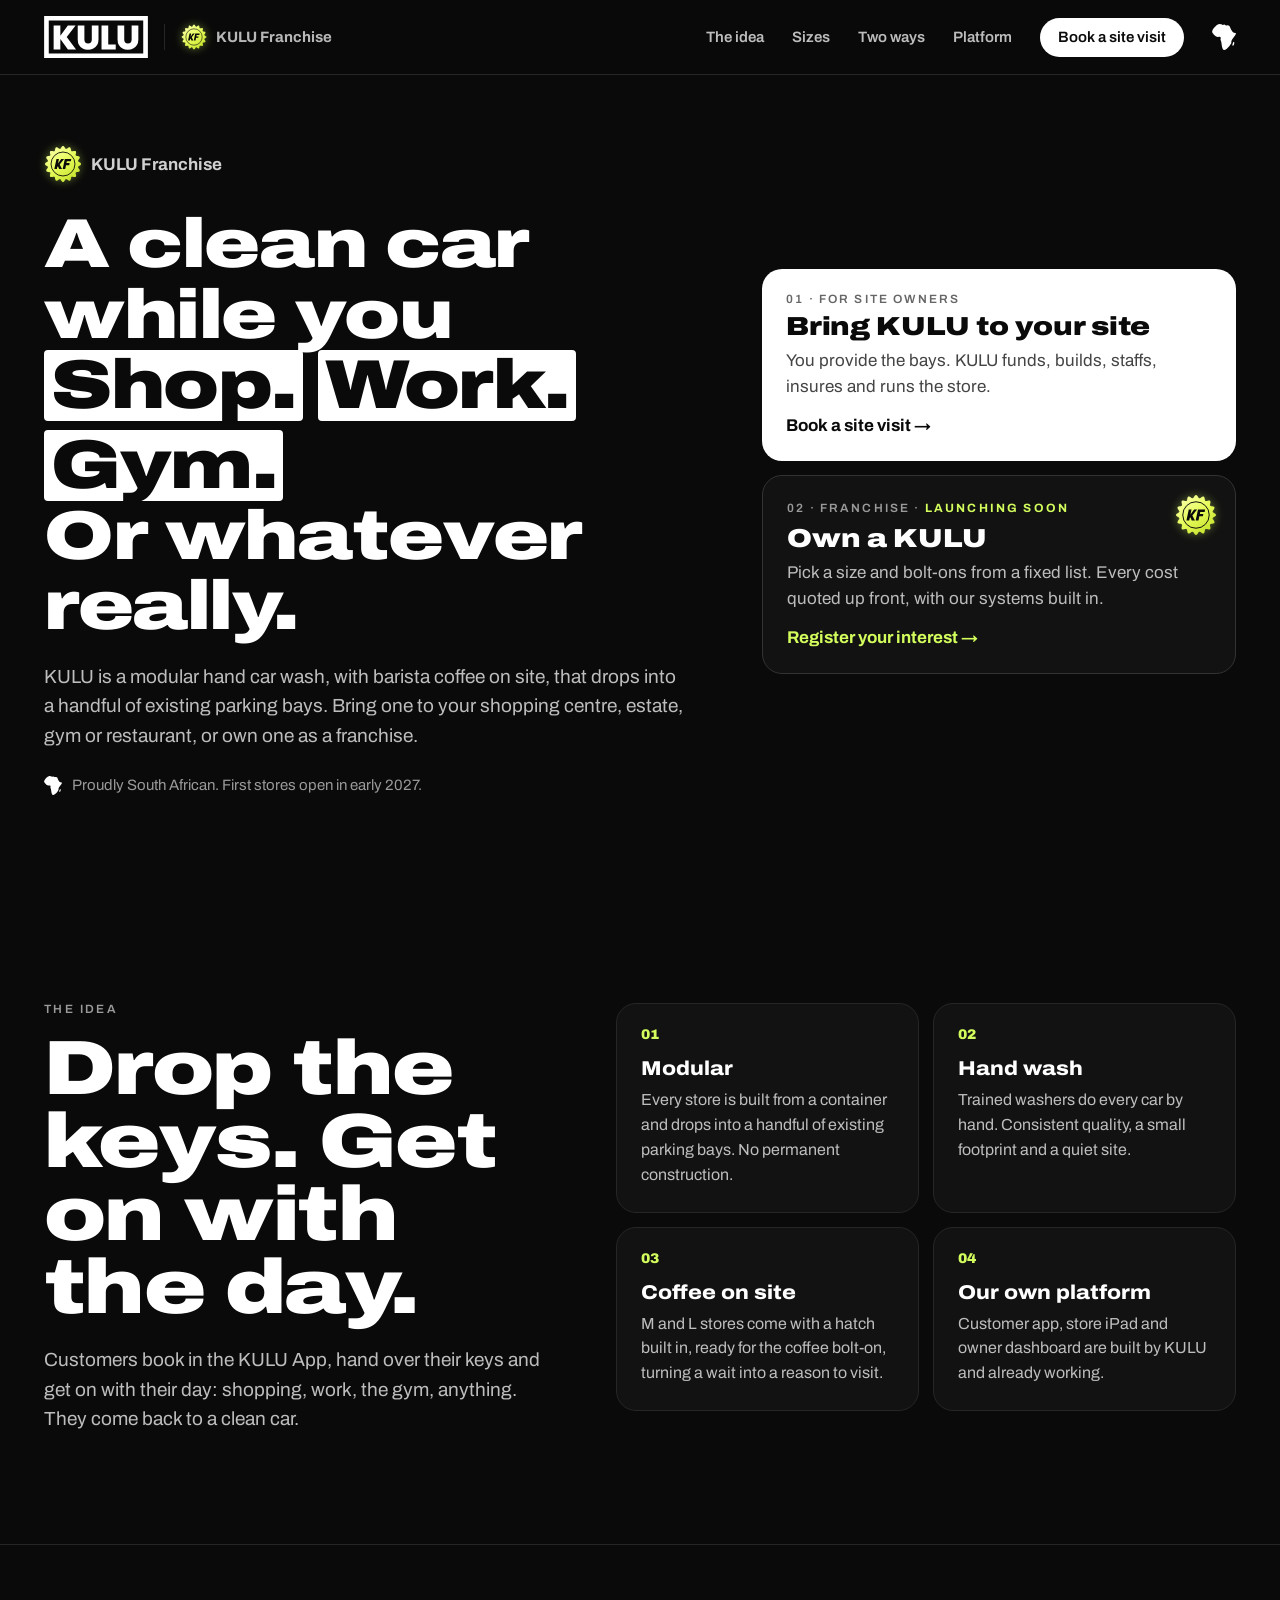
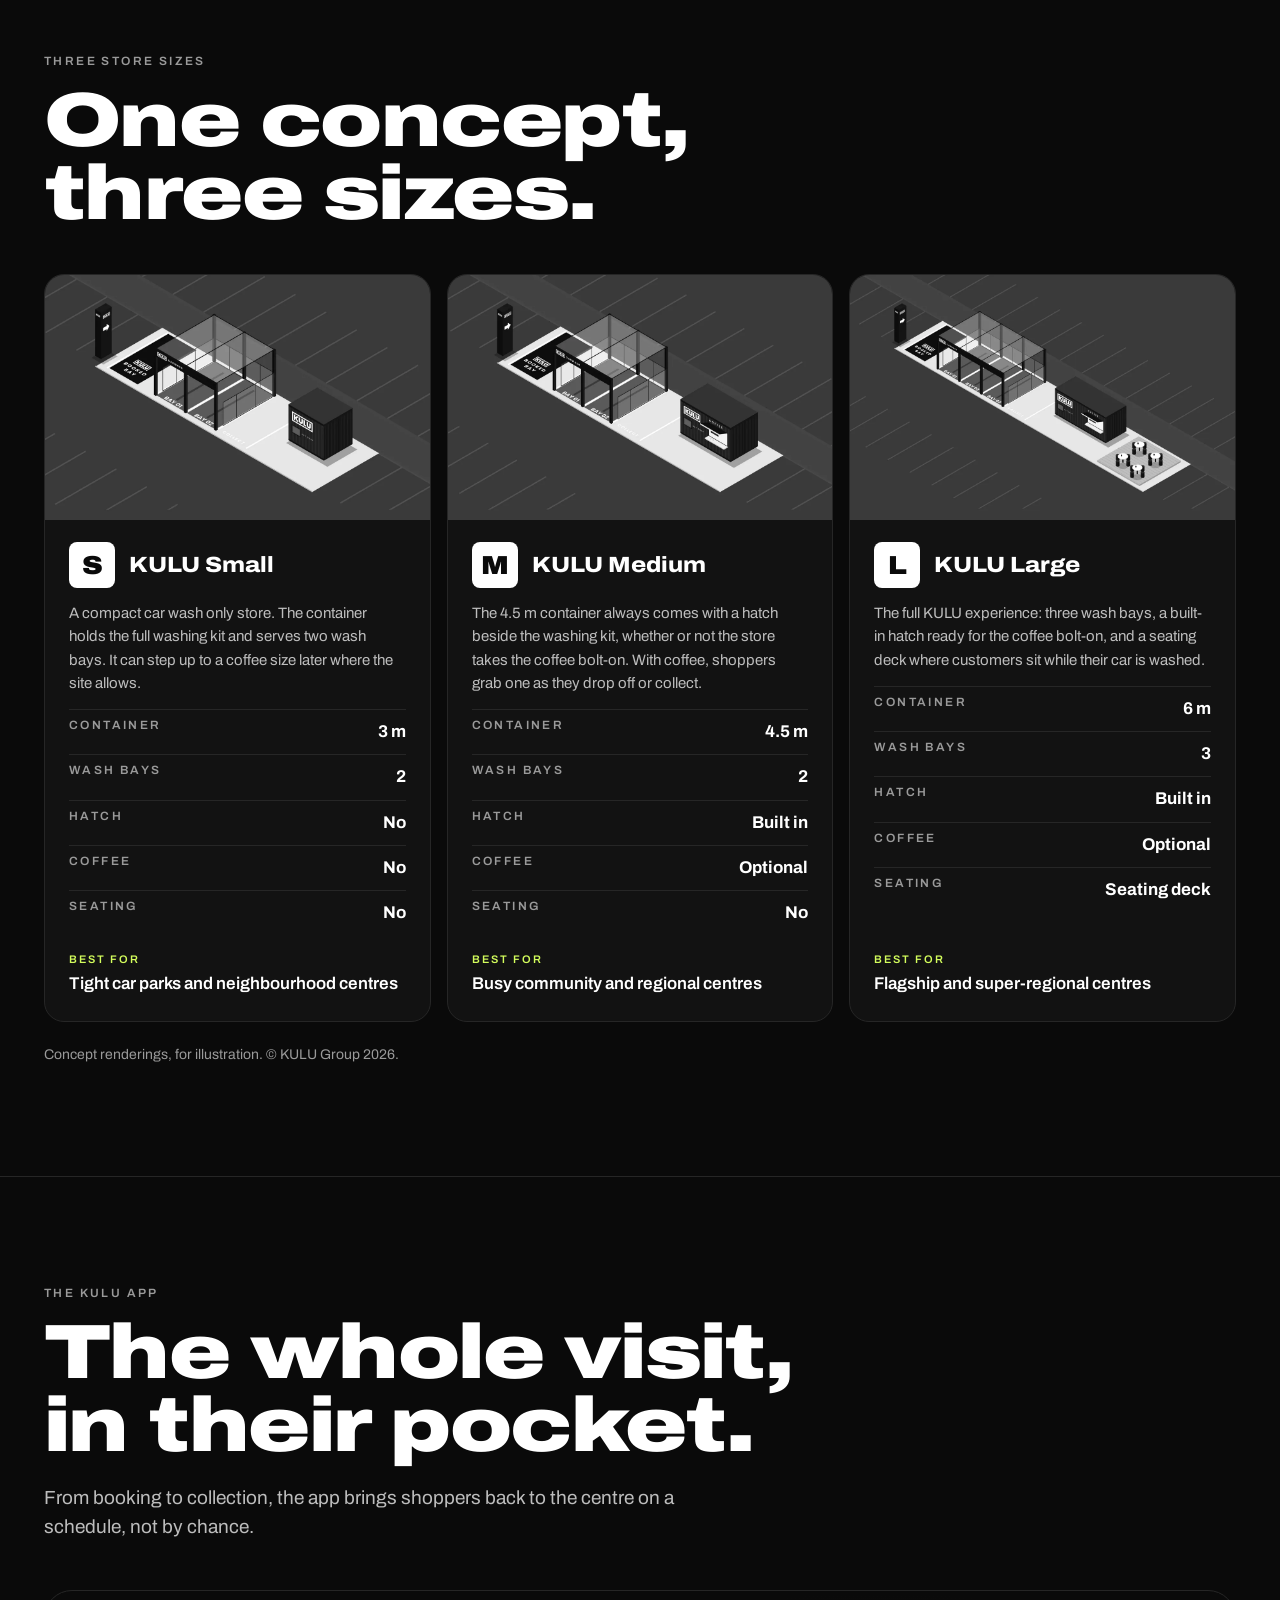
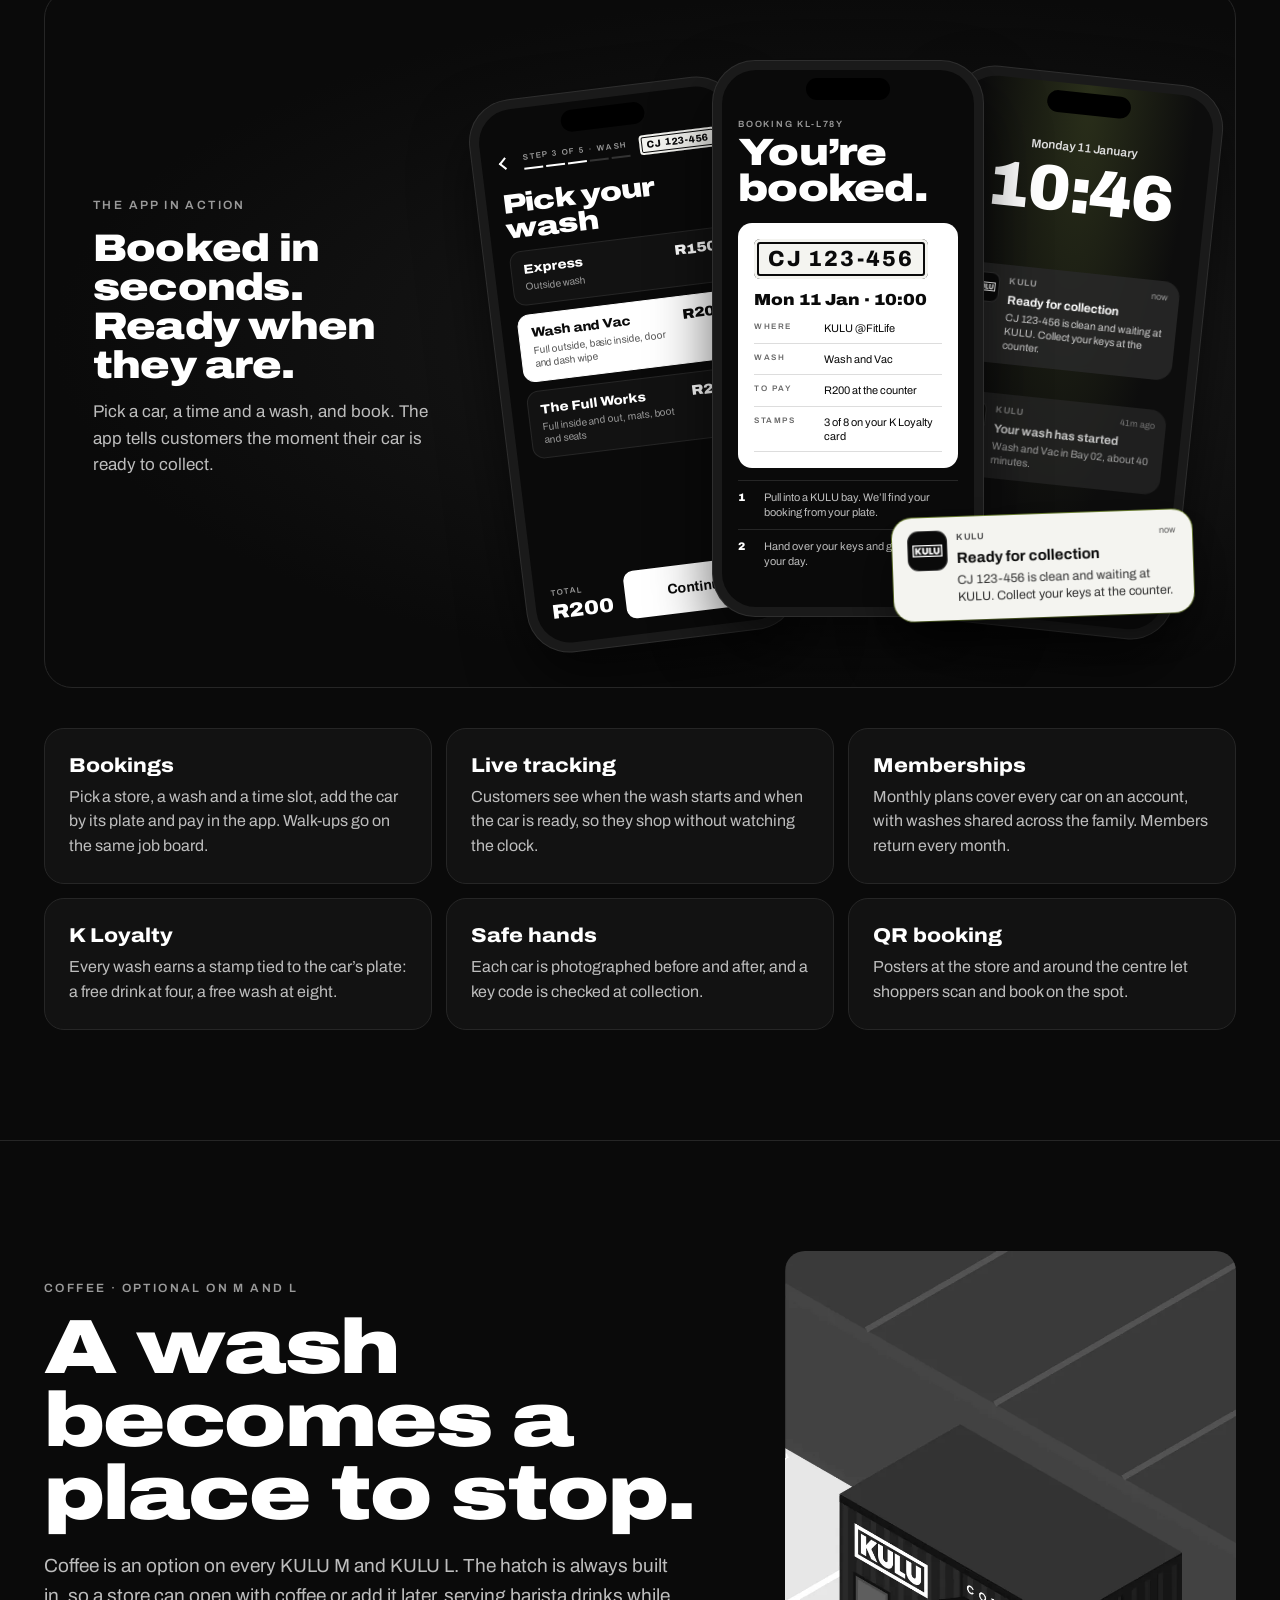
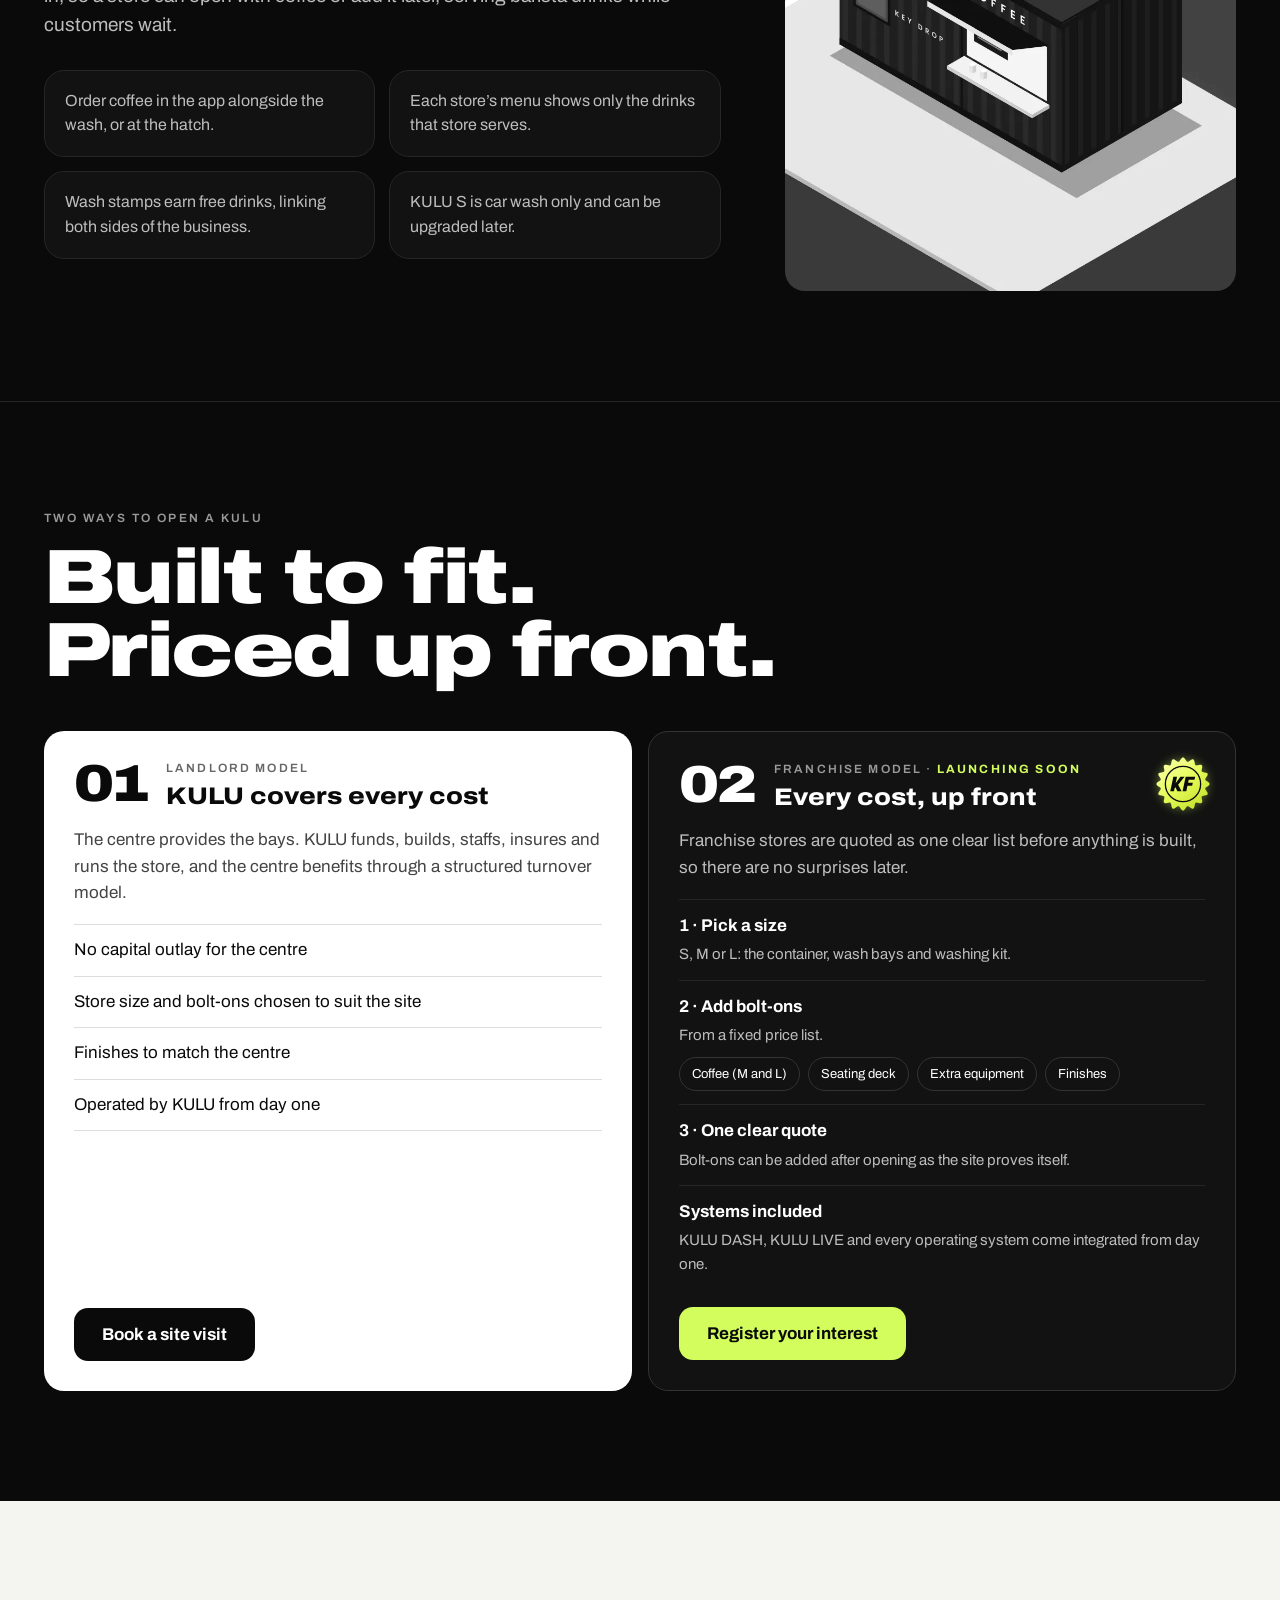
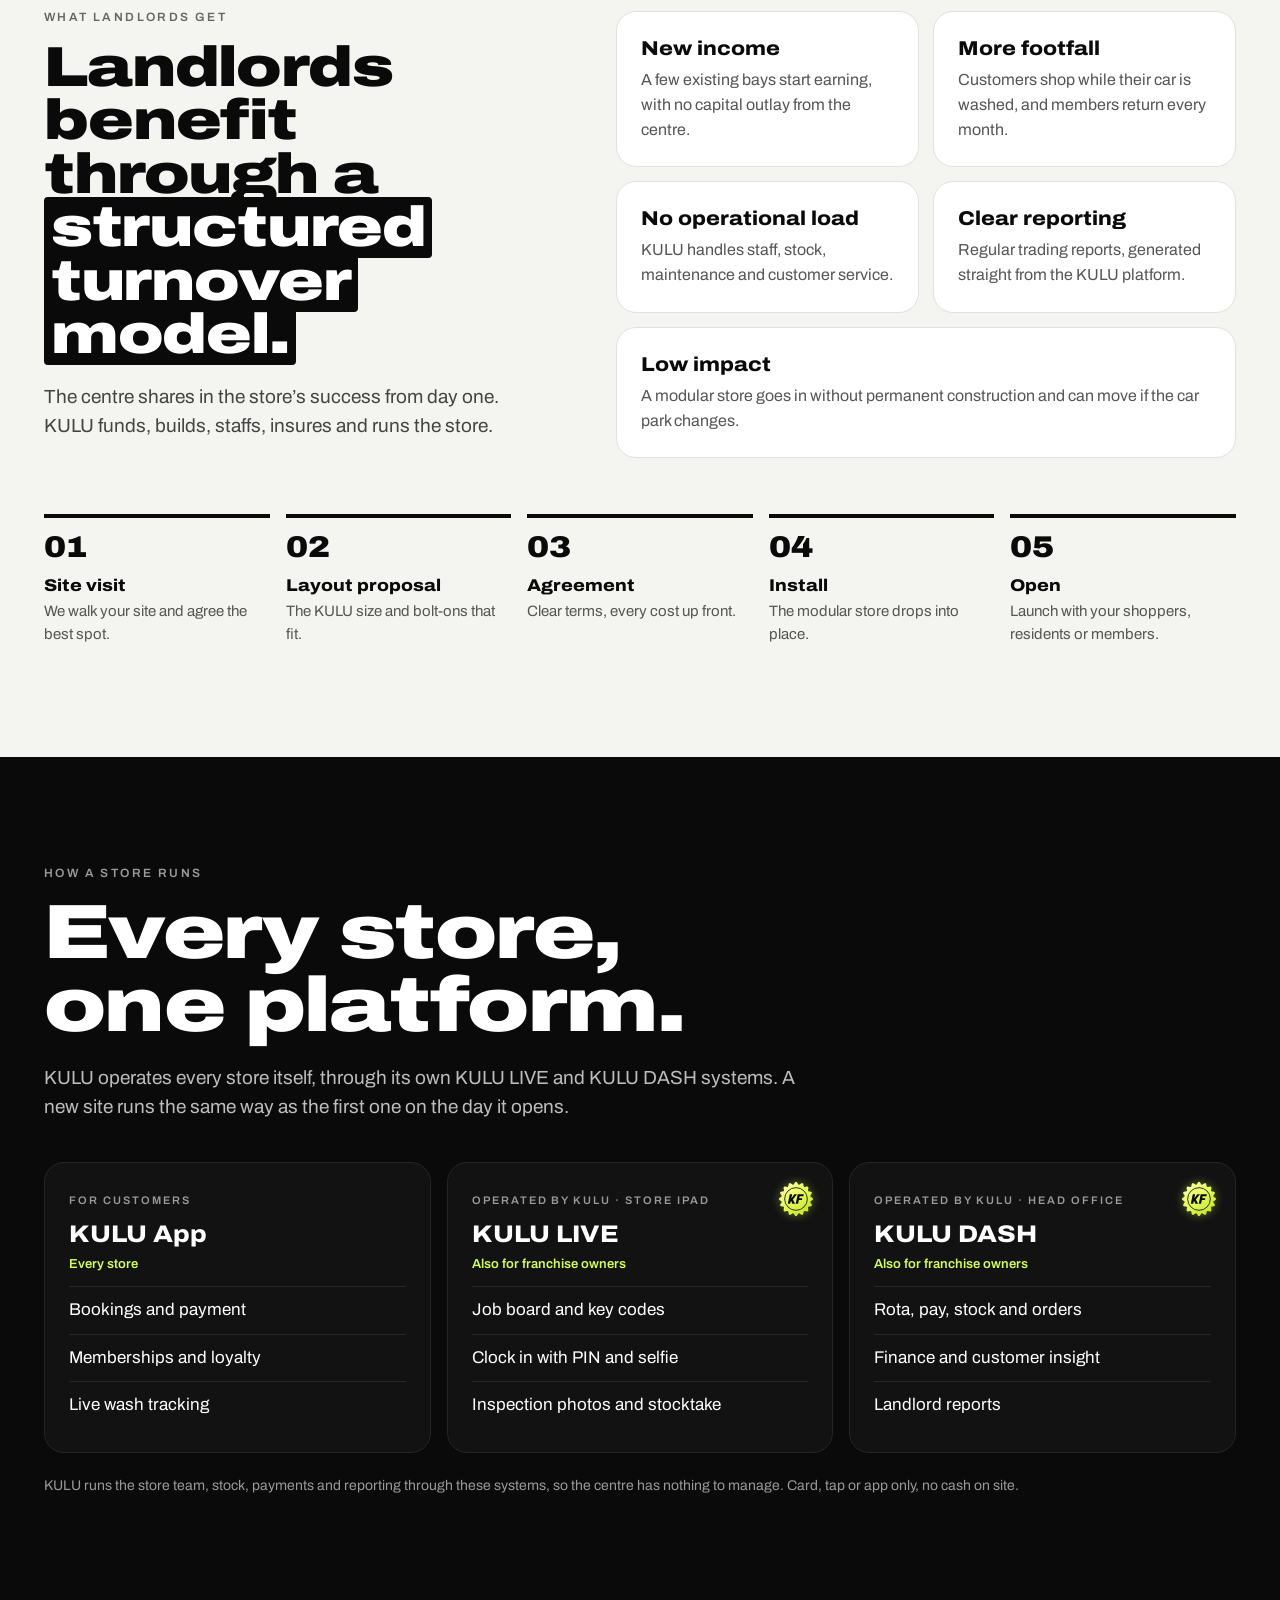
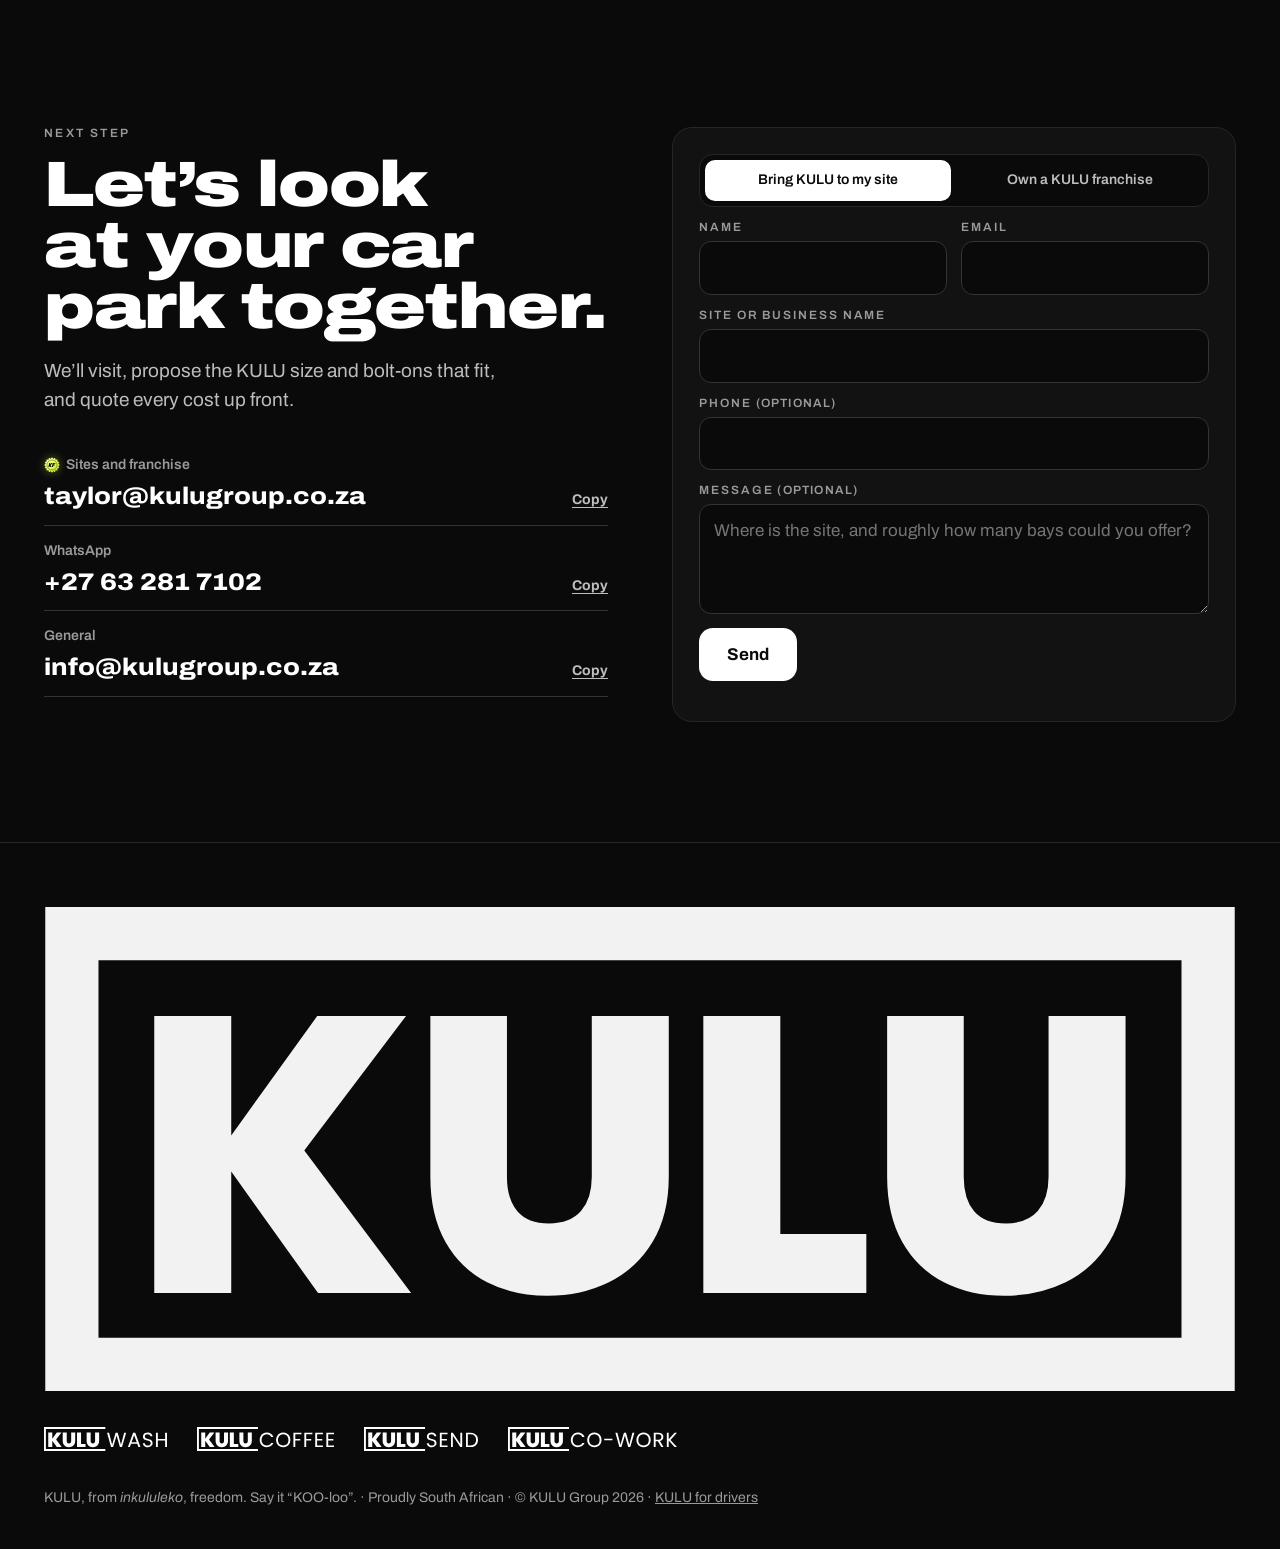
==== commit 25bc8738: "/ownerkulu: add app showcase with three phone mock-ups and a notification Pick your wash, You're boo" ====
--- a/ownerkulu/index.html
+++ b/ownerkulu/index.html
@@ -150,6 +150,51 @@
       <h2>The whole visit, in their pocket.</h2>
       <p class="lede">From booking to collection, the app brings shoppers back to the centre on a schedule, not by chance.</p>
     </div>
+    <div class="showcase">
+      <div class="show-copy">
+        <p class="k">The app in action</p>
+        <h3>Booked in seconds. Ready when they are.</h3>
+        <p>Pick a car, a time and a wash, and book. The app tells customers the moment their car is ready to collect.</p>
+      </div>
+      <div class="phones" aria-hidden="true">
+        <!-- 1: pick your wash -->
+        <div class="phone p1"><div class="screen">
+          <div class="appbar"><span class="back"></span><div class="stepper"><span class="lab">Step 3 of 5 · Wash</span><span class="bars"><i class="on"></i><i class="on"></i><i class="on"></i><i></i><i></i></span></div><span class="plate sm">CJ 123-456</span></div>
+          <p class="s-title">Pick your wash</p>
+          <div class="opt-w"><div><b>Express</b><span>Outside wash</span></div><strong>R150</strong></div>
+          <div class="opt-w on"><div><b>Wash and Vac</b><span>Full outside, basic inside, door and dash wipe</span></div><strong>R200</strong></div>
+          <div class="opt-w"><div><b>The Full Works</b><span>Full inside and out, mats, boot and seats</span></div><strong>R250</strong></div>
+          <div class="s-foot"><div><span>Total</span><b>R200</b></div><div class="s-btn">Continue</div></div>
+        </div></div>
+        <!-- 2: booked -->
+        <div class="phone p2"><div class="screen">
+          <p class="s-k">Booking KL-L78Y</p>
+          <p class="s-title xl">You’re booked.</p>
+          <div class="s-ticket">
+            <span class="plate">CJ 123-456</span>
+            <p class="when">Mon 11 Jan · 10:00</p>
+            <dl>
+              <div><dt>Where</dt><dd>KULU @FitLife</dd></div>
+              <div><dt>Wash</dt><dd>Wash and Vac</dd></div>
+              <div><dt>To pay</dt><dd>R200 at the counter</dd></div>
+              <div><dt>Stamps</dt><dd>3 of 8 on your K Loyalty card</dd></div>
+            </dl>
+          </div>
+          <ol class="s-steps"><li><b>1</b>Pull into a KULU bay. We’ll find your booking from your plate.</li><li><b>2</b>Hand over your keys and get on with your day.</li></ol>
+        </div></div>
+        <!-- 3: lock screen notifications -->
+        <div class="phone p3"><div class="screen lock">
+          <p class="l-date">Monday 11 January</p>
+          <p class="l-time">10:46</p>
+          <div class="notes">
+            <div class="note"><span class="ic"><img src="/assets/logos/kulu-logo-white.svg" alt="" width="606" height="246"></span><div><p class="nt"><b>KULU</b><i>now</i></p><b>Ready for collection</b><span>CJ 123-456 is clean and waiting at KULU. Collect your keys at the counter.</span></div></div>
+            <div class="note dim"><span class="ic"><img src="/assets/logos/kulu-logo-white.svg" alt="" width="606" height="246"></span><div><p class="nt"><b>KULU</b><i>41m ago</i></p><b>Your wash has started</b><span>Wash and Vac in Bay 02, about 40 minutes.</span></div></div>
+          </div>
+        </div></div>
+        <!-- floating notification -->
+        <div class="toast"><span class="ic"><img src="/assets/logos/kulu-logo-white.svg" alt="" width="606" height="246"></span><div><p class="nt"><b>KULU</b><i>now</i></p><b>Ready for collection</b><span>CJ 123-456 is clean and waiting at KULU. Collect your keys at the counter.</span></div></div>
+      </div>
+    </div>
     <div class="grid3">
       <div class="tile"><h3>Bookings</h3><p>Pick a store, a wash and a time slot, add the car by its plate and pay in the app. Walk-ups go on the same job board.</p></div>
       <div class="tile"><h3>Live tracking</h3><p>Customers see when the wash starts and when the car is ready, so they shop without watching the clock.</p></div>
--- a/css/own.css
+++ b/css/own.css
@@ -145,3 +145,58 @@
 .landlords h2{font-size:clamp(34px,4.4vw,62px)}
 .pill .sm{display:none}
 @media (max-width:600px){.pill .lg{display:none}.pill .sm{display:inline}}
+
+/* app showcase: three phones like the pitch deck */
+.showcase{margin-top:48px;display:grid;grid-template-columns:minmax(0,.7fr) minmax(0,1.3fr);gap:clamp(24px,4vw,56px);align-items:center;background:radial-gradient(ellipse at 70% 50%,#1b1b1b,var(--bg) 70%);border:1px solid var(--line);border-radius:28px;padding:clamp(24px,4vw,48px);overflow:hidden}
+.show-copy h3{font:900 clamp(28px,3vw,40px)/1.02 var(--wide);font-stretch:118%;letter-spacing:-.02em}
+.show-copy>p:not(.k){margin-top:14px;color:var(--grey2)}
+.phones{position:relative;display:flex;justify-content:center;align-items:center;height:600px;zoom:var(--z,1)}
+.phones .phone{position:absolute;width:270px;aspect-ratio:9/18.5;padding:9px;border-radius:42px;box-shadow:0 0 0 1px #2e2e2e,0 30px 60px rgba(0,0,0,.6)}
+.phones .screen{border-radius:34px;padding:20px 16px 16px}
+.phones .p1{transform:translateX(-215px) translateY(26px) rotate(-7deg);z-index:1}
+.phones .p2{z-index:3}
+.phones .p3{transform:translateX(215px) translateY(14px) rotate(6deg);z-index:2}
+/* pick your wash */
+.opt-w{margin-top:9px;display:flex;justify-content:space-between;gap:8px;align-items:flex-start;padding:11px 12px;border:1px solid var(--line);border-radius:12px;background:var(--card)}
+.opt-w b{display:block;font:800 13px/1.15 var(--wide);font-stretch:112%}
+.opt-w span{display:block;margin-top:3px;color:var(--grey);font-size:10px;line-height:1.3}
+.opt-w strong{font:900 14px/1 var(--wide);font-stretch:112%;white-space:nowrap}
+.opt-w.on{background:var(--white);color:var(--bg);border-color:var(--white)}
+.opt-w.on span{color:#555}
+.s-foot{margin-top:auto;display:flex;align-items:center;gap:12px}
+.s-foot>div:first-child{display:grid;gap:2px}
+.s-foot span{font-size:8px;letter-spacing:.18em;text-transform:uppercase;color:var(--grey);font-weight:600}
+.s-foot b{font:900 20px/1 var(--wide);font-stretch:112%}
+.s-foot .s-btn{flex:1;margin:0}
+/* booked */
+.s-steps{margin-top:12px;display:grid}
+.s-steps li{display:grid;grid-template-columns:18px 1fr;gap:8px;padding:9px 0;border-top:1px solid var(--line);font-size:11px;line-height:1.35;color:var(--grey2)}
+.s-steps b{color:var(--white);font-weight:900}
+/* lock screen */
+.lock{background:radial-gradient(ellipse at 50% 0%,#2a2f1a,#0d0d0d 60%)!important;align-items:center;text-align:center}
+.l-date{margin-top:34px;font-weight:600;font-size:12px;color:#ddd}
+.l-time{font:900 64px/1 var(--wide);font-stretch:100%;letter-spacing:-.02em;margin-top:2px}
+.notes{margin-top:auto;width:100%;display:grid;gap:8px;text-align:left}
+.note,.toast{display:flex;gap:10px;align-items:flex-start;background:rgba(40,40,40,.86);border-radius:16px;padding:10px 11px;backdrop-filter:blur(8px);-webkit-backdrop-filter:blur(8px)}
+.note.dim{opacity:.75}
+.ic{width:28px;height:28px;flex:none;border-radius:7px;background:var(--bg);display:grid;place-items:center;box-shadow:0 0 0 1px #333}
+.ic img{width:22px;height:auto}
+.nt{display:flex;justify-content:space-between;gap:8px;font-size:9px;color:var(--grey);text-transform:uppercase;letter-spacing:.06em}
+.nt b{font-size:9px!important;color:var(--grey)!important;font-weight:700!important}
+.nt i{font-style:normal;text-transform:none;letter-spacing:0}
+.note>div,.toast>div{flex:1;min-width:0}
+.note>div>b,.toast>div>b{display:block;font-size:12px;font-weight:700;color:var(--white);margin-top:2px}
+.note>div>span,.toast>div>span{display:block;font-size:10.5px;line-height:1.35;color:#cfcfcf;margin-top:2px}
+/* floating notification, like the deck */
+.toast{position:absolute;z-index:4;right:-6px;bottom:22px;width:300px;background:#f4f4f0;color:var(--bg);border-radius:20px;padding:14px 16px;box-shadow:0 24px 50px rgba(0,0,0,.55),0 0 0 1px rgba(211,253,92,.5);transform:rotate(-2deg)}
+.toast .ic{width:38px;height:38px;border-radius:10px}.toast .ic img{width:30px}
+.toast .nt,.toast .nt b{color:#555!important}
+.toast>div>b{color:var(--bg);font-size:15px}
+.toast>div>span{color:#333;font-size:12.5px}
+
+@media (max-width:1100px){.showcase{grid-template-columns:minmax(0,1fr)}.phones{--z:.9}}
+@media (max-width:760px){.phones{--z:.62}}
+@media (max-width:480px){.phones{--z:.5}.showcase{padding:24px 18px}}
+@media (max-width:380px){.phones{--z:.45}}
+.lock .notes{margin-top:26px}
+.phones .s-ticket .when{font-size:16px;white-space:nowrap}
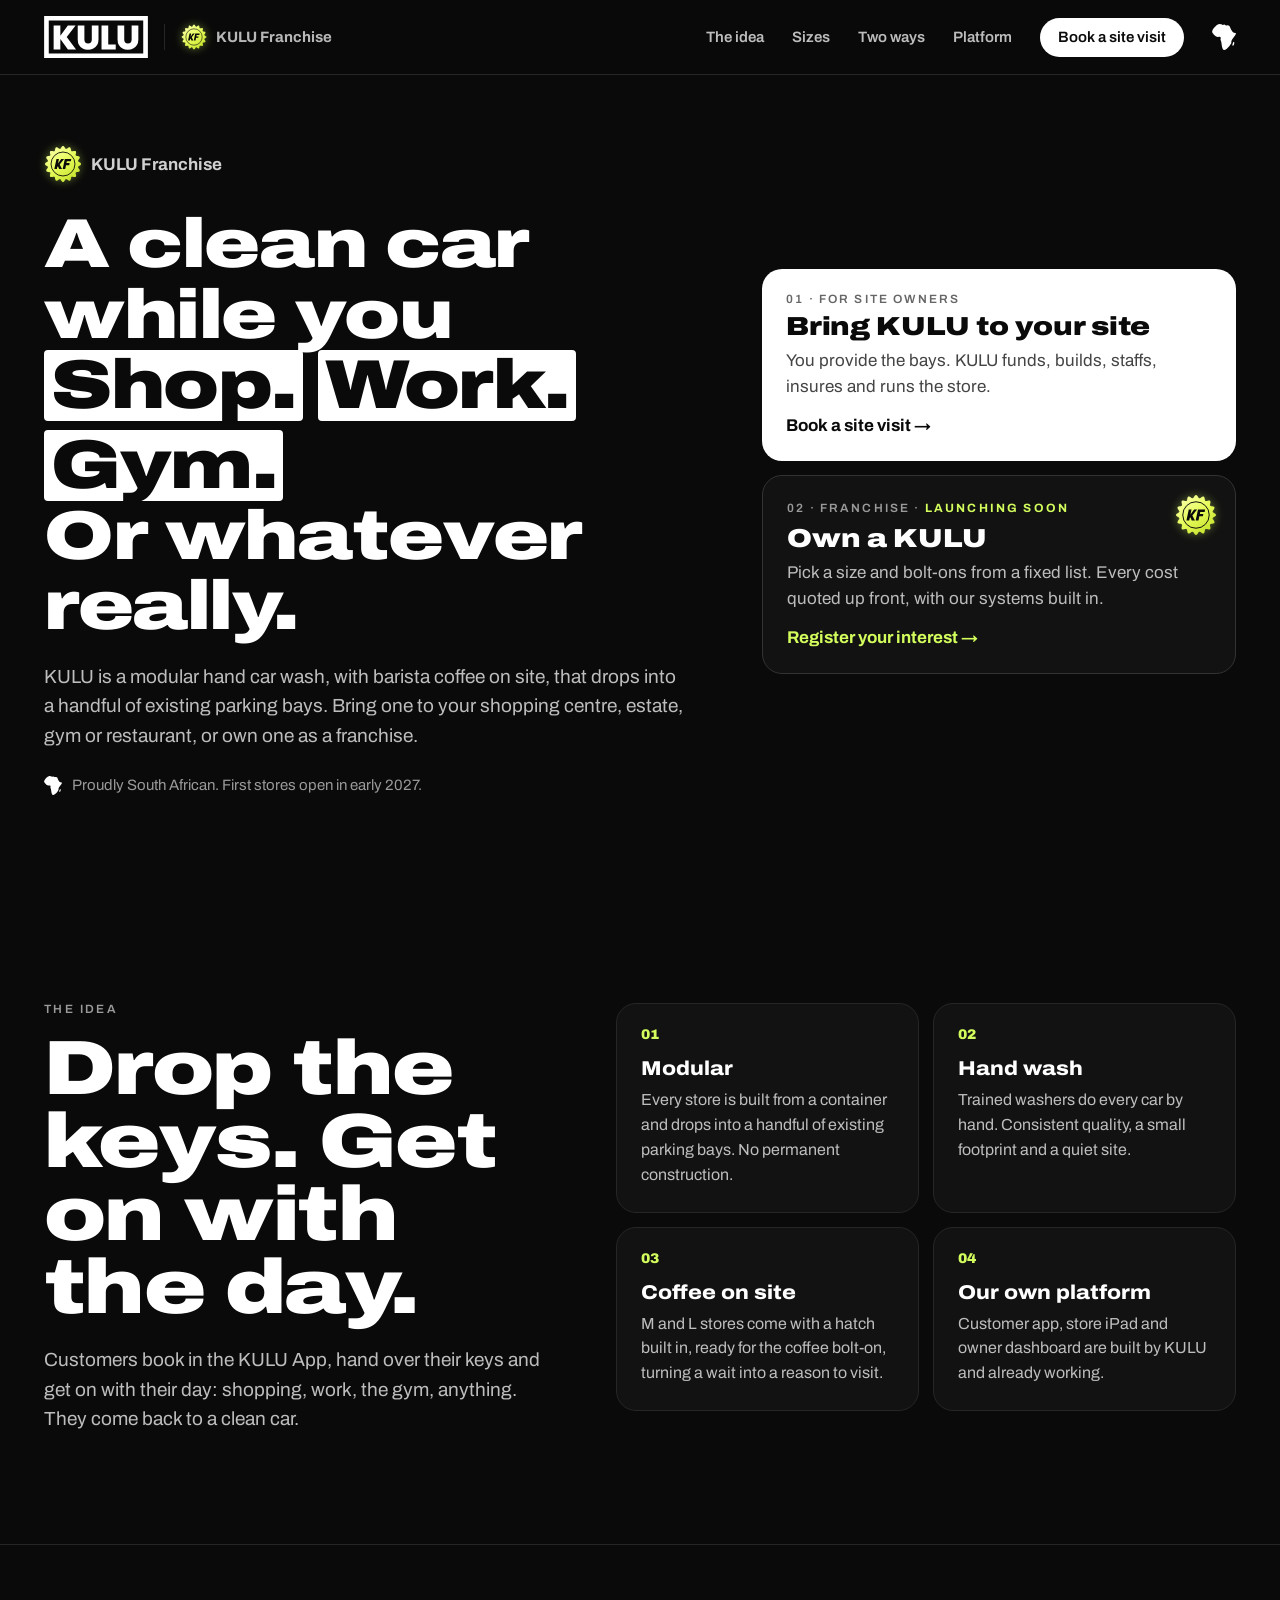
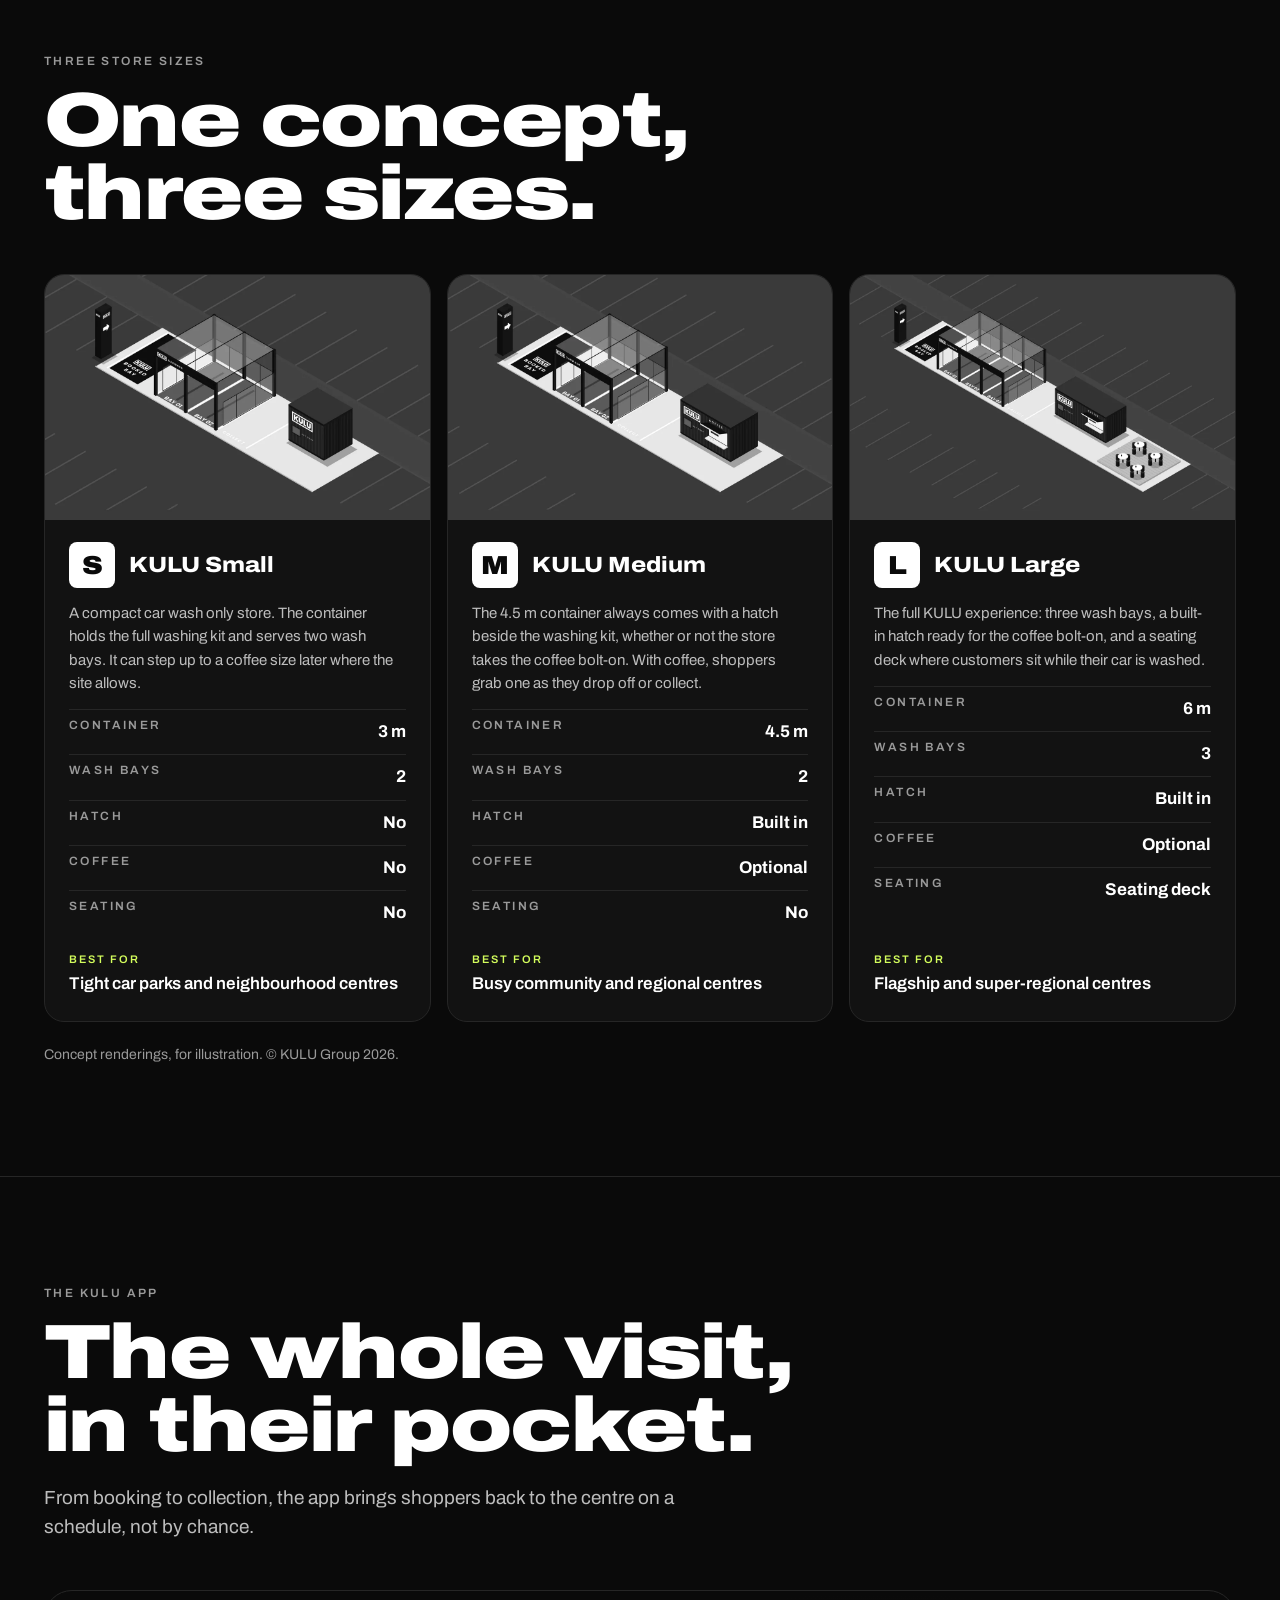
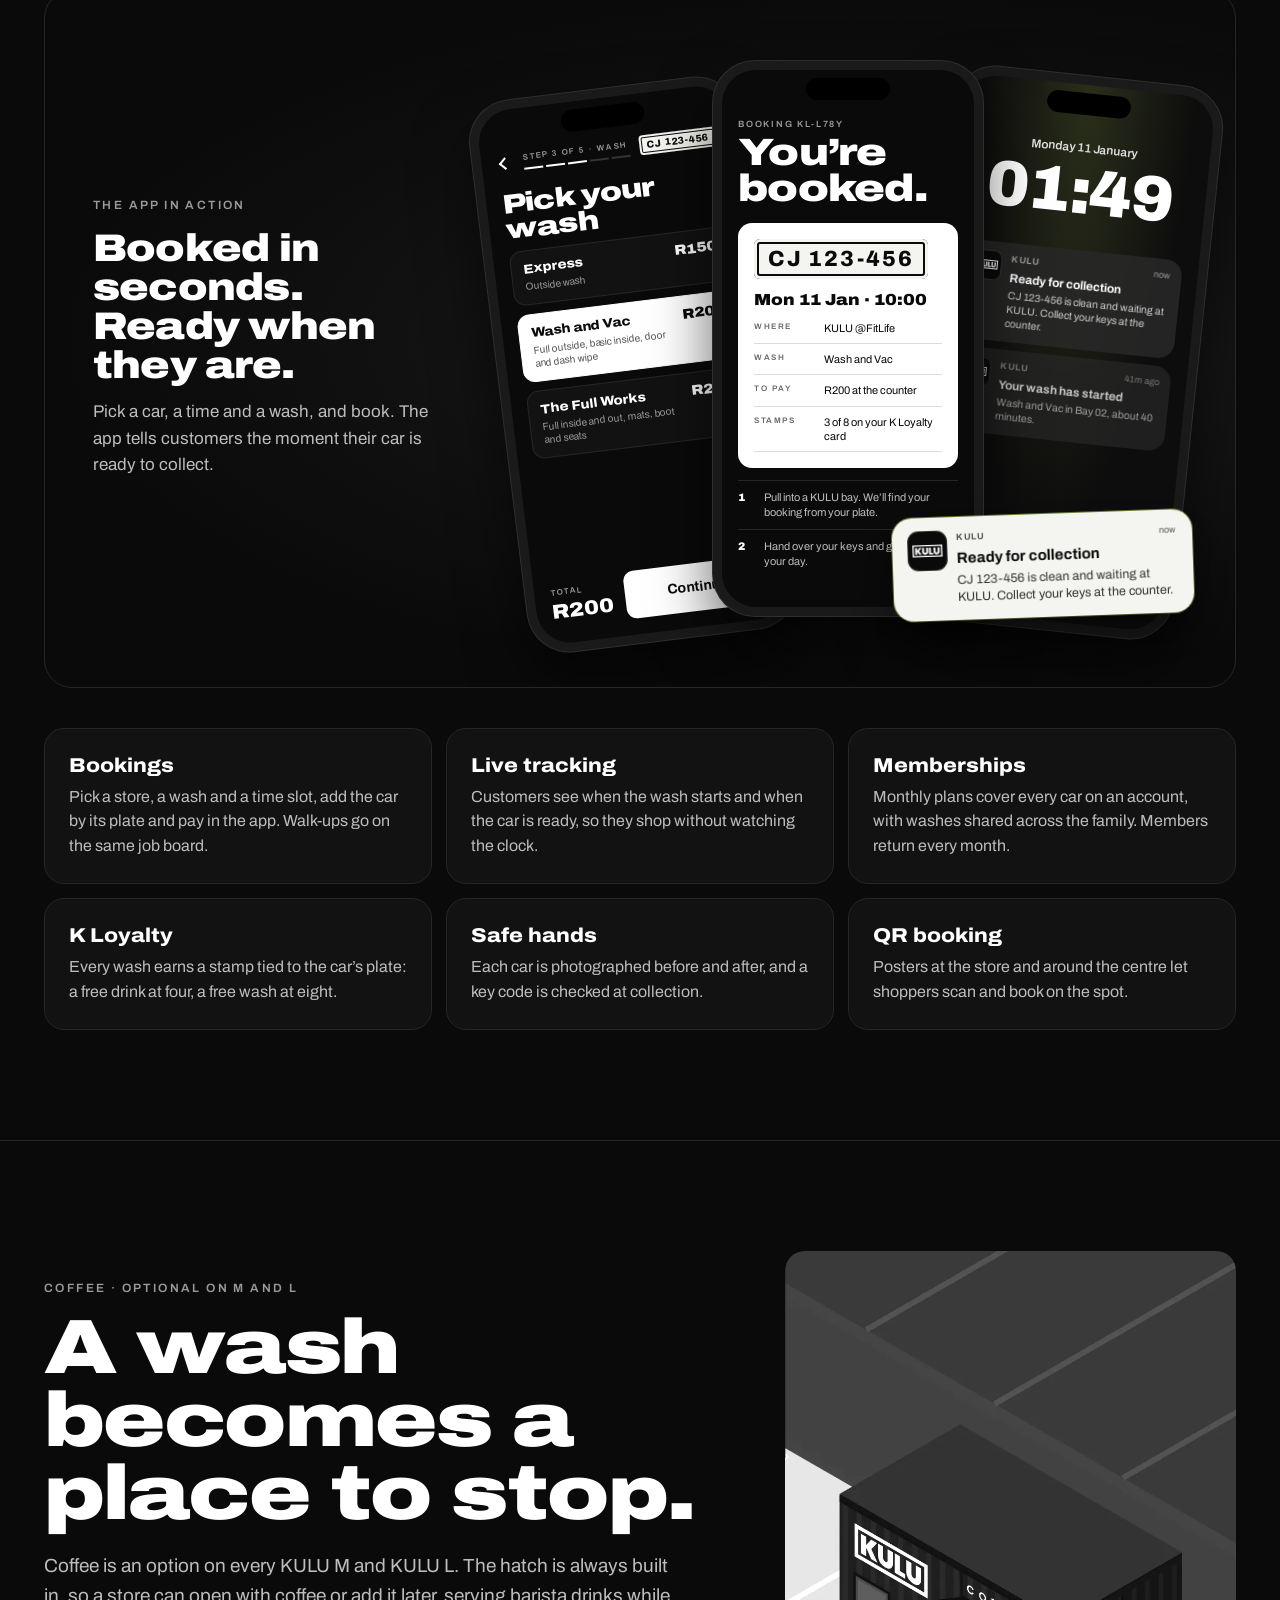
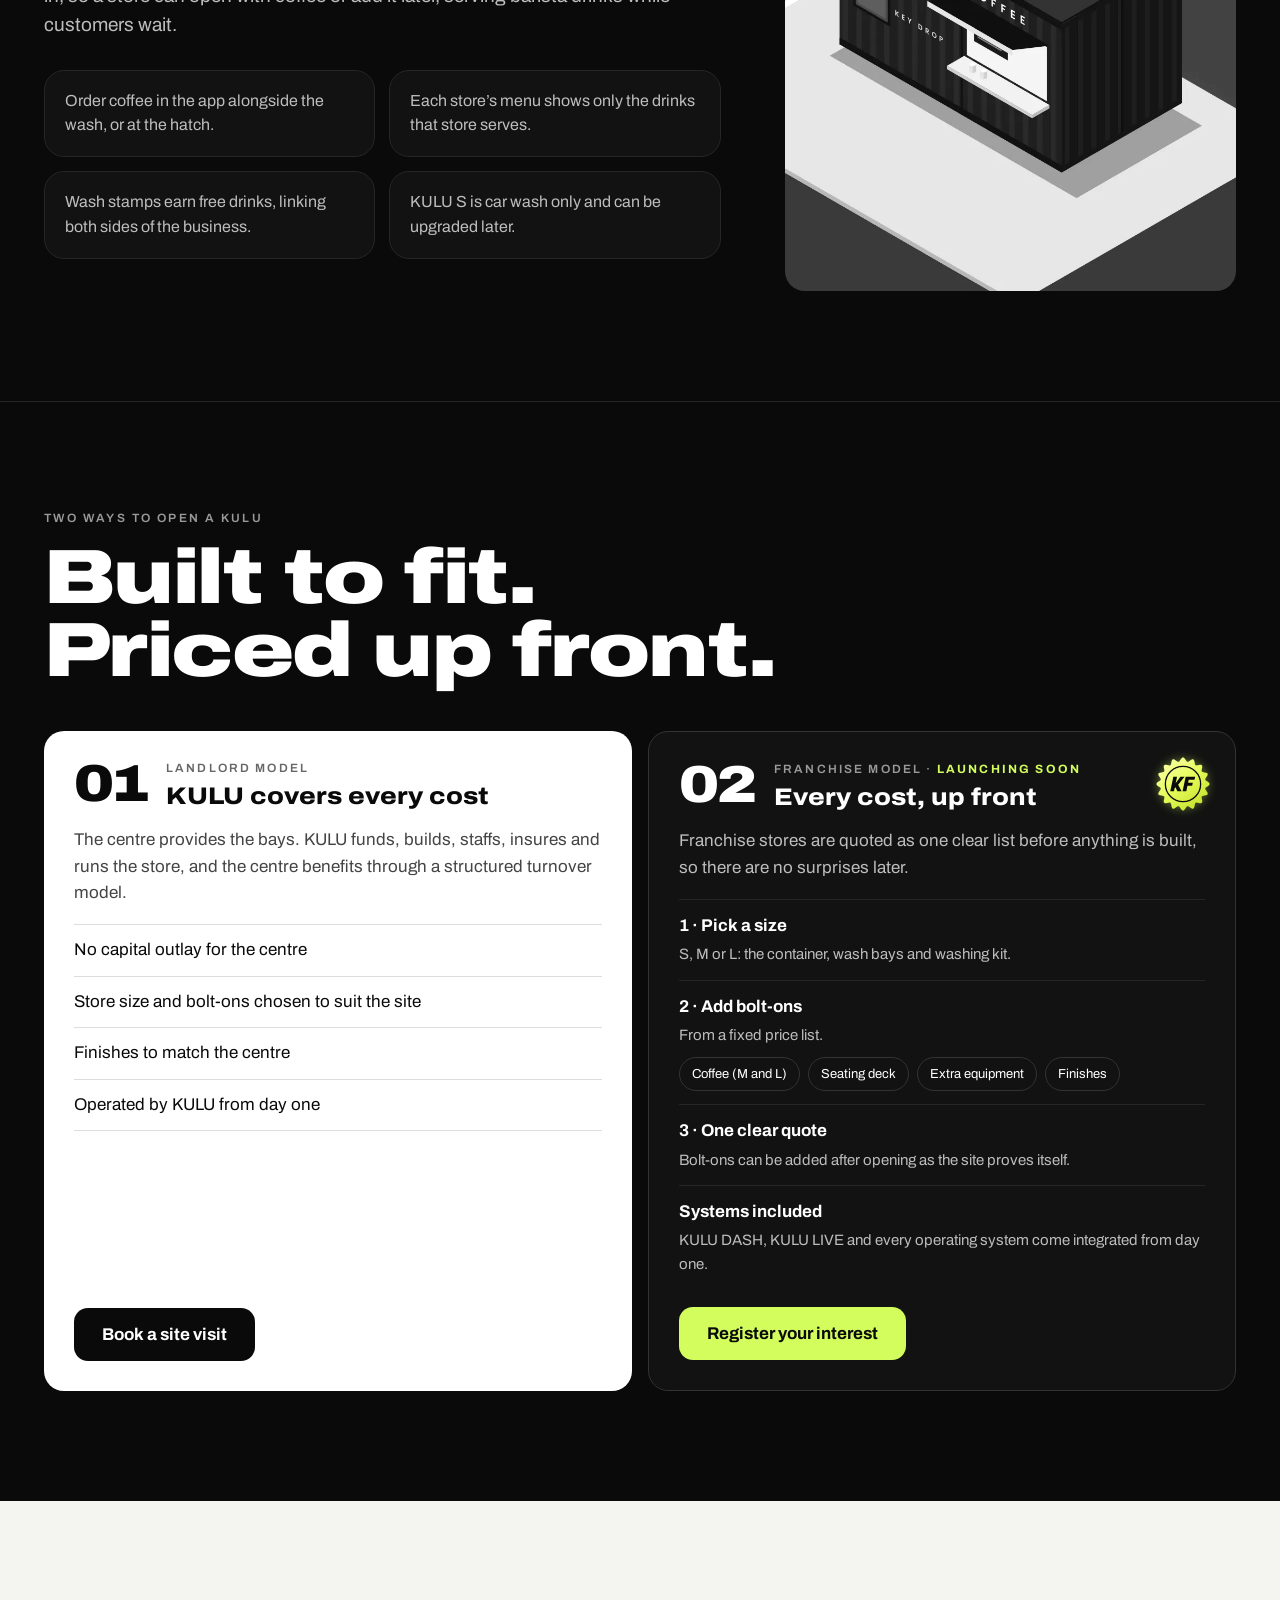
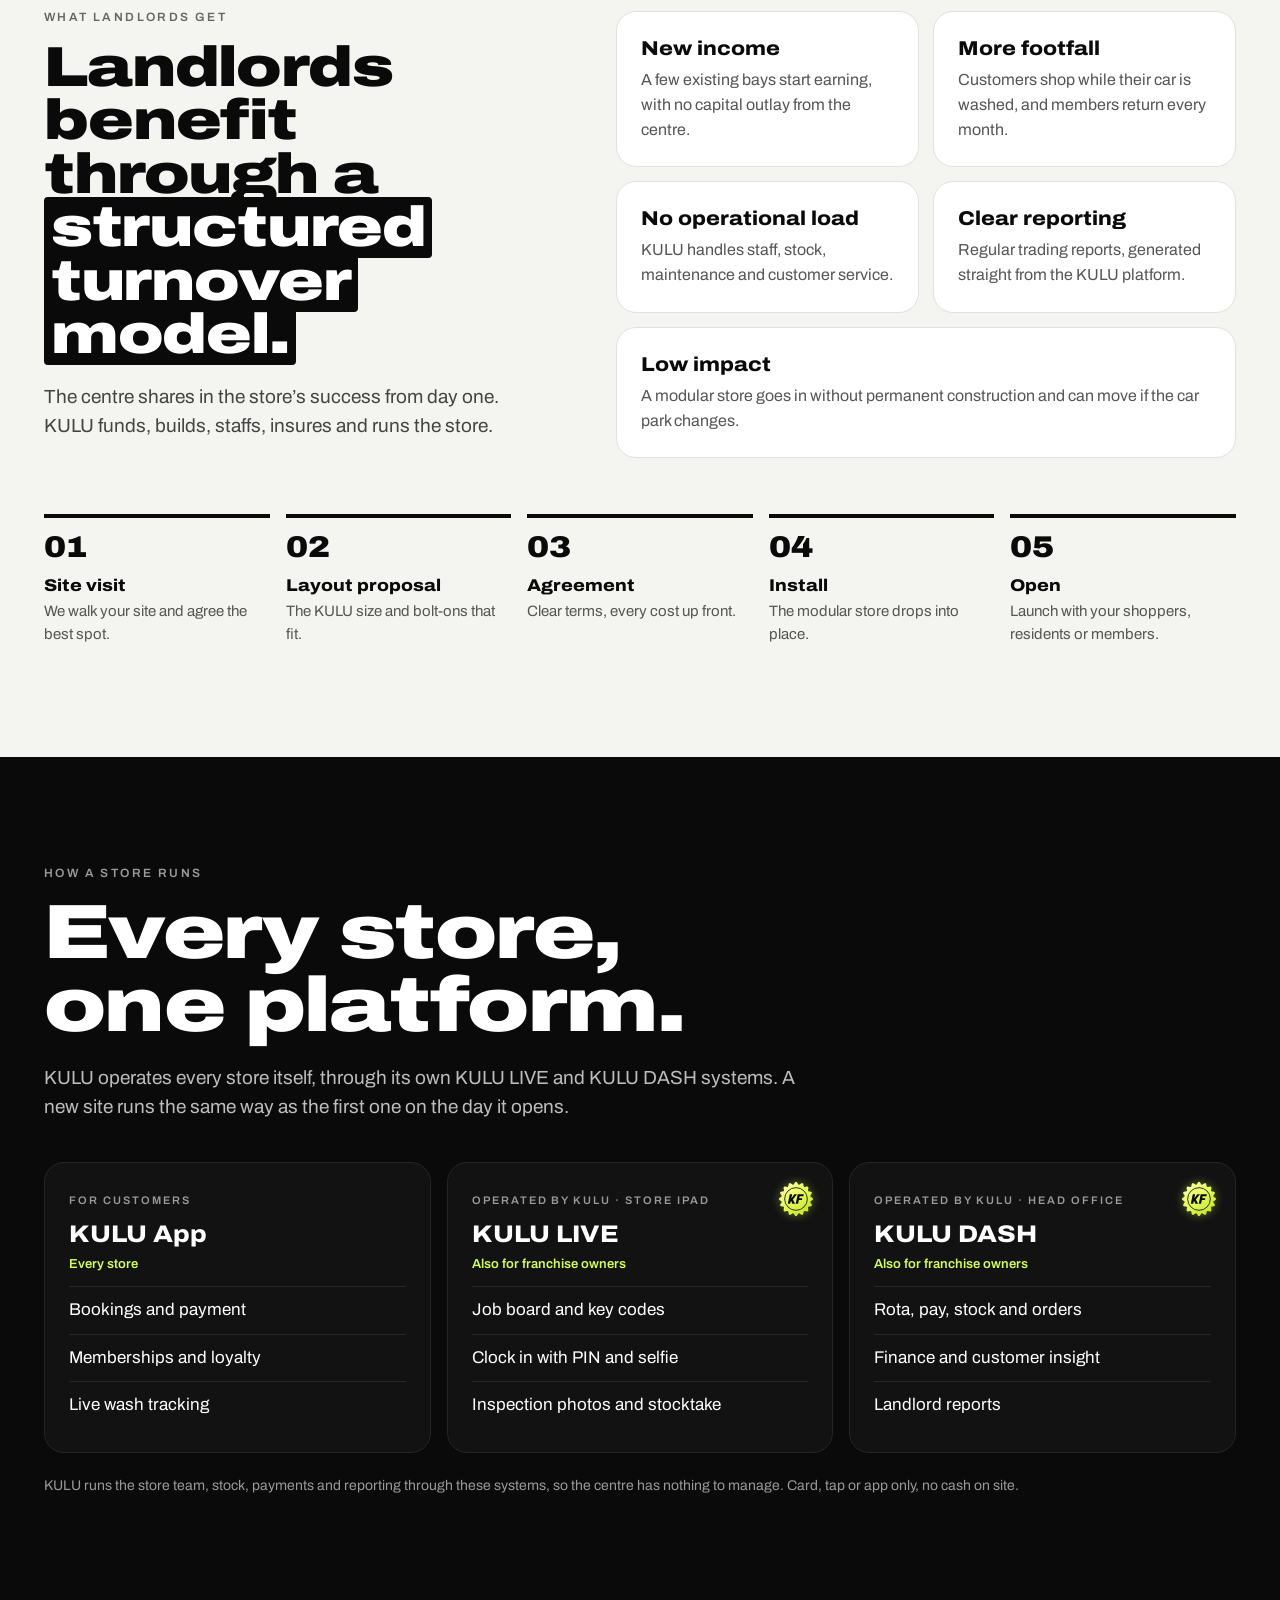
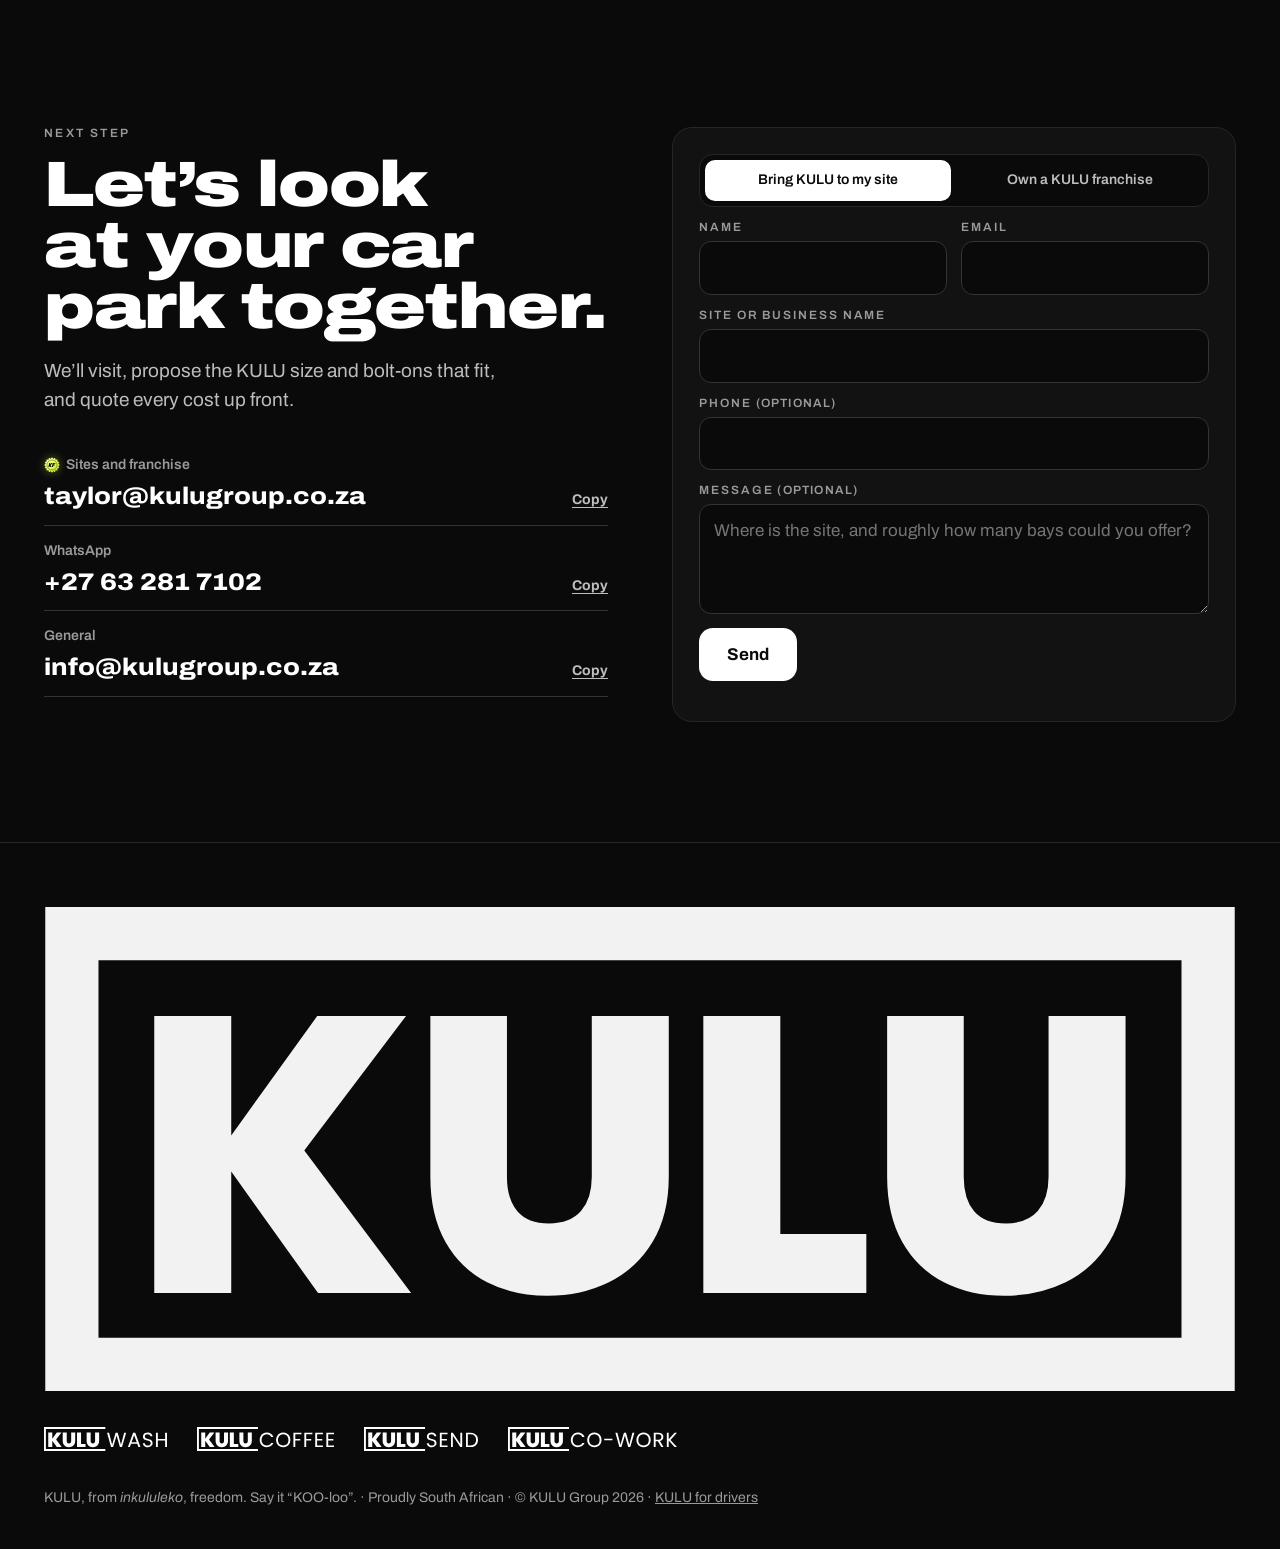
==== commit afa567d8: "Homepage hero: booking phone behind a lock-screen phone with notifications Lock screens read 01:49 o" ====
--- a/ownerkulu/index.html
+++ b/ownerkulu/index.html
@@ -185,10 +185,10 @@
         <!-- 3: lock screen notifications -->
         <div class="phone p3"><div class="screen lock">
           <p class="l-date">Monday 11 January</p>
-          <p class="l-time">10:46</p>
+          <p class="l-time">01:49</p>
           <div class="notes">
-            <div class="note"><span class="ic"><img src="/assets/logos/kulu-logo-white.svg" alt="" width="606" height="246"></span><div><p class="nt"><b>KULU</b><i>now</i></p><b>Ready for collection</b><span>CJ 123-456 is clean and waiting at KULU. Collect your keys at the counter.</span></div></div>
-            <div class="note dim"><span class="ic"><img src="/assets/logos/kulu-logo-white.svg" alt="" width="606" height="246"></span><div><p class="nt"><b>KULU</b><i>41m ago</i></p><b>Your wash has started</b><span>Wash and Vac in Bay 02, about 40 minutes.</span></div></div>
+            <div class="ntf"><span class="ic"><img src="/assets/logos/kulu-logo-white.svg" alt="" width="606" height="246"></span><div><p class="nt"><b>KULU</b><i>now</i></p><b>Ready for collection</b><span>CJ 123-456 is clean and waiting at KULU. Collect your keys at the counter.</span></div></div>
+            <div class="ntf dim"><span class="ic"><img src="/assets/logos/kulu-logo-white.svg" alt="" width="606" height="246"></span><div><p class="nt"><b>KULU</b><i>41m ago</i></p><b>Your wash has started</b><span>Wash and Vac in Bay 02, about 40 minutes.</span></div></div>
           </div>
         </div></div>
         <!-- floating notification -->
--- a/css/app-landing.css
+++ b/css/app-landing.css
@@ -284,7 +284,6 @@
 @media (max-width:900px){
   .hero .in,.how .in,.faq .in,.contact .in,.fgrid{grid-template-columns:minmax(0,1fr)}
   .hero .in{padding-block:40px 72px}
-  .hero-phone{width:min(84%,320px)}
   .how .phone{width:min(84%,320px)}
   .wgrid,.tgrid{grid-template-columns:minmax(0,1fr)}
   .extras,.more .in{grid-template-columns:minmax(0,1fr)}
@@ -392,3 +391,57 @@
 .btn.own{gap:10px}.btn.own .kf{width:24px;height:24px}
 .mnav a.own{display:flex;gap:12px}.mnav .kf{width:26px;height:26px}
 .line span.own{gap:6px}.line .kf{width:16px;height:16px}
+
+/* phone mock-up screens shared by the homepage and /ownerkulu */
+/* pick your wash */
+.opt-w{margin-top:9px;display:flex;justify-content:space-between;gap:8px;align-items:flex-start;padding:11px 12px;border:1px solid var(--line);border-radius:12px;background:var(--card)}
+.opt-w b{display:block;font:800 13px/1.15 var(--wide);font-stretch:112%}
+.opt-w span{display:block;margin-top:3px;color:var(--grey);font-size:10px;line-height:1.3}
+.opt-w strong{font:900 14px/1 var(--wide);font-stretch:112%;white-space:nowrap}
+.opt-w.on{background:var(--white);color:var(--bg);border-color:var(--white)}
+.opt-w.on span{color:#555}
+.s-foot{margin-top:auto;display:flex;align-items:center;gap:12px}
+.s-foot>div:first-child{display:grid;gap:2px}
+.s-foot span{font-size:8px;letter-spacing:.18em;text-transform:uppercase;color:var(--grey);font-weight:600}
+.s-foot b{font:900 20px/1 var(--wide);font-stretch:112%}
+.s-foot .s-btn{flex:1;margin:0}
+/* booked */
+.s-steps{margin-top:12px;display:grid}
+.s-steps li{display:grid;grid-template-columns:18px 1fr;gap:8px;padding:9px 0;border-top:1px solid var(--line);font-size:11px;line-height:1.35;color:var(--grey2)}
+.s-steps b{color:var(--white);font-weight:900}
+/* lock screen */
+.lock{background:radial-gradient(ellipse at 50% 0%,#2a2f1a,#0d0d0d 60%)!important;align-items:center;text-align:center}
+.l-date{margin-top:34px;font-weight:600;font-size:12px;color:#ddd}
+.l-time{font:900 64px/1 var(--wide);font-stretch:100%;letter-spacing:-.02em;margin-top:2px}
+.notes{margin-top:auto;width:100%;display:grid;gap:8px;text-align:left}
+.ntf,.toast{display:flex;gap:10px;align-items:flex-start;background:rgba(40,40,40,.86);border-radius:16px;padding:10px 11px;backdrop-filter:blur(8px);-webkit-backdrop-filter:blur(8px)}
+.ntf.dim{opacity:.75}
+.ic{width:28px;height:28px;flex:none;border-radius:7px;background:var(--bg);display:grid;place-items:center;box-shadow:0 0 0 1px #333}
+.ic img{width:22px;height:auto}
+.nt{display:flex;justify-content:space-between;gap:8px;font-size:9px;color:var(--grey);text-transform:uppercase;letter-spacing:.06em}
+.nt b{font-size:9px!important;color:var(--grey)!important;font-weight:700!important}
+.nt i{font-style:normal;text-transform:none;letter-spacing:0}
+.ntf>div,.toast>div{flex:1;min-width:0}
+.ntf>div>b,.toast>div>b{display:block;font-size:12px;font-weight:700;color:var(--white);margin-top:2px}
+.ntf>div>span,.toast>div>span{display:block;font-size:10.5px;line-height:1.35;color:#cfcfcf;margin-top:2px}
+/* floating notification, like the deck */
+.toast{position:absolute;z-index:4;right:-6px;bottom:22px;width:300px;background:#f4f4f0;color:var(--bg);border-radius:20px;padding:14px 16px;box-shadow:0 24px 50px rgba(0,0,0,.55),0 0 0 1px rgba(211,253,92,.5);transform:rotate(-2deg)}
+.toast .ic{width:38px;height:38px;border-radius:10px}.toast .ic img{width:30px}
+.toast .nt,.toast .nt b{color:#555!important}
+.toast>div>b{color:var(--bg);font-size:15px}
+.toast>div>span{color:#333;font-size:12.5px}
+
+
+/* homepage hero: booking phone behind, lock screen in front, notification on top */
+.hero-phones{position:relative;justify-self:center;width:100%;max-width:520px;height:640px;zoom:var(--z,1)}
+.hero-phones .phone{position:absolute;width:270px;aspect-ratio:9/18.5;padding:9px;border-radius:42px;box-shadow:0 0 0 1px #2e2e2e,0 30px 60px rgba(0,0,0,.6)}
+.hero-phones .screen{border-radius:34px;padding:20px 16px 16px}
+.hp-back{left:0;top:40px;transform:rotate(-8deg)}
+.hp-back .screen{filter:brightness(.8)}
+.hp-front{right:0;top:0;transform:rotate(4deg);z-index:2;box-shadow:0 0 0 1px #2e2e2e,0 40px 80px -20px rgba(211,253,92,.22),0 30px 60px rgba(0,0,0,.6)!important}
+.hero-phones .lock .notes{margin-top:26px}
+.hero-phones .toast{right:auto;left:10px;bottom:26px;z-index:3}
+@media (max-width:1100px){.hero-phones{--z:.88}}
+@media (max-width:900px){.hero-phones{--z:.8;max-width:500px}}
+@media (max-width:480px){.hero-phones{--z:.66}}
+@media (max-width:380px){.hero-phones{--z:.6}}
--- a/css/own.css
+++ b/css/own.css
@@ -156,44 +156,6 @@
 .phones .p1{transform:translateX(-215px) translateY(26px) rotate(-7deg);z-index:1}
 .phones .p2{z-index:3}
 .phones .p3{transform:translateX(215px) translateY(14px) rotate(6deg);z-index:2}
-/* pick your wash */
-.opt-w{margin-top:9px;display:flex;justify-content:space-between;gap:8px;align-items:flex-start;padding:11px 12px;border:1px solid var(--line);border-radius:12px;background:var(--card)}
-.opt-w b{display:block;font:800 13px/1.15 var(--wide);font-stretch:112%}
-.opt-w span{display:block;margin-top:3px;color:var(--grey);font-size:10px;line-height:1.3}
-.opt-w strong{font:900 14px/1 var(--wide);font-stretch:112%;white-space:nowrap}
-.opt-w.on{background:var(--white);color:var(--bg);border-color:var(--white)}
-.opt-w.on span{color:#555}
-.s-foot{margin-top:auto;display:flex;align-items:center;gap:12px}
-.s-foot>div:first-child{display:grid;gap:2px}
-.s-foot span{font-size:8px;letter-spacing:.18em;text-transform:uppercase;color:var(--grey);font-weight:600}
-.s-foot b{font:900 20px/1 var(--wide);font-stretch:112%}
-.s-foot .s-btn{flex:1;margin:0}
-/* booked */
-.s-steps{margin-top:12px;display:grid}
-.s-steps li{display:grid;grid-template-columns:18px 1fr;gap:8px;padding:9px 0;border-top:1px solid var(--line);font-size:11px;line-height:1.35;color:var(--grey2)}
-.s-steps b{color:var(--white);font-weight:900}
-/* lock screen */
-.lock{background:radial-gradient(ellipse at 50% 0%,#2a2f1a,#0d0d0d 60%)!important;align-items:center;text-align:center}
-.l-date{margin-top:34px;font-weight:600;font-size:12px;color:#ddd}
-.l-time{font:900 64px/1 var(--wide);font-stretch:100%;letter-spacing:-.02em;margin-top:2px}
-.notes{margin-top:auto;width:100%;display:grid;gap:8px;text-align:left}
-.note,.toast{display:flex;gap:10px;align-items:flex-start;background:rgba(40,40,40,.86);border-radius:16px;padding:10px 11px;backdrop-filter:blur(8px);-webkit-backdrop-filter:blur(8px)}
-.note.dim{opacity:.75}
-.ic{width:28px;height:28px;flex:none;border-radius:7px;background:var(--bg);display:grid;place-items:center;box-shadow:0 0 0 1px #333}
-.ic img{width:22px;height:auto}
-.nt{display:flex;justify-content:space-between;gap:8px;font-size:9px;color:var(--grey);text-transform:uppercase;letter-spacing:.06em}
-.nt b{font-size:9px!important;color:var(--grey)!important;font-weight:700!important}
-.nt i{font-style:normal;text-transform:none;letter-spacing:0}
-.note>div,.toast>div{flex:1;min-width:0}
-.note>div>b,.toast>div>b{display:block;font-size:12px;font-weight:700;color:var(--white);margin-top:2px}
-.note>div>span,.toast>div>span{display:block;font-size:10.5px;line-height:1.35;color:#cfcfcf;margin-top:2px}
-/* floating notification, like the deck */
-.toast{position:absolute;z-index:4;right:-6px;bottom:22px;width:300px;background:#f4f4f0;color:var(--bg);border-radius:20px;padding:14px 16px;box-shadow:0 24px 50px rgba(0,0,0,.55),0 0 0 1px rgba(211,253,92,.5);transform:rotate(-2deg)}
-.toast .ic{width:38px;height:38px;border-radius:10px}.toast .ic img{width:30px}
-.toast .nt,.toast .nt b{color:#555!important}
-.toast>div>b{color:var(--bg);font-size:15px}
-.toast>div>span{color:#333;font-size:12.5px}
-
 @media (max-width:1100px){.showcase{grid-template-columns:minmax(0,1fr)}.phones{--z:.9}}
 @media (max-width:760px){.phones{--z:.62}}
 @media (max-width:480px){.phones{--z:.5}.showcase{padding:24px 18px}}
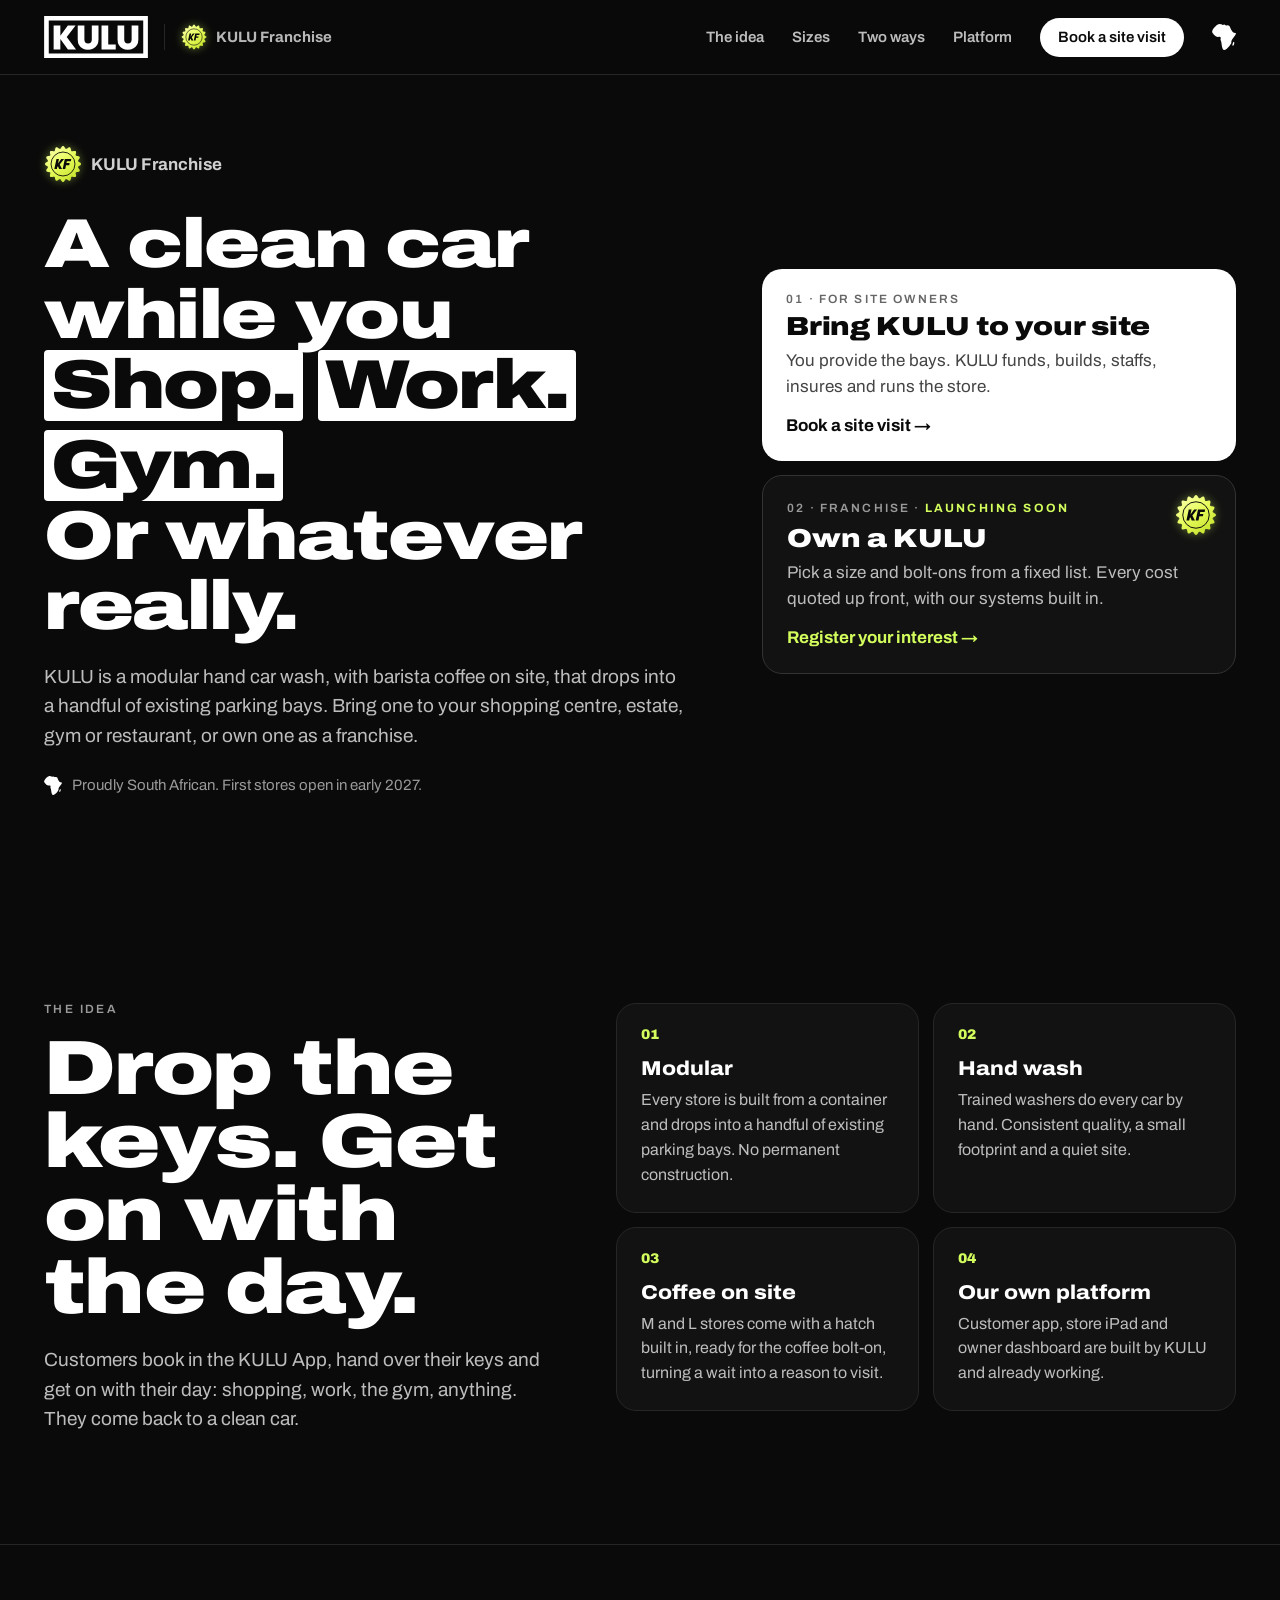
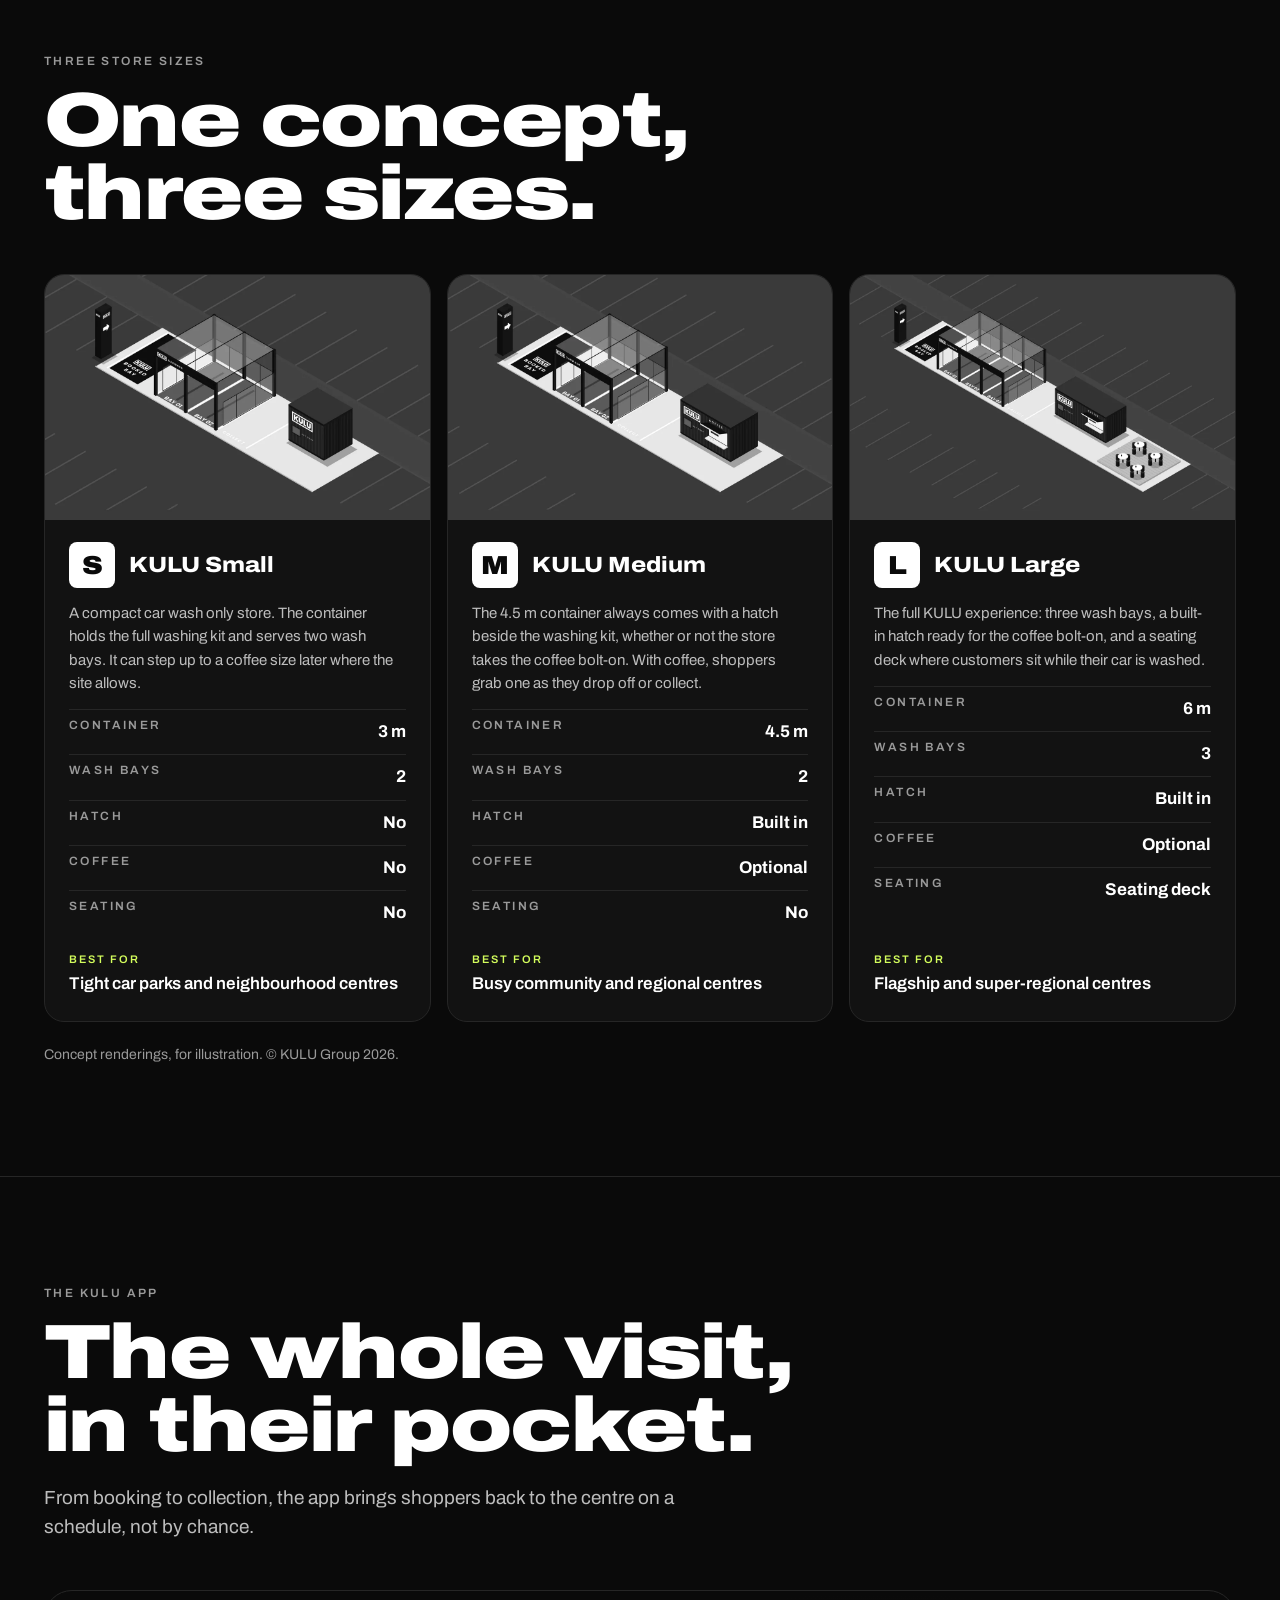
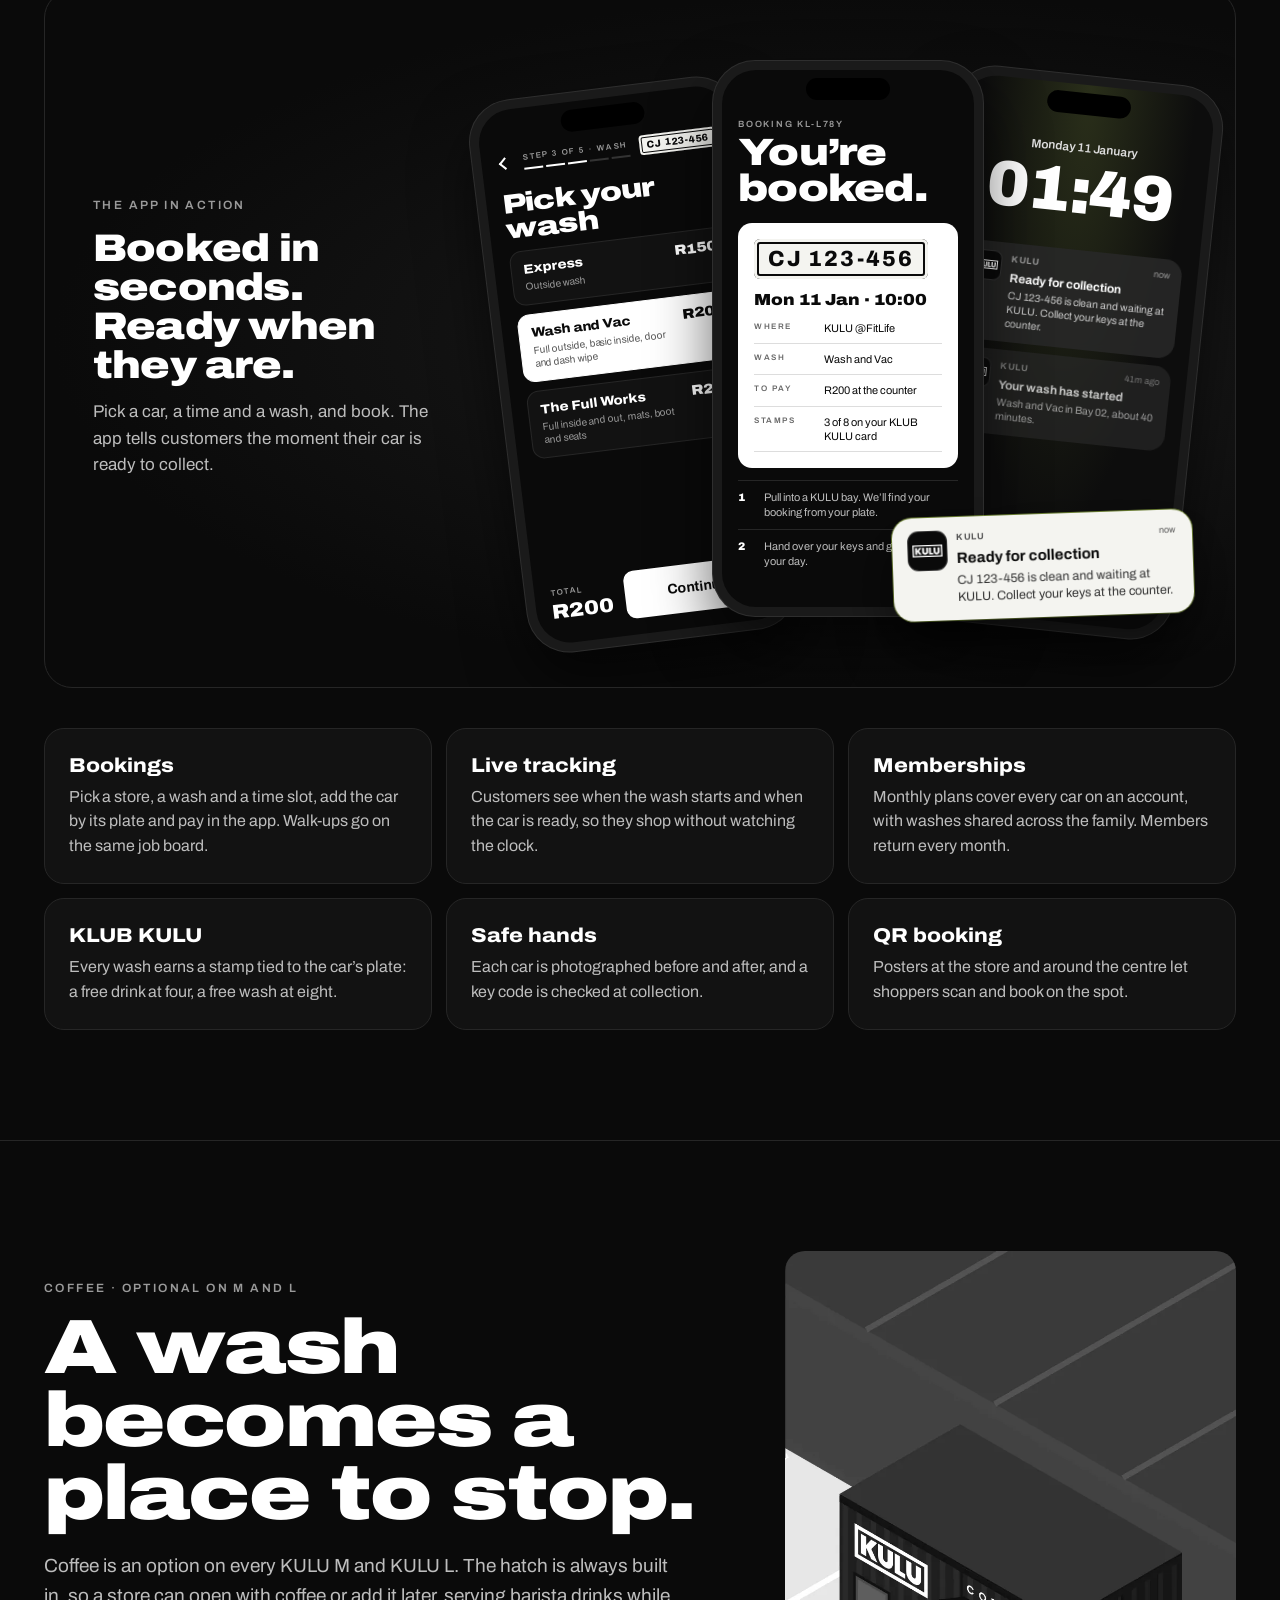
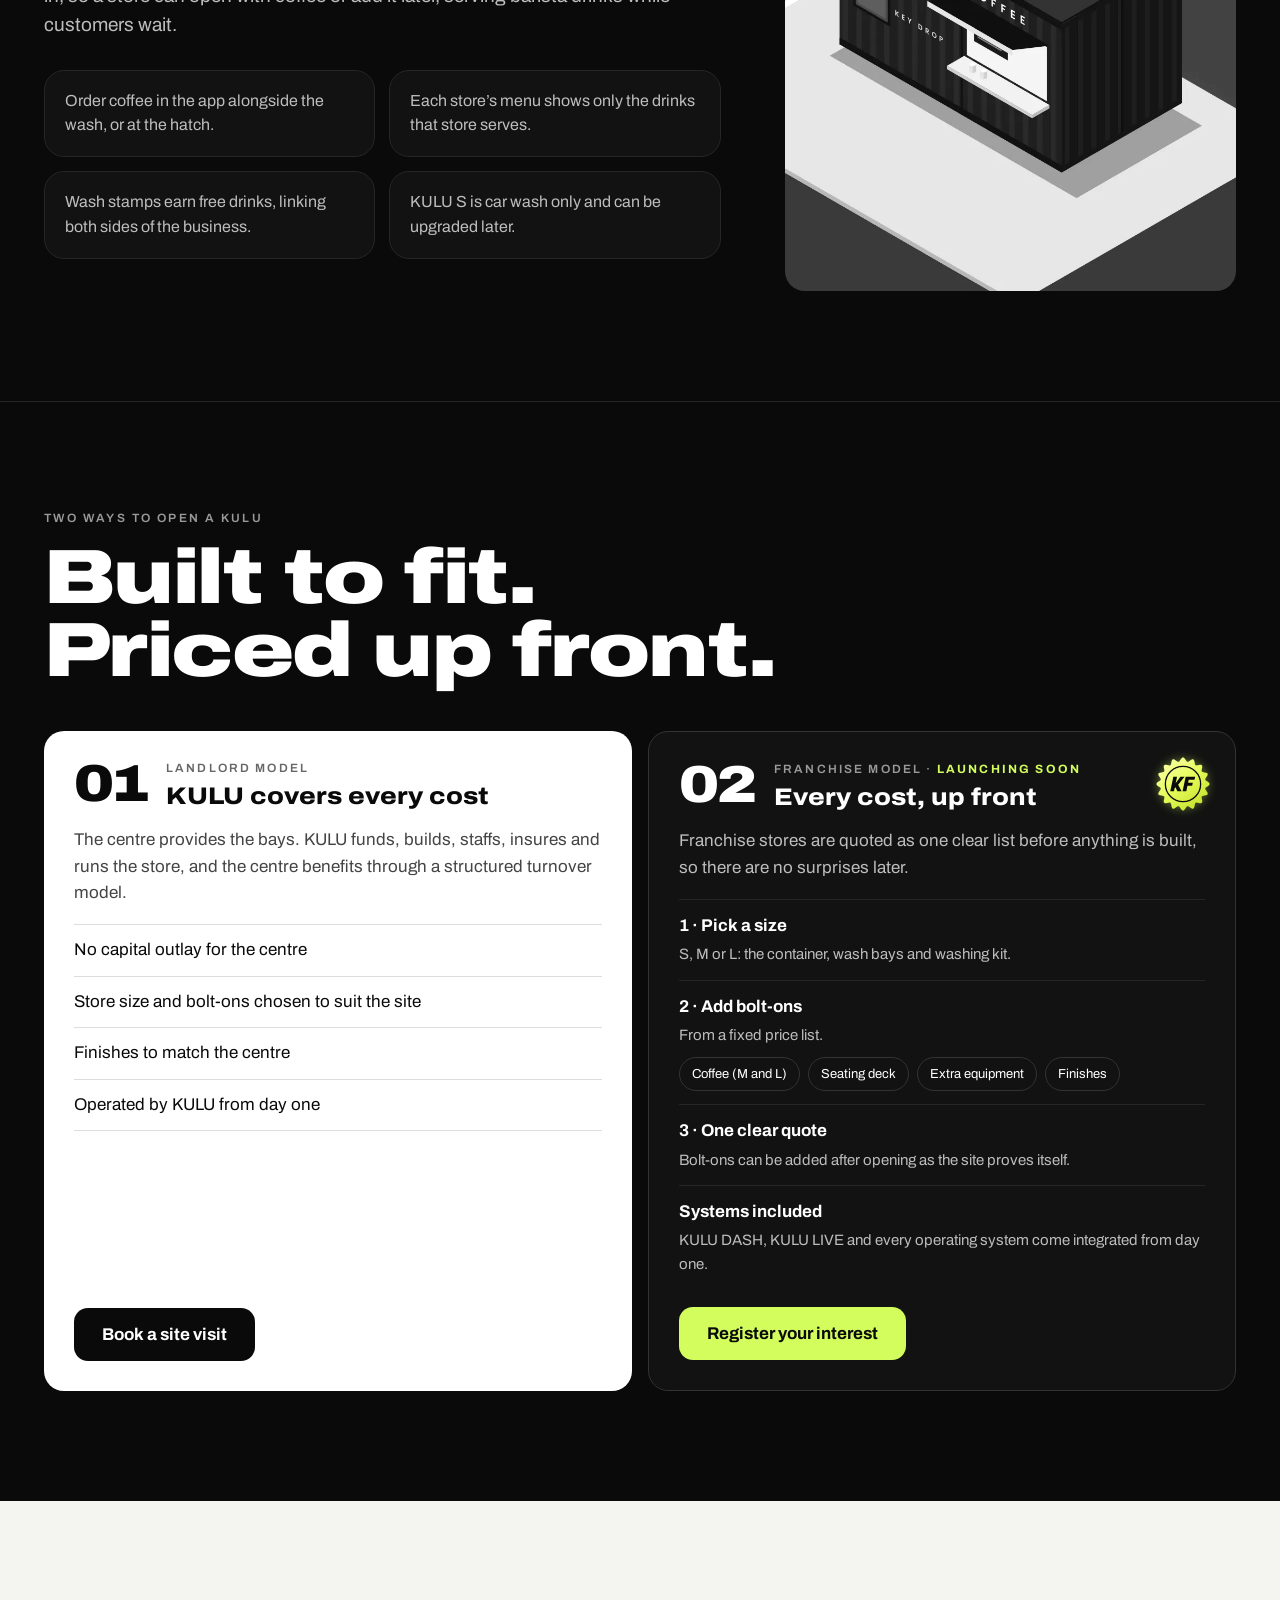
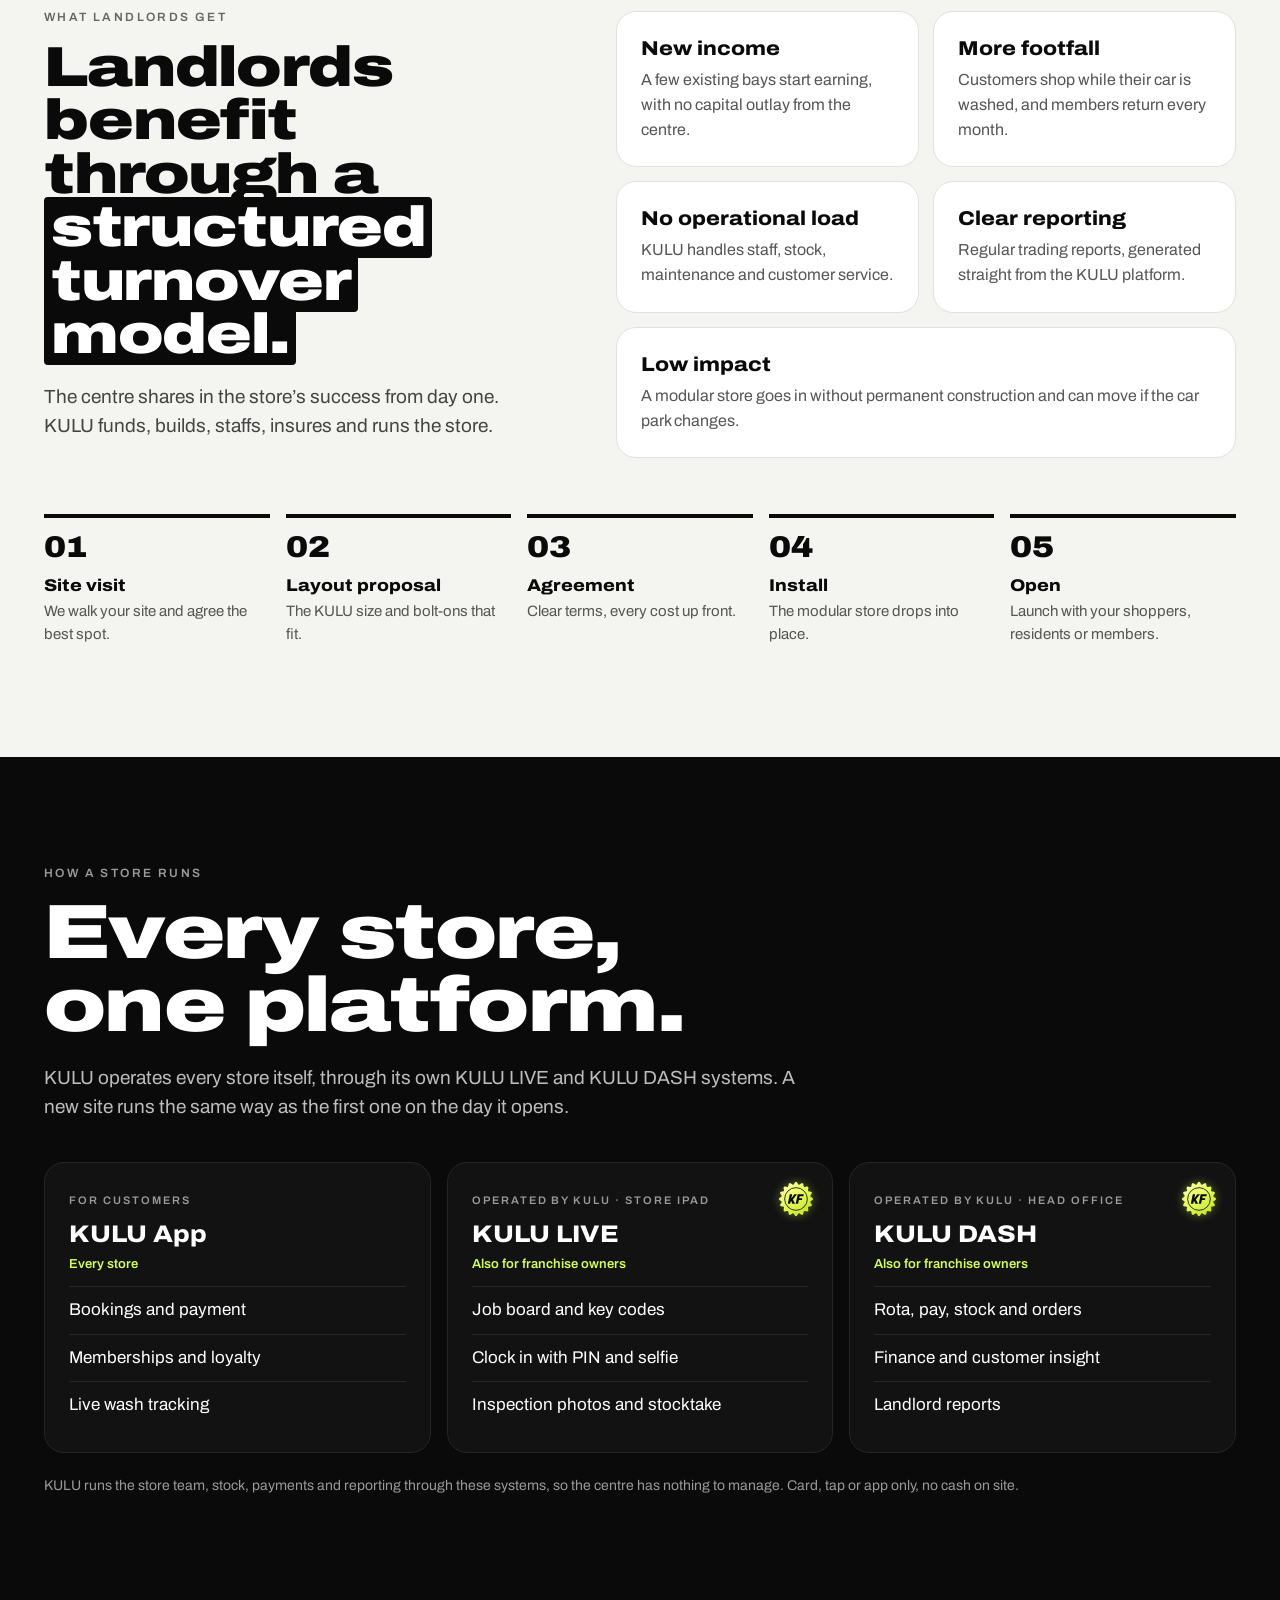
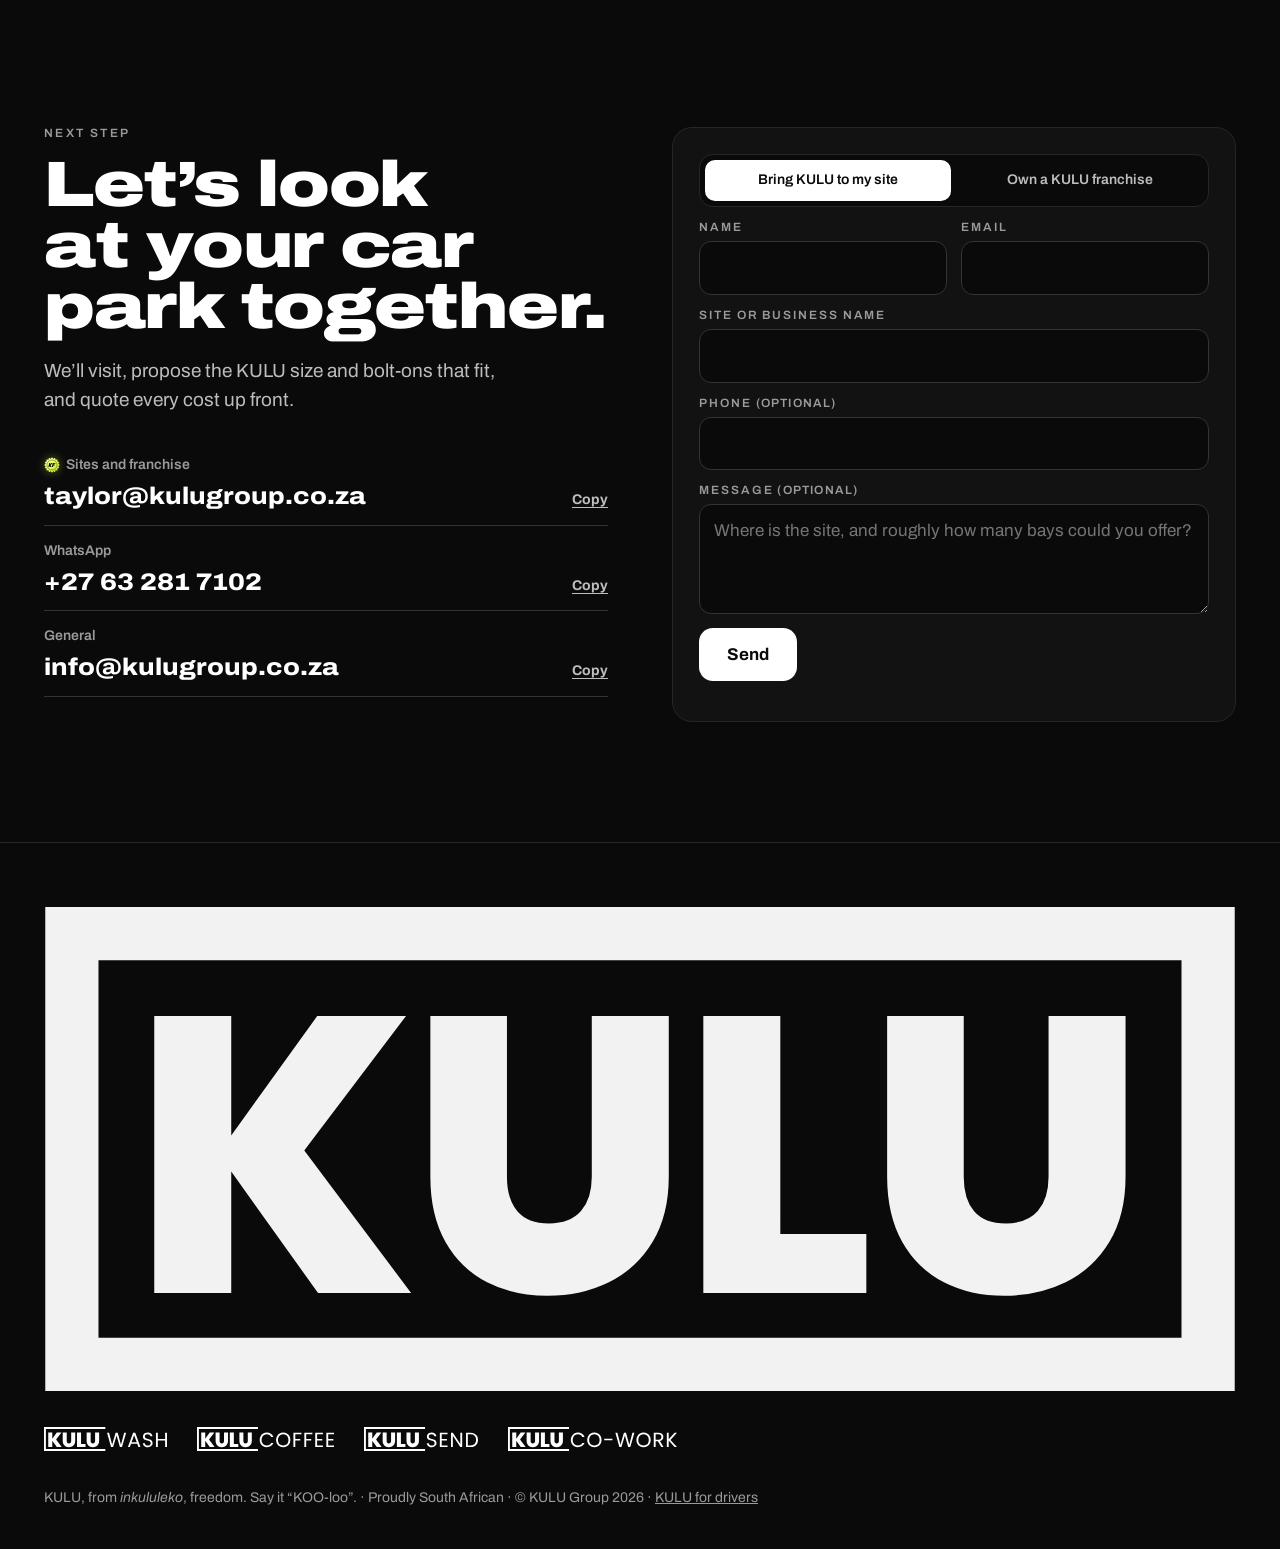
==== commit 568458d0: "Rename the K Loyalty card to KLUB KULU Co-Authored-By: Claude Opus 5.5 <noreply@anthropic.com> Claud" ====
--- a/ownerkulu/index.html
+++ b/ownerkulu/index.html
@@ -177,7 +177,7 @@
               <div><dt>Where</dt><dd>KULU @FitLife</dd></div>
               <div><dt>Wash</dt><dd>Wash and Vac</dd></div>
               <div><dt>To pay</dt><dd>R200 at the counter</dd></div>
-              <div><dt>Stamps</dt><dd>3 of 8 on your K Loyalty card</dd></div>
+              <div><dt>Stamps</dt><dd>3 of 8 on your KLUB KULU card</dd></div>
             </dl>
           </div>
           <ol class="s-steps"><li><b>1</b>Pull into a KULU bay. We’ll find your booking from your plate.</li><li><b>2</b>Hand over your keys and get on with your day.</li></ol>
@@ -199,7 +199,7 @@
       <div class="tile"><h3>Bookings</h3><p>Pick a store, a wash and a time slot, add the car by its plate and pay in the app. Walk-ups go on the same job board.</p></div>
       <div class="tile"><h3>Live tracking</h3><p>Customers see when the wash starts and when the car is ready, so they shop without watching the clock.</p></div>
       <div class="tile"><h3>Memberships</h3><p>Monthly plans cover every car on an account, with washes shared across the family. Members return every month.</p></div>
-      <div class="tile"><h3>K Loyalty</h3><p>Every wash earns a stamp tied to the car’s plate: a free drink at four, a free wash at eight.</p></div>
+      <div class="tile"><h3>KLUB KULU</h3><p>Every wash earns a stamp tied to the car’s plate: a free drink at four, a free wash at eight.</p></div>
       <div class="tile"><h3>Safe hands</h3><p>Each car is photographed before and after, and a key code is checked at collection.</p></div>
       <div class="tile"><h3>QR booking</h3><p>Posters at the store and around the centre let shoppers scan and book on the spot.</p></div>
     </div>
--- a/css/app-landing.css
+++ b/css/app-landing.css
@@ -317,8 +317,8 @@
 /* site card extras */
 .site-intro{margin-top:14px;color:var(--white);font-size:18px;max-width:30em}
 .dd-more{display:flex;flex-wrap:wrap;align-items:center;gap:6px 12px}
-.more{background:none;border:1px solid var(--line2);color:var(--white);font:600 13px/1 var(--body);padding:7px 12px;border-radius:999px;cursor:pointer}
-.more:hover{border-color:var(--white)}
+.more-btn{background:none;border:1px solid var(--line2);color:var(--white);font:600 13px/1 var(--body);padding:7px 12px;border-radius:999px;cursor:pointer}
+.more-btn:hover{border-color:var(--white)}
 .status.soon .dot{background:var(--lime)}
 .status.soon b{color:var(--lime);font-weight:700}
 
